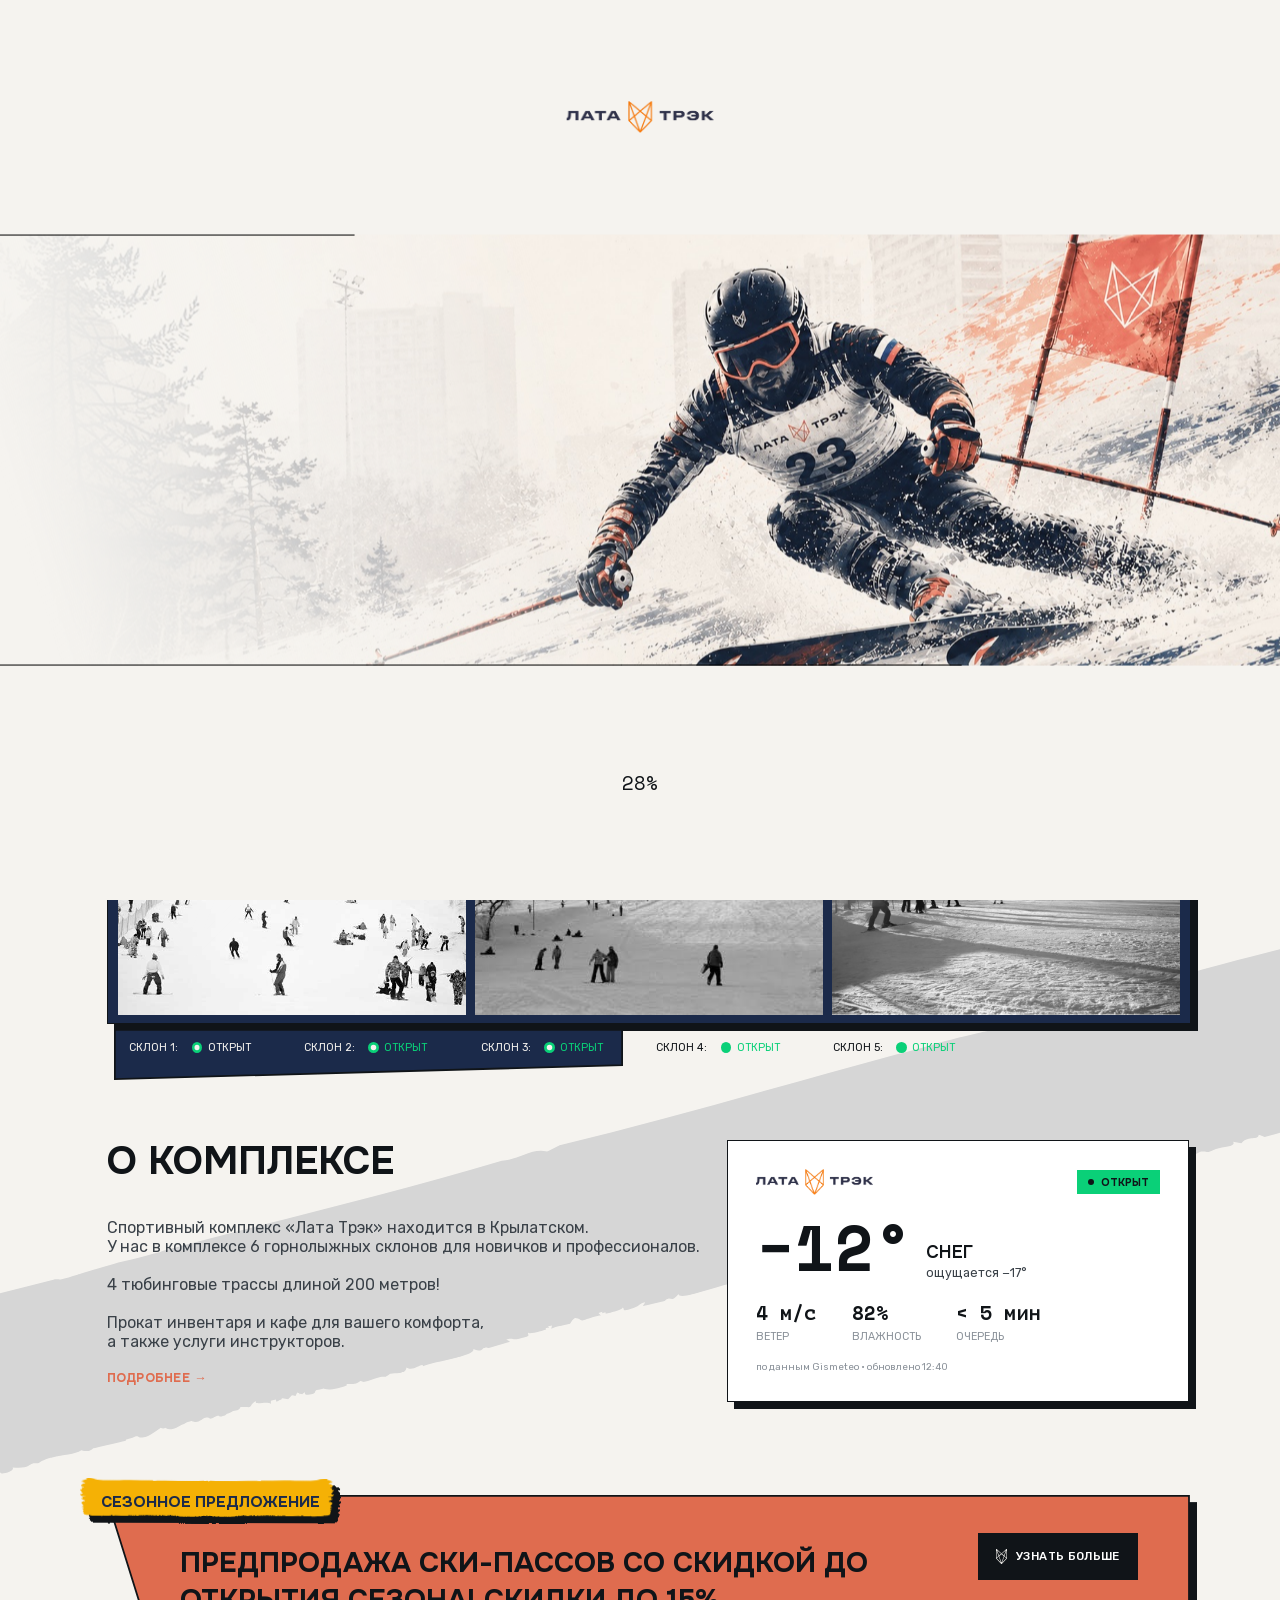
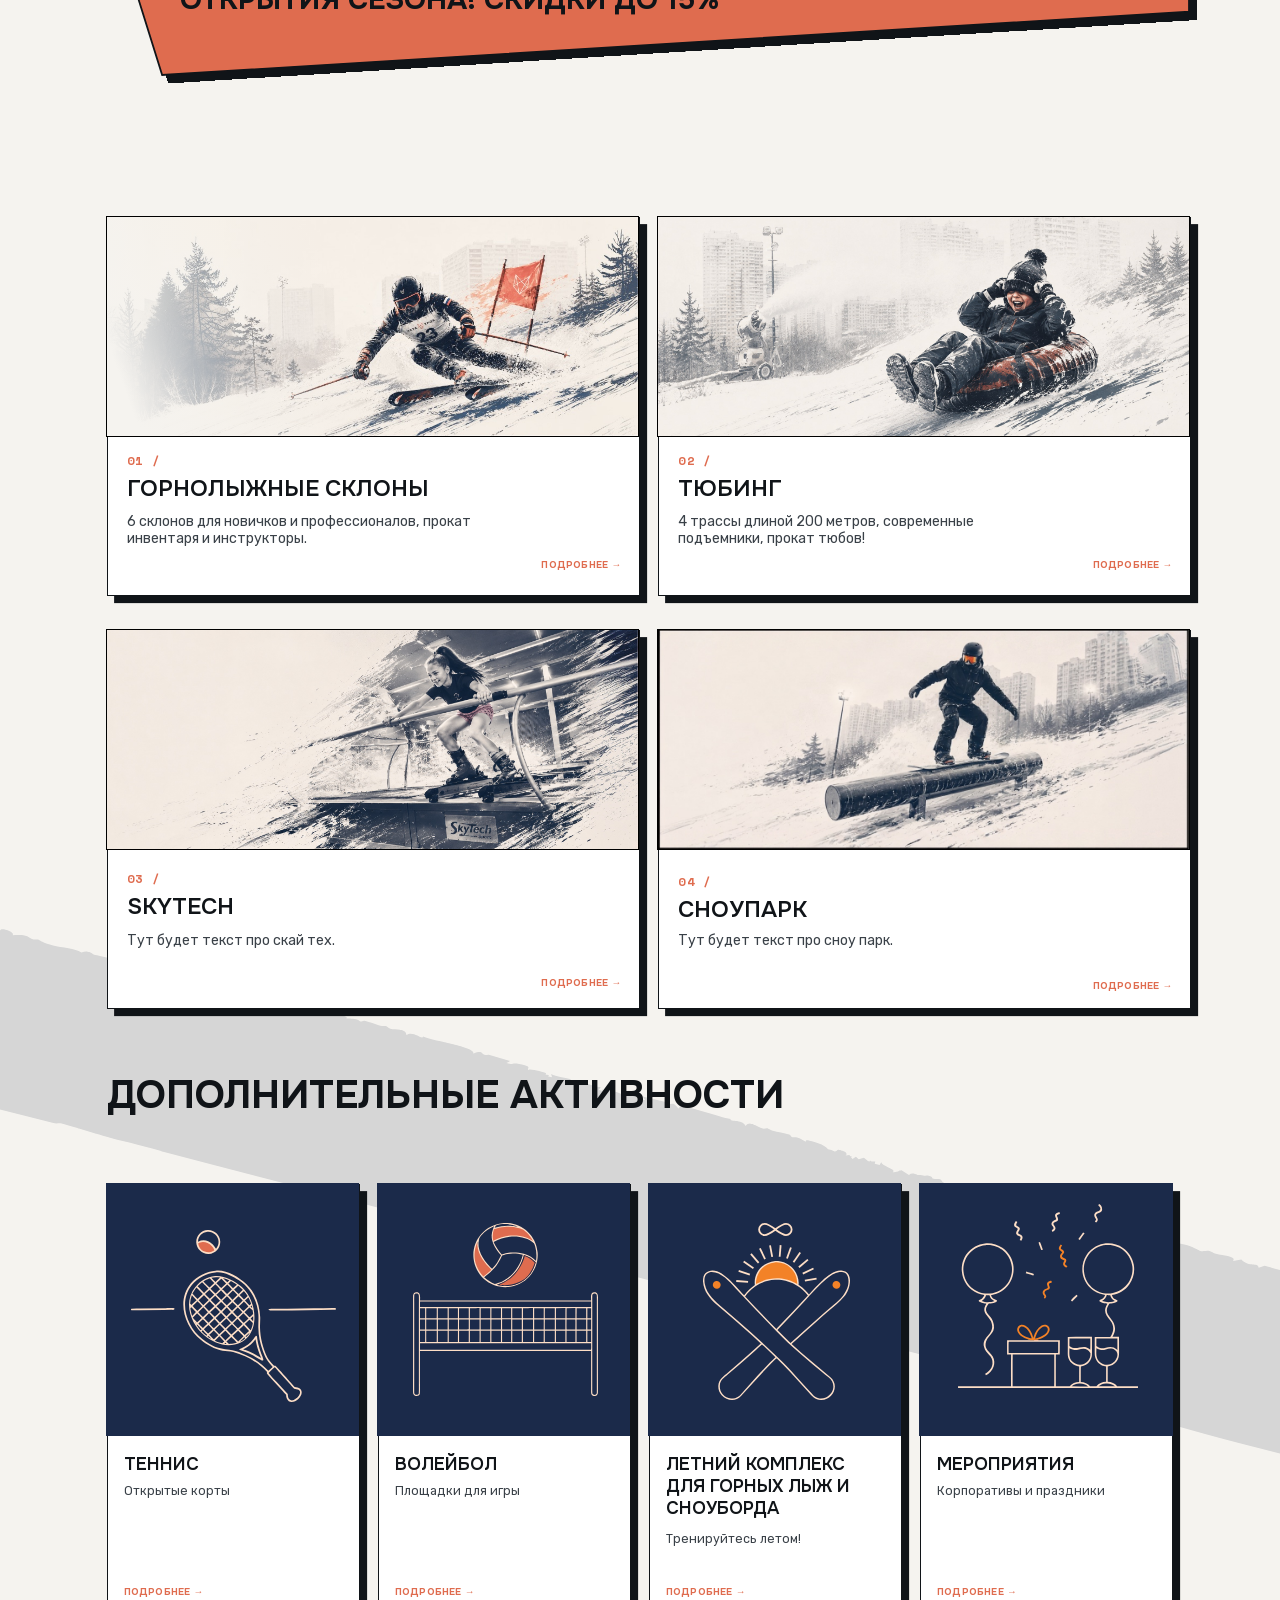
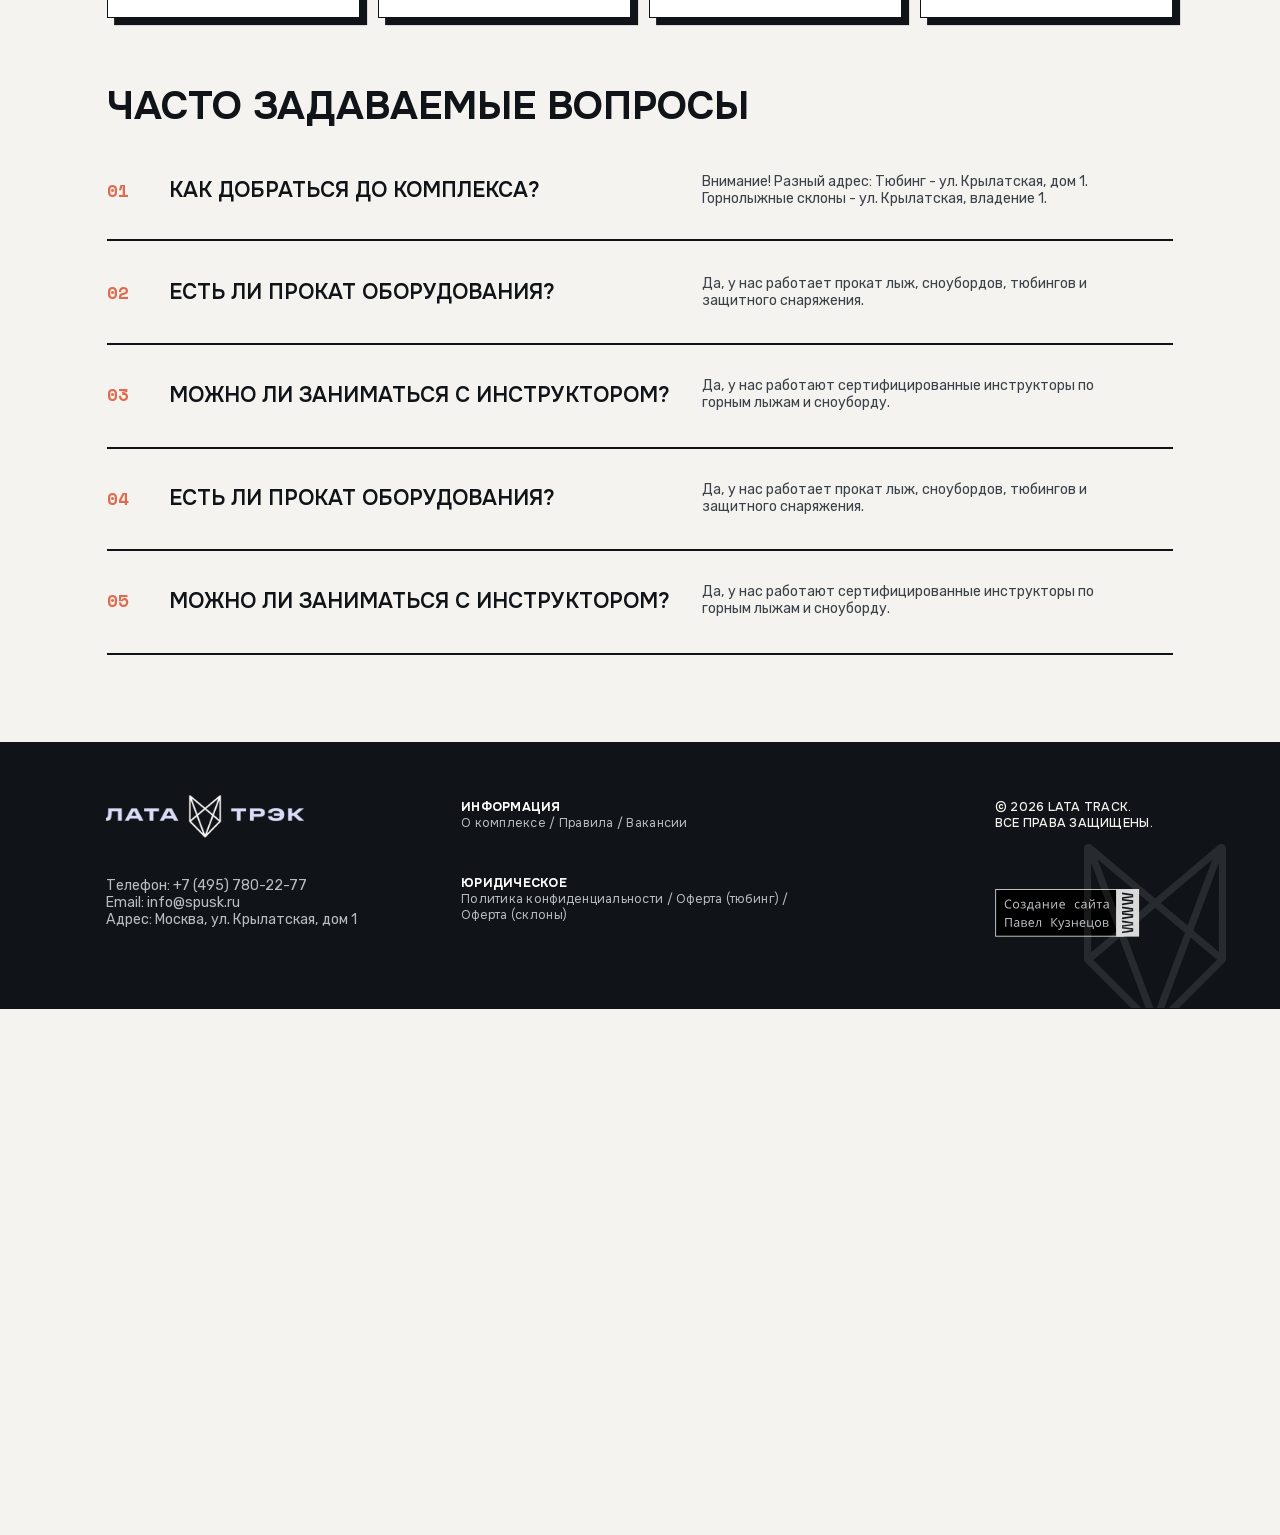
==== index.html @ 52f10d56 "Мобильная полировка по арт-дирекшену + типографика Onest - бургер-меню: лого/телефон/бургер, шторка " ====
<!DOCTYPE html>
<html lang="ru">
<head>
<meta charset="UTF-8">
<meta name="viewport" content="width=device-width, initial-scale=1">
<title>ЛАТА ТРЭК — горнолыжный комплекс в Крылатском</title>
<link rel="stylesheet" href="assets/fonts/fonts.css">
<link rel="stylesheet" href="css/main.css">
<script>
(function () {
  var q = new URLSearchParams(location.search);
  var rm = matchMedia('(prefers-reduced-motion: reduce)').matches;
  var d = document.documentElement;
  if (q.has('static') || rm) { d.classList.add('static'); return; }
  if (sessionStorage.getItem('lata-wipe')) { d.classList.add('from-wipe', 'entering'); }
  else { d.classList.add('preloading'); }
})();
</script>
</head>
<body class="page-home home">

<div class="canvas">

  <!-- диагональные полосы-декор -->
  <div class="stripe home-stripe-1"><img src="assets/img/stripe-a.svg" alt=""></div>
  <div class="stripe home-stripe-2"><img src="assets/img/stripe-b.svg" alt=""></div>

  <!-- HERO -->
  <div class="hero-strip">
    <div class="media"><img src="assets/img/hero-src.jpg" alt="Горнолыжный склон «Лата Трэк»"></div>
    <div class="grad"></div>
  </div>
  <div class="hero-badge">
    <div class="paint-img"><img src="assets/img/paint-badge.svg" alt=""></div>
    <div class="t">ГОРНОЛЫЖНЫЙ КОМПЛЕКС</div>
  </div>
  <div class="paint hero-paint-h1"><img src="assets/img/paint-h1.svg" alt=""></div>
  <h1 class="h1-hero">
    <span class="mask"><span>ГОРОД</span></span>
    <span class="mask"><span>СКЛОН</span></span>
    <span class="mask"><span>СНЕГ</span></span>
  </h1>
  <div class="hero-btns">
    <a class="btn btn-dark" href="#">
      <span class="flame"><img src="assets/img/icon-flame.svg" alt=""></span>
      ПОПОЛНИТЬ СКИ-ПАСС
    </a>
    <a class="btn btn-ghost" href="#">ПОДАРИТЬ СЕРТИФИКАТ</a>
  </div>

  <!-- ВЕБ-КАМЕРЫ -->
  <section class="webcams" data-rv>
    <div class="cap"><img src="assets/img/dot-white.svg" alt=""><span>ВЕБ-КАМЕРЫ</span></div>
    <div class="hours"><span class="nb">РЕЖИМ РАБОТЫ /</span> <span class="nb">БУДНИ: 10:00 - 22:00 /</span> <span class="nb">ВЫХОДНЫЕ: 09:00 - 23:00</span></div>
    <div class="cam c1"><img src="assets/img/cam-1.jpg" alt="Веб-камера 1"></div>
    <div class="cam c2"><img src="assets/img/cam-2.jpg" alt="Веб-камера 2"></div>
    <div class="cam c3"><img src="assets/img/cam-3.jpg" alt="Веб-камера 3"></div>
  </section>
  <div class="fox-webcams"><img src="assets/img/fox-webcams.svg" alt=""></div>

  <!-- статусы склонов -->
  <div class="paint status-paint"><img src="assets/img/paint-status.svg" alt=""></div>
  <div class="status-row">
    <div class="g"><span class="lite">СКЛОН 1:</span><span class="s"><img src="assets/img/dot-green-a.svg" alt=""><span class="lite">ОТКРЫТ</span></span></div>
    <div class="g"><span class="lite">СКЛОН 2:</span><span class="s"><img src="assets/img/dot-green-a.svg" alt=""><span class="ok">ОТКРЫТ</span></span></div>
    <div class="g"><span class="lite">СКЛОН 3:</span><span class="s"><img src="assets/img/dot-green-a.svg" alt=""><span class="ok">ОТКРЫТ</span></span></div>
    <div class="g"><span class="dark">СКЛОН 4:</span><span class="s"><img src="assets/img/dot-green-b.svg" alt=""><span class="ok">ОТКРЫТ</span></span></div>
    <div class="g"><span class="dark">СКЛОН 5:</span><span class="s"><img src="assets/img/dot-green-b.svg" alt=""><span class="ok">ОТКРЫТ</span></span></div>
  </div>

  <!-- О КОМПЛЕКСЕ -->
  <h2 class="h2 about-h2" data-rv>О КОМПЛЕКСЕ</h2>
  <div class="about-txt" data-rv>
    <p>Спортивный комплекс «Лата Трэк» находится в Крылатском.&nbsp;</p>
    <p>У нас в комплексе 6 горнолыжных склонов для новичков и профессионалов.</p>
    <p>​</p>
    <p>4 тюбинговые трассы длиной 200 метров!&nbsp;</p>
    <p>​</p>
    <p>Прокат инвентаря и кафе для вашего комфорта,&nbsp;</p>
    <p>а также услуги инструкторов.</p>
  </div>
  <a class="more about-more" href="#" data-rv>ПОДРОБНЕЕ →</a>

  <!-- погодный виджет -->
  <aside class="weather" data-rv>
    <div class="top">
      <img class="wlogo" src="assets/img/logo-dark.png" alt="ЛАТА ТРЭК">
      <div class="badge"><img src="assets/img/dot-open.svg" alt=""><span>ОТКРЫТ</span></div>
    </div>
    <div class="temp">
      <span class="deg">−12°</span>
      <span class="cond"><b>СНЕГ</b><i>ощущается −17°</i></span>
    </div>
    <div class="metrics">
      <div class="m"><b>4 м/с</b><span>ВЕТЕР</span></div>
      <div class="m"><b>82%</b><span>ВЛАЖНОСТЬ</span></div>
      <div class="m"><b>&lt; 5 мин</b><span>ОЧЕРЕДЬ</span></div>
    </div>
    <div class="src">по данным Gismeteo · обновлено 12:40</div>
  </aside>

  <!-- промо-баннер -->
  <div class="promo-banner" data-rv><div class="wrap"><img src="assets/img/promo-banner.svg" alt=""></div></div>
  <div class="promo-title" data-rv>ПРЕДПРОДАЖА СКИ-ПАССОВ СО СКИДКОЙ ДО ОТКРЫТИЯ СЕЗОНА! СКИДКИ ДО 15%</div>
  <a class="btn btn-dark promo-btn" href="#" data-rv>
    <span class="flame"><img src="assets/img/icon-flame.svg" alt=""></span>
    УЗНАТЬ БОЛЬШЕ
  </a>
  <div class="paint seasonal-paint"><div class="rot"><img src="assets/img/paint-seasonal.svg" alt=""></div></div>
  <div class="seasonal-label">СЕЗОННОЕ ПРЕДЛОЖЕНИЕ</div>

  <!-- ОСНОВНЫЕ РАЗВЛЕЧЕНИЯ -->
  <h2 class="h2 fun-h2" data-rv>ОСНОВНЫЕ РАЗВЛЕЧЕНИЯ</h2>
  <div class="fun-grid" data-rv-group>
    <a class="bcard fun-card p1" href="#" data-rv>
      <div class="pic"><img src="assets/img/card-slopes.jpg" alt="Горнолыжные склоны"><div class="grad"></div></div>
      <div class="num">01 /</div>
      <div class="ttl">ГОРНОЛЫЖНЫЕ СКЛОНЫ</div>
      <div class="dsc">6 склонов для новичков и профессионалов, прокат инвентаря и инструкторы.</div>
      <span class="more">ПОДРОБНЕЕ →</span>
    </a>
    <a class="bcard fun-card p2" href="tubing.html" data-nav data-rv>
      <div class="pic"><img src="assets/img/card-tubing.jpg" alt="Тюбинг"></div>
      <div class="num">02 /</div>
      <div class="ttl">ТЮБИНГ</div>
      <div class="dsc">4 трассы длиной 200 метров, современные подъемники, прокат тюбов!</div>
      <span class="more">ПОДРОБНЕЕ →</span>
    </a>
    <a class="bcard fun-card p3" href="#" data-rv>
      <div class="pic"><img src="assets/img/card-skytech.jpg" alt="Skytech"></div>
      <div class="num">03 /</div>
      <div class="ttl">SKYTECH</div>
      <div class="dsc">Тут будет текст про скай тех.&nbsp;</div>
      <span class="more">ПОДРОБНЕЕ →</span>
    </a>
    <a class="bcard fun-card p4" href="#" data-rv>
      <div class="pic"><img src="assets/img/card-snowpark.jpg" alt="Сноупарк"></div>
      <div class="num">04 /</div>
      <div class="ttl">СНОУПАРК</div>
      <div class="dsc">Тут будет текст про сноу парк.&nbsp;</div>
      <span class="more">ПОДРОБНЕЕ →</span>
    </a>
  </div>

  <!-- ДОПОЛНИТЕЛЬНЫЕ АКТИВНОСТИ -->
  <h2 class="h2 act-h2" data-rv>ДОПОЛНИТЕЛЬНЫЕ АКТИВНОСТИ</h2>
  <div class="act-grid" data-rv-group>
    <a class="bcard act-card a1" href="#" data-rv>
      <div class="navy"></div>
      <div class="icon"><img src="assets/img/icon-tennis.svg" alt=""></div>
      <div class="ttl">ТЕННИС</div>
      <div class="dsc">Открытые корты</div>
      <span class="more">ПОДРОБНЕЕ →</span>
    </a>
    <a class="bcard act-card a2" href="#" data-rv>
      <div class="navy"></div>
      <div class="icon"><img src="assets/img/icon-volleyball.svg" alt=""></div>
      <div class="ttl">ВОЛЕЙБОЛ</div>
      <div class="dsc">Площадки для игры</div>
      <span class="more">ПОДРОБНЕЕ →</span>
    </a>
    <a class="bcard act-card a3" href="#" data-rv>
      <div class="navy"></div>
      <div class="icon"><img src="assets/img/icon-summer.svg" alt=""></div>
      <div class="ttl">ЛЕТНИЙ КОМПЛЕКС ДЛЯ ГОРНЫХ ЛЫЖ И СНОУБОРДА</div>
      <div class="dsc">Тренируйтесь летом!</div>
      <span class="more">ПОДРОБНЕЕ →</span>
    </a>
    <a class="bcard act-card a4" href="#" data-rv>
      <div class="navy"></div>
      <div class="icon"><img src="assets/img/icon-holiday.svg" alt=""></div>
      <div class="ttl">МЕРОПРИЯТИЯ</div>
      <div class="dsc">Корпоративы и праздники</div>
      <span class="more">ПОДРОБНЕЕ →</span>
    </a>
  </div>

  <!-- FAQ -->
  <h2 class="h2 faq-h2" data-rv>ЧАСТО ЗАДАВАЕМЫЕ ВОПРОСЫ</h2>
  <div class="faq-list" data-rv-group>
    <div data-rv>
      <div class="faq-num" style="top:3799px">01</div>
      <div class="faq-q" style="top:3798.5px">КАК ДОБРАТЬСЯ ДО КОМПЛЕКСА?</div>
      <div class="faq-a" style="top:3795px">Внимание! Разный адрес: Тюбинг - ул. Крылатская, дом 1. Горнолыжные склоны - ул. Крылатская, владение 1.</div>
      <div class="faq-rule" style="top:3869.1px"></div>
    </div>
    <div data-rv>
      <div class="faq-num" style="top:3913.65px">02</div>
      <div class="faq-q" style="top:3913.15px">ЕСТЬ ЛИ ПРОКАТ ОБОРУДОВАНИЯ?</div>
      <div class="faq-a" style="top:3909.65px">Да, у нас работает прокат лыж, сноубордов, тюбингов и защитного снаряжения.</div>
      <div class="faq-rule" style="top:3986.21px"></div>
    </div>
    <div data-rv>
      <div class="faq-num" style="top:4028.65px">03</div>
      <div class="faq-q" style="top:4028.15px">МОЖНО ЛИ ЗАНИМАТЬСЯ С ИНСТРУКТОРОМ?</div>
      <div class="faq-a" style="top:4024.65px">Да, у нас работают сертифицированные инструкторы по горным лыжам и сноуборду.</div>
      <div class="faq-rule" style="top:4103.31px"></div>
    </div>
    <div data-rv>
      <div class="faq-num" style="top:4145.41px">04</div>
      <div class="faq-q" style="top:4144.91px">ЕСТЬ ЛИ ПРОКАТ ОБОРУДОВАНИЯ?</div>
      <div class="faq-a" style="top:4141.41px">Да, у нас работает прокат лыж, сноубордов, тюбингов и защитного снаряжения.</div>
      <div class="faq-rule" style="top:4217.96px"></div>
    </div>
    <div data-rv>
      <div class="faq-num" style="top:4260.41px">05</div>
      <div class="faq-q" style="top:4259.91px">МОЖНО ЛИ ЗАНИМАТЬСЯ С ИНСТРУКТОРОМ?</div>
      <div class="faq-a" style="top:4256.41px">Да, у нас работают сертифицированные инструкторы по горным лыжам и сноуборду.</div>
      <div class="faq-rule" style="top:4335.06px"></div>
    </div>
  </div>

  <!-- ФУТЕР -->
  <footer class="site-footer">
    <img class="flogo" src="assets/img/logo-light.png" alt="ЛАТА ТРЭК">
    <div class="contacts">
      <p>Телефон: +7 (495) 780-22-77</p>
      <p>Email: info@spusk.ru</p>
      <p>Адрес: Москва, ул. Крылатская, дом 1</p>
    </div>
    <div class="col info"><b>ИНФОРМАЦИЯ</b>О комплексе / Правила / Вакансии</div>
    <div class="col legal"><b>ЮРИДИЧЕСКОЕ</b>Политика конфиденциальности / Оферта (тюбинг) / Оферта (склоны)</div>
    <div class="copy"><p>© 2026 LATA TRACK.</p><p>ВСЕ ПРАВА ЗАЩИЩЕНЫ.</p></div>
    <img class="mylogo" src="assets/img/my-logo.svg" alt="Создание сайта — Павел Кузнецов">
    <div class="fox"><img src="assets/img/fox-footer.svg" alt=""></div>
  </footer>

  <!-- ХЕДЕР -->
  <header class="site-header">
    <a class="logo" href="index.html"><img src="assets/img/logo-dark.png" alt="ЛАТА ТРЭК"></a>
    <nav>
      <a href="index.html">СКЛОНЫ</a>
      <a href="tubing.html" data-nav>ТЮБИНГ</a>
      <a href="#">ОБУЧЕНИЕ</a>
      <a href="#">МЕРОПРИЯТИЯ</a>
      <a href="#">ВОЛЕЙБОЛ</a>
      <a href="#">ТЕННИС</a>
      <a href="#">КОНТАКТЫ</a>
    </nav>
    <span class="phone">+7 (495) 780-22-77</span>
    <button class="burger" aria-label="Меню" type="button"><span></span><span></span><span></span></button>
  </header>

</div>

<!-- ПРЕЛОАДЕР -->
<div id="preloader" aria-hidden="true">
  <img class="pre-logo" src="assets/img/logo-dark.png" alt="">
  <div class="pre-strip">
    <div class="pre-media">
      <img src="assets/img/hero-src.jpg" alt="">
      <div class="pre-grad"></div>
    </div>
    <span class="line line-t"></span>
    <span class="line line-b"></span>
  </div>
  <div class="pre-pct">0%</div>
</div>

<!-- ПЕРЕХОД -->
<div id="wipe"><span class="edge"></span></div>

<script src="js/app.js"></script>
</body>
</html>
---- assets/fonts/fonts.css ----
@font-face {
  font-family: 'Onest';
  font-style: normal;
  font-weight: 600;
  font-display: swap;
  src: url('Onest-600-cyrillic.woff2') format('woff2');
  unicode-range: U+0301, U+0400-045F, U+0490-0491, U+04B0-04B1, U+2116;
}
@font-face {
  font-family: 'Onest';
  font-style: normal;
  font-weight: 600;
  font-display: swap;
  src: url('Onest-600-latin.woff2') format('woff2');
  unicode-range: U+0000-00FF, U+0131, U+0152-0153, U+02BB-02BC, U+02C6, U+02DA, U+02DC, U+0304, U+0308, U+0329, U+2000-206F, U+20AC, U+2122, U+2191, U+2193, U+2212, U+2215, U+FEFF, U+FFFD;
}
@font-face {
  font-family: 'Onest';
  font-style: normal;
  font-weight: 700;
  font-display: swap;
  src: url('Onest-700-cyrillic.woff2') format('woff2');
  unicode-range: U+0301, U+0400-045F, U+0490-0491, U+04B0-04B1, U+2116;
}
@font-face {
  font-family: 'Onest';
  font-style: normal;
  font-weight: 700;
  font-display: swap;
  src: url('Onest-700-latin.woff2') format('woff2');
  unicode-range: U+0000-00FF, U+0131, U+0152-0153, U+02BB-02BC, U+02C6, U+02DA, U+02DC, U+0304, U+0308, U+0329, U+2000-206F, U+20AC, U+2122, U+2191, U+2193, U+2212, U+2215, U+FEFF, U+FFFD;
}
@font-face {
  font-family: 'Onest';
  font-style: normal;
  font-weight: 800;
  font-display: swap;
  src: url('Onest-800-cyrillic.woff2') format('woff2');
  unicode-range: U+0301, U+0400-045F, U+0490-0491, U+04B0-04B1, U+2116;
}
@font-face {
  font-family: 'Onest';
  font-style: normal;
  font-weight: 800;
  font-display: swap;
  src: url('Onest-800-latin.woff2') format('woff2');
  unicode-range: U+0000-00FF, U+0131, U+0152-0153, U+02BB-02BC, U+02C6, U+02DA, U+02DC, U+0304, U+0308, U+0329, U+2000-206F, U+20AC, U+2122, U+2191, U+2193, U+2212, U+2215, U+FEFF, U+FFFD;
}
@font-face {
  font-family: 'Rubik';
  font-style: normal;
  font-weight: 400;
  font-display: swap;
  src: url('Rubik-400-cyrillic.woff2') format('woff2');
  unicode-range: U+0301, U+0400-045F, U+0490-0491, U+04B0-04B1, U+2116;
}
@font-face {
  font-family: 'Rubik';
  font-style: normal;
  font-weight: 400;
  font-display: swap;
  src: url('Rubik-400-latin.woff2') format('woff2');
  unicode-range: U+0000-00FF, U+0131, U+0152-0153, U+02BB-02BC, U+02C6, U+02DA, U+02DC, U+0304, U+0308, U+0329, U+2000-206F, U+20AC, U+2122, U+2191, U+2193, U+2212, U+2215, U+FEFF, U+FFFD;
}
@font-face {
  font-family: 'Rubik';
  font-style: normal;
  font-weight: 500;
  font-display: swap;
  src: url('Rubik-500-cyrillic.woff2') format('woff2');
  unicode-range: U+0301, U+0400-045F, U+0490-0491, U+04B0-04B1, U+2116;
}
@font-face {
  font-family: 'Rubik';
  font-style: normal;
  font-weight: 500;
  font-display: swap;
  src: url('Rubik-500-latin.woff2') format('woff2');
  unicode-range: U+0000-00FF, U+0131, U+0152-0153, U+02BB-02BC, U+02C6, U+02DA, U+02DC, U+0304, U+0308, U+0329, U+2000-206F, U+20AC, U+2122, U+2191, U+2193, U+2212, U+2215, U+FEFF, U+FFFD;
}
@font-face {
  font-family: 'Space Mono';
  font-style: normal;
  font-weight: 400;
  font-display: swap;
  src: url('SpaceMono-400-latin.woff2') format('woff2');
  unicode-range: U+0000-00FF, U+0131, U+0152-0153, U+02BB-02BC, U+02C6, U+02DA, U+02DC, U+0304, U+0308, U+0329, U+2000-206F, U+20AC, U+2122, U+2191, U+2193, U+2212, U+2215, U+FEFF, U+FFFD;
}
@font-face {
  font-family: 'Space Mono';
  font-style: normal;
  font-weight: 700;
  font-display: swap;
  src: url('SpaceMono-700-latin.woff2') format('woff2');
  unicode-range: U+0000-00FF, U+0131, U+0152-0153, U+02BB-02BC, U+02C6, U+02DA, U+02DC, U+0304, U+0308, U+0329, U+2000-206F, U+20AC, U+2122, U+2191, U+2193, U+2212, U+2215, U+FEFF, U+FFFD;
}
@font-face {
  font-family: 'PT Mono';
  font-style: normal;
  font-weight: 400;
  font-display: swap;
  src: url('PTMono-400-cyrillic.woff2') format('woff2');
  unicode-range: U+0301, U+0400-045F, U+0490-0491, U+04B0-04B1, U+2116;
}
@font-face {
  font-family: 'PT Mono';
  font-style: normal;
  font-weight: 400;
  font-display: swap;
  src: url('PTMono-400-latin.woff2') format('woff2');
  unicode-range: U+0000-00FF, U+0131, U+0152-0153, U+02BB-02BC, U+02C6, U+02DA, U+02DC, U+0304, U+0308, U+0329, U+2000-206F, U+20AC, U+2122, U+2191, U+2193, U+2212, U+2215, U+FEFF, U+FFFD;
}
@font-face {
  font-family: 'Onest';
  font-style: normal;
  font-weight: 400;
  font-display: swap;
  src: url('Onest-400-cyrillic.woff2') format('woff2');
  unicode-range: U+0301, U+0400-045F, U+0490-0491, U+04B0-04B1, U+2116;
}
@font-face {
  font-family: 'Onest';
  font-style: normal;
  font-weight: 400;
  font-display: swap;
  src: url('Onest-400-latin.woff2') format('woff2');
  unicode-range: U+0000-00FF, U+0131, U+0152-0153, U+02BB-02BC, U+02C6, U+02DA, U+02DC, U+0304, U+0308, U+0329, U+2000-206F, U+20AC, U+2122, U+2191, U+2193, U+2212, U+2215, U+FEFF, U+FFFD;
}
@font-face {
  font-family: 'Onest';
  font-style: normal;
  font-weight: 500;
  font-display: swap;
  src: url('Onest-500-cyrillic.woff2') format('woff2');
  unicode-range: U+0301, U+0400-045F, U+0490-0491, U+04B0-04B1, U+2116;
}
@font-face {
  font-family: 'Onest';
  font-style: normal;
  font-weight: 500;
  font-display: swap;
  src: url('Onest-500-latin.woff2') format('woff2');
  unicode-range: U+0000-00FF, U+0131, U+0152-0153, U+02BB-02BC, U+02C6, U+02DA, U+02DC, U+0304, U+0308, U+0329, U+2000-206F, U+20AC, U+2122, U+2191, U+2193, U+2212, U+2215, U+FEFF, U+FFFD;
}
---- css/main.css ----
/* LATA TRACK — demo build. 1:1 c Figma kfRB9pkEoNLR5m53tlv09r (страница «прототип», Brutal). */

:root {
  --ink: #101418;
  --ink2: #3a4148;
  --muted: #8a9199;
  --muted2: #6b7178;
  --navy: #1b2a4a;
  --orange: #df6c4f;
  --beige: #f5f3ef;
  --snow: #f7f8fa;
  --open: #0ad078;
  --closed: #e5484d;
  --warn: #f5b105;
  --fog: #b9bdc1;

  --f-head: 'Onest', 'Helvetica Neue', sans-serif;
  --f-body: 'Rubik', Arial, sans-serif;
  --f-mono: 'Space Mono', 'PT Mono', 'Menlo', monospace;

  /* сильные кривые (animations.dev) */
  --ease-out: cubic-bezier(0.23, 1, 0.32, 1);
  --ease-in-out: cubic-bezier(0.77, 0, 0.175, 1);
  --ease-flip: cubic-bezier(0.72, 0, 0.16, 1);
}

* { margin: 0; padding: 0; box-sizing: border-box; }
html { background: var(--beige); }
body {
  background: var(--beige);
  font-family: var(--f-body);
  color: var(--ink);
  -webkit-font-smoothing: antialiased;
  overflow-x: hidden;
}
img { display: block; }
a { color: inherit; text-decoration: none; }
html.preloading body { overflow: hidden; }

/* ==== канва 1440, всё абсолютом по координатам макета ==== */
.canvas {
  position: relative;
  width: 1440px;
  margin: 0 auto;
  overflow: hidden; /* как фрейм в Figma — клип по границе 1440 */
}
.page-home .canvas { height: 4735px; }
.page-tubing .canvas { height: 4376px; }
.abs { position: absolute; }

/* ================= ХЕДЕР ================= */
.site-header {
  position: absolute;
  left: -6px; top: -1px;
  width: 1454px; height: 72px;
  background: var(--beige);
  border: 1px solid var(--ink);
  box-shadow: 10px 0 0 0 #c1b9ad;
  z-index: 30;
  display: flex;
  align-items: center;
  padding-left: 139px;
  padding-right: 122px;
  gap: 131px;
  transition: transform 560ms var(--ease-out);
}
.site-header .logo { width: 165px; height: 36px; flex: none; }
.site-header .logo img { width: 100%; height: 100%; object-fit: cover; }
.site-header nav {
  display: flex; gap: 20px; flex: none;
  font-family: var(--f-head); font-weight: 500; font-size: 14px; letter-spacing: 0.56px;
  color: var(--ink); white-space: nowrap;
}
.site-header nav a { position: relative; transition: color 140ms var(--ease-out); }
.site-header nav a::after {
  content: ''; position: absolute; left: 0; right: 0; bottom: -4px; height: 2px;
  background: var(--orange); transform: scaleX(0); transform-origin: left;
  transition: transform 200ms var(--ease-out);
}
.site-header nav a:hover { color: var(--orange); }
.site-header nav a:hover::after { transform: scaleX(1); }
.site-header .phone { font-family: var(--f-head); font-weight: 500; font-size: 14px; letter-spacing: 0.3px; white-space: nowrap; margin-left: auto; }

/* ============== ОБЩИЕ ЭЛЕМЕНТЫ ============== */
.h2 { font-family: var(--f-head); font-weight: 700; font-size: 44px; line-height: normal; color: var(--ink); }

.btn { display: flex; align-items: center; justify-content: center; gap: 9px; cursor: pointer;
  transition: transform 160ms var(--ease-out), background-color 160ms var(--ease-out), box-shadow 160ms var(--ease-out); }
.btn:active { transform: scale(0.97); }
.btn-dark { background: var(--ink); border: 2px solid var(--ink); color: #fff; }
.btn-dark:hover { background: #232b33; }
.btn-ghost { background: var(--beige); border: 2px solid var(--ink); color: var(--ink); }
.btn-ghost:hover { background: #fff; }
.btn .flame { width: 12.84px; height: 16.82px; }
.btn .flame img { width: 100%; height: 100%; }

.more {
  font-family: var(--f-head); font-weight: 700; color: var(--orange); white-space: nowrap; cursor: pointer;
  display: inline-block; transition: transform 150ms var(--ease-out);
}
.more:hover { transform: translateX(4px); }

/* брутальная карточка */
.bcard {
  background: #fff; border: 2px solid var(--ink);
  box-shadow: 8px 8px 0 0 var(--ink);
  transition: transform 200ms var(--ease-out), box-shadow 200ms var(--ease-out);
}
.bcard.hoverable:hover { transform: translate(-3px, -3px); box-shadow: 11px 11px 0 0 var(--ink); }

/* диагональные полосы-декор */
.stripe { position: absolute; width: 1851.8px; height: 216.775px; pointer-events: none; }
.stripe img { width: 100%; height: 100%; }

/* краска-мазок с внутренними выносами */
.paint { position: absolute; pointer-events: none; }
.paint img { position: absolute; width: 100%; height: 100%; }

/* ================= HERO (общее) ================= */
.hero-strip {
  position: absolute; left: -8px; top: 64.37px;
  width: 1456px; height: 680px;
  border: 1px solid #000;
  z-index: 2;
}
.page-tubing .hero-strip { border-width: 2px; }
.hero-strip .media { position: absolute; inset: 0; overflow: hidden; }
.hero-strip .media img { width: 100%; height: 100%; object-fit: cover; object-position: bottom; }
.hero-strip .grad { position: absolute; inset: 0;
  background: linear-gradient(72.45deg, rgb(245, 243, 239) 5.6%, rgba(255, 255, 255, 0) 46.7%); }

/* маски строк заголовков */
.mask { display: block; overflow: hidden; }
.mask > span { display: block; will-change: transform; }

.h1-hero {
  position: absolute; font-family: var(--f-head); font-weight: 800; font-size: 95px;
  line-height: 121px; color: var(--ink); z-index: 4; white-space: nowrap;
}

/* ================= ГЛАВНАЯ ================= */
/* декор: scaleX растягивает мазок вдоль, чтобы рваные концы всегда были за краем экрана */
.home-stripe-1 { left: -304.35px; top: 1278.55px; transform: rotate(-15deg) scaleX(1.4); }
.home-stripe-2 { left: -304.35px; top: 3008.36px; transform: rotate(15deg) scaleY(-1) scaleX(1.4); }

/* hero */
.hero-badge { position: absolute; left: 114px; top: 143px; width: 284.59px; height: 44.79px; z-index: 4; }
.hero-badge .paint-img { position: absolute; left: 0; top: 0; width: 284.47px; height: 44px; transform: rotate(0.16deg); }
.hero-badge .paint-img img { position: absolute; left: 0; top: 0; width: 102.81%; height: 118.18%; }
.hero-badge .t {
  position: absolute; left: 16.69px; top: 11.4px;
  font-family: var(--f-head); font-weight: 700; font-size: 17.38px; color: var(--navy); white-space: nowrap;
}
.hero-paint-h1 { left: 102.58px; top: 313px; width: 386.3px; height: 137.77px; z-index: 3; }
.home .h1-hero { left: 120px; top: 207.79px; }
.hero-btns { position: absolute; left: 120px; top: 612.38px; display: flex; gap: 16px; z-index: 4; }
.hero-btns .btn { width: 240px; height: 56px; }
.hero-btns .btn-dark { font-family: var(--f-body); font-weight: 500; font-size: 14px; letter-spacing: 0.7px; }
.hero-btns .btn-ghost { font-family: var(--f-body); font-weight: 500; font-size: 13px; letter-spacing: 0.39px; }

/* веб-камеры */
.webcams {
  position: absolute; left: 120px; top: 812.38px; width: 1220px; height: 340px;
  background: var(--navy); border: 2px solid var(--ink);
  filter: drop-shadow(8px 8px 0 var(--ink));
  z-index: 2;
}
.webcams .cap { position: absolute; left: 23.75px; top: 17.72px; display: flex; gap: 6px; align-items: center; }
.webcams .cap img { width: 12px; height: 12px; }
.webcams .cap span, .webcams .hours {
  font-family: var(--f-head); font-weight: 500; font-size: 14px; letter-spacing: 0.4px; color: var(--beige); white-space: nowrap;
}
.webcams .hours .nb { white-space: nowrap; }
.webcams .hours { position: absolute; left: 634.09px; top: 18.22px; }
.webcams .cam { position: absolute; top: 68.76px; width: 391.26px; height: 260.19px; overflow: hidden; }
.webcams .cam img { width: 100%; height: 100%; object-fit: cover; transition: transform 600ms var(--ease-out); }
.webcams .cam:hover img { transform: scale(1.04); }
.webcams .cam.c1 { left: 12px; } .webcams .cam.c2 { left: 413.5px; } .webcams .cam.c3 { left: 815.01px; }
.fox-webcams { position: absolute; left: 91px; top: 749.61px; width: 249.62px; height: 326.96px; z-index: 3; pointer-events: none; }
.fox-webcams img { width: 100%; height: 100%; }

/* статусы склонов */
.status-paint { left: 128px; top: 1157.78px; width: 573.32px; height: 57.17px; z-index: 2; }
.status-row { position: absolute; left: 145.56px; top: 1171.48px; display: flex; gap: 60px; z-index: 3;
  font-size: 12px; font-family: var(--f-body); }
.status-row .g { display: flex; gap: 15px; align-items: center; white-space: nowrap; }
.status-row .s { display: flex; gap: 6px; align-items: center; }
.status-row .s img { width: 12px; height: 12px; }
.status-row .lite { color: var(--beige); }
.status-row .dark { color: var(--ink); }
.status-row .ok { color: var(--open); }

/* о комплексе */
.about-h2 { position: absolute; left: 120px; top: 1278.32px; width: 620px; }
.about-txt { position: absolute; left: 120px; top: 1369.94px; width: 669.58px;
  font-size: 18px; line-height: normal; color: var(--ink2); }
.about-txt p { min-height: 21px; }
.about-more { position: absolute; left: 120px; top: 1541.43px; font-size: 14px; letter-spacing: 0.28px; }

/* погодный виджет */
.weather {
  position: absolute; left: 817.56px; top: 1282.32px; width: 520px;
  border: 2px solid var(--ink); background: #fff;
  filter: drop-shadow(8px 8px 0 var(--ink));
  display: flex; flex-direction: column; gap: 20px; padding: 32px; z-index: 2;
}
.weather .top { display: flex; align-items: center; justify-content: space-between; }
.weather .top .wlogo { width: 131.99px; height: 28.8px; object-fit: cover; }
.weather .badge { display: flex; gap: 8px; align-items: center; background: var(--open); padding: 6px 12px; }
.weather .badge img { width: 7px; height: 7px; }
.weather .badge span { font-family: var(--f-head); font-weight: 700; font-size: 12px; color: var(--ink); white-space: nowrap; }
.weather .temp { display: flex; gap: 16px; align-items: flex-end; white-space: nowrap; }
.weather .temp .deg { font-family: var(--f-mono); font-weight: 700; font-size: 72px; line-height: 76px; }
.weather .temp .cond { display: flex; flex-direction: column; gap: 2px; }
.weather .temp .cond b { font-family: var(--f-head); font-weight: 600; font-size: 20px; }
.weather .temp .cond i { font-style: normal; font-size: 14px; color: var(--ink2); }
.weather .metrics { display: flex; gap: 40px; }
.weather .metrics .m { display: flex; flex-direction: column; gap: 4px; white-space: nowrap; }
.weather .metrics .m b { font-family: var(--f-mono); font-weight: 700; font-size: 22px; }
.weather .metrics .m span { font-size: 12px; color: var(--muted); }
.weather .src { font-size: 11px; color: var(--muted); white-space: nowrap; }

/* промо-баннер */
.promo-banner { position: absolute; left: 120px; top: 1682.68px; width: 1217.56px; height: 201.64px; z-index: 2; }
.promo-banner .wrap { position: absolute; top: -0.5%; right: -0.74%; bottom: -4.49%; left: -0.11%; }
.promo-banner .wrap img { width: 100%; height: 100%; }
.promo-title { position: absolute; left: 202.03px; top: 1737px; width: 820px;
  font-family: var(--f-head); font-weight: 700; font-size: 32px; color: var(--ink); z-index: 3; }
.promo-btn { position: absolute; left: 1100px; top: 1725px; width: 180px; height: 52px; z-index: 3;
  font-family: var(--f-body); font-weight: 500; font-size: 13px; letter-spacing: 0.39px; gap: 10px; }
.seasonal-paint { width: 286.27px; height: 44.8px; z-index: 2; }
.home .seasonal-paint { left: 89.94px; top: 1663px; }
.seasonal-paint .rot { position: absolute; left: 0; top: 0; width: 286.15px; height: 44px; transform: rotate(0.16deg); }
.seasonal-paint .rot img { position: absolute; left: 0; top: 0; width: 102.8%; height: 118.18%; }
.seasonal-label { position: absolute; font-family: var(--f-head); font-weight: 700; font-size: 17.38px;
  color: var(--navy); white-space: nowrap; z-index: 3; }
.home .seasonal-label { left: 113.14px; top: 1679px; }

/* основные развлечения */
.fun-h2 { position: absolute; left: 120px; top: 1928.59px; width: 900px; }
.fun-card { position: absolute; width: 600px; height: 427px; z-index: 2; cursor: pointer; }
.fun-card .pic { position: absolute; left: -2px; top: -2px; width: 600px; height: 248.51px; border: 2px solid #000; overflow: hidden; }
.fun-card .pic img { width: 100%; height: 100%; object-fit: cover; transition: transform 700ms var(--ease-out); }
.fun-card:hover .pic img { transform: scale(1.035); }
.fun-card .pic .grad { position: absolute; inset: 0;
  background: linear-gradient(70.37deg, rgb(245, 243, 239) 5.6%, rgba(255, 255, 255, 0) 46.7%); }
.fun-card .num { position: absolute; left: 22px; font-family: var(--f-mono); font-weight: 700; font-size: 14px;
  letter-spacing: 0.28px; color: var(--orange); }
.fun-card .ttl { position: absolute; left: 22px; width: 540px; font-family: var(--f-head); font-weight: 600; font-size: 26px; color: var(--ink); }
.fun-card .dsc { position: absolute; left: 22px; font-size: 16px; color: var(--ink2); }
.fun-card .more { position: absolute; left: 488px; font-size: 11px; letter-spacing: 0.22px; }
.fun-card.p1 { left: 120px; top: 2043.59px; } .fun-card.p2 { left: 740px; top: 2043.59px; }
.fun-card.p3 { left: 120px; top: 2508.59px; } .fun-card.p4 { left: 740px; top: 2508.59px; }
.fun-card.p1 .num, .fun-card.p2 .num { top: 262.3px; } .fun-card.p1 .ttl, .fun-card.p2 .ttl { top: 288.3px; }
.fun-card.p1 .dsc { top: 332.3px; width: 389.82px; } .fun-card.p2 .dsc { top: 332.3px; width: 350.62px; }
.fun-card.p1 .more, .fun-card.p2 .more { top: 384.3px; }
.fun-card.p3 .num { top: 267.4px; } .fun-card.p3 .ttl { top: 293.4px; } .fun-card.p3 .dsc { top: 338.9px; width: 540px; }
.fun-card.p3 .more { top: 389.4px; }
.fun-card.p4 .num { top: 270.8px; } .fun-card.p4 .ttl { top: 296.8px; } .fun-card.p4 .dsc { top: 338.9px; width: 540px; }
.fun-card.p4 .more { top: 392.8px; }
.fun-card.p3 .pic img { object-position: 50% 32%; }

/* дополнительные активности */
.act-h2 { position: absolute; left: 120px; top: 3003.51px; width: 900px; }
.act-card { position: absolute; width: 285px; height: 489px; top: 3131.51px; z-index: 2; cursor: pointer; }
.act-card .navy { position: absolute; left: -2px; top: -2px; width: 285px; height: 285px; background: var(--navy); overflow: hidden; }
.act-card .icon { position: absolute; transition: transform 500ms var(--ease-out); }
.act-card:hover .icon { transform: translateY(-6px); }
.act-card .icon img { width: 100%; height: 100%; }
.act-card .ttl { position: absolute; left: 18px; top: 301.58px; width: 245px;
  font-family: var(--f-head); font-weight: 600; font-size: 20px; color: var(--ink); }
.act-card .dsc { position: absolute; left: 18px; top: 335.58px; width: 245px; font-size: 14px; color: var(--ink2); }
.act-card .more { position: absolute; left: 18px; top: 451.36px; font-size: 11px; letter-spacing: 0.22px; }
.act-card.a1 { left: 120px; } .act-card.a2 { left: 425px; } .act-card.a3 { left: 730px; } .act-card.a4 { left: 1035px; }
.act-card.a1 .icon { left: 26.45px; top: 50.85px; width: 230.76px; height: 193.65px; }
.act-card.a2 .icon { left: 38.52px; top: 43.07px; width: 207.97px; height: 195.04px; }
.act-card.a3 .icon { left: 60.27px; top: 43.05px; width: 164.45px; height: 198.89px; }
.act-card.a3 .dsc { top: 389.58px; }
.act-card.a4 .icon { left: 41.35px; top: 22.08px; width: 202.31px; height: 207.11px; }

/* FAQ */
.faq-h2 { position: absolute; left: 120px; top: 3691px; width: 900px; }
.faq-rule { position: absolute; left: 120px; width: 1200px; height: 2px; background: var(--ink); }
.faq-num { position: absolute; left: 120px; font-family: var(--f-mono); font-weight: 700; font-size: 20px; color: var(--orange); white-space: nowrap; }
.faq-q { position: absolute; left: 190px; width: 600px; font-family: var(--f-head); font-weight: 600; font-size: 24px; color: var(--ink); }
.faq-a { position: absolute; left: 790px; width: 480px; font-size: 16px; color: var(--ink2); }

/* ================= ФУТЕР (общий) ================= */
.site-footer { position: absolute; left: 0; width: 1440px; height: 300px;
  background: var(--ink); border: 2px solid var(--ink); z-index: 5; overflow: hidden; }
.page-home .site-footer { top: 4435.27px; }
.page-tubing .site-footer { left: 0.96px; top: 4076px; }
.site-footer .flogo { position: absolute; left: 118px; top: 58px; width: 222.86px; height: 48.62px; object-fit: cover; }
.site-footer .contacts { position: absolute; left: 118px; top: 149.92px; width: 320px;
  font-size: 16px; color: var(--fog); }
.site-footer .col { position: absolute; font-family: var(--f-head); font-size: 14px;
  letter-spacing: 0.3px; color: var(--fog); font-weight: 400; }
.site-footer .col b { display: block; color: #fff; }
.site-footer .col.info { left: 517.6px; top: 62px; width: 320px; }
.site-footer .col.legal { left: 517.6px; top: 148px; width: 420px; }
.site-footer .copy { position: absolute; left: 1118px; top: 62px; width: 260px;
  font-family: var(--f-head); font-weight: 500; font-size: 14px; letter-spacing: 0.3px; color: var(--beige); }
.site-footer .mylogo { position: absolute; left: 1118px; top: 163.4px; width: 163.23px; height: 54.57px; }
.site-footer .fox { position: absolute; left: 1218.53px; top: 113.19px; width: 159.99px; height: 209.56px; }
.site-footer .fox img { width: 100%; height: 100%; }

/* ================= ТЮБИНГ ================= */
.tub-stripe-top { left: -224.44px; top: 1183.94px; transform: rotate(-15deg) scaleX(1.4); }
.tub-stripe-bottom { left: -224.44px; top: 2670.95px; transform: rotate(15deg) scaleY(-1) scaleX(1.4); }

/* точный кроп из макета: h 106.39%, top -5.32%, w 104.16% */
.page-tubing .hero-strip .media img {
  position: absolute; left: 0; top: -5.32%;
  width: 104.16%; height: 106.39%;
  object-fit: fill; object-position: center;
}
.tub-paint-h1 { left: 112.96px; top: 200px; width: 386.3px; height: 137.77px; z-index: 3; }
.page-tubing .h1-hero { left: 120.96px; top: 190px; }
.tub-note { position: absolute; left: 1115.23px; top: 840.21px; width: 236.02px; font-size: 20px; color: var(--ink); z-index: 2; }

.tub-promo { position: absolute; left: 121.61px; top: 821.88px; width: 946px; height: 156.67px; z-index: 2; }
.tub-promo .wrap { position: absolute; top: -0.64%; right: -0.95%; bottom: -5.77%; left: -0.14%; }
.tub-promo .wrap img { width: 100%; height: 100%; }
.tub-promo-title { position: absolute; left: 202.03px; top: 859.21px; white-space: nowrap;
  font-family: var(--f-head); font-weight: 700; font-size: 32px; color: var(--ink); z-index: 3; }
.page-tubing .seasonal-paint { left: 89.94px; top: 785.22px; }
.page-tubing .seasonal-label { left: 113.14px; top: 801.21px; }

/* секции-колонки */
.sec { position: absolute; display: flex; flex-direction: column; gap: 28px; z-index: 2; }
.sec-prices { left: 120.96px; top: 1021.37px; width: 1248px; }
.sec-deposit { left: 121px; top: 2105px; width: 1287px; }
.row { display: flex; gap: 24px; align-items: flex-start; }

.mono-label { font-family: var(--f-head); font-weight: 600; font-size: 14px; letter-spacing: 0.56px; color: var(--muted); }

/* цены */
.price-card { width: 760px; padding: 36px 40px; display: flex; flex-direction: column; }
.price-card .hrow { display: flex; gap: 16px; align-items: center; padding-bottom: 18px; width: 100%; }
.price-card .hrow .grow { flex: 1 0 0; min-width: 1px; }
.price-card .hrow .cell { width: 150px; display: flex; justify-content: flex-end; }
.price-card .hrow .cell.last { width: 170px; }
.price-card .hrow .accent { color: var(--orange); }
.price-card .rule { height: 2px; background: var(--ink); width: 100%; }
.price-card .prow { display: flex; gap: 16px; align-items: center; padding: 20px 8px; width: 100%; }
.price-card .prow.zebra { background: var(--snow); }
.price-card .prow .nm { flex: 1 0 0; font-family: var(--f-head); font-weight: 600; font-size: 18px; color: var(--ink); }
.price-card .prow .cell { width: 150px; display: flex; justify-content: flex-end;
  font-family: var(--f-mono); font-weight: 700; font-size: 22px; color: var(--ink); white-space: nowrap; }
.price-card .prow .cell.last { width: 170px; }
.info-card { width: 435px; padding: 36px; display: flex; flex-direction: column; gap: 22px; }
.bullet { display: flex; gap: 14px; align-items: flex-start; }
.bullet .dot { margin-top: 5px; width: 9px; height: 9px; background: var(--orange); flex: none; }
.bullet p { font-size: 16px; line-height: 24px; color: var(--ink2); flex: 1; }

/* правила */
.tub-rules-h2 { position: absolute; left: 121px; top: 1449px; white-space: nowrap; }
.rules-cols { position: absolute; left: 121px; top: 1538px; width: 1263px; height: 283px; z-index: 2; }
.rule-card { position: absolute; top: 0; height: 270px; padding: 36px; display: flex; flex-direction: column; gap: 20px; }
.rule-card.allow { left: 0; width: 598px; } .rule-card.deny { left: 622px; width: 597px; }
.rule-card .cap { font-family: var(--f-head); font-weight: 700; font-size: 15px; letter-spacing: 0.6px; }
.rule-card.allow .cap { color: var(--open); } .rule-card.deny .cap { color: var(--closed); }
.rule-card .bullet .dot { margin-top: 6px; width: 12px; height: 12px; }
.rule-card.allow .bullet .dot { background: var(--open); } .rule-card.deny .bullet .dot { background: var(--closed); }

.important-card { position: absolute; left: 121px; top: 1845px; width: 1220px; z-index: 2;
  background: var(--ink); box-shadow: 8px 8px 0 0 var(--ink);
  padding: 32px 40px; display: flex; flex-direction: column; gap: 12px; }
.important-card .cap { font-family: var(--f-head); font-weight: 700; font-size: 15px; letter-spacing: 0.6px; color: var(--orange); }
.important-card p { font-size: 17px; line-height: 26px; color: #fff; }
.rules-link { position: absolute; left: 121px; top: 2019px; width: 1220px; display: flex; justify-content: flex-end; z-index: 2; }
.rules-link .more { color: var(--ink); font-size: 13px; letter-spacing: 0.26px; }

/* залог */
.deposit-sum { width: 600px; padding: 44px 48px; display: flex; flex-direction: column; gap: 8px; }
.deposit-sum .cap, .deposit-sum .sub { font-family: var(--f-head); font-weight: 600; font-size: 14px; letter-spacing: 0.56px; color: var(--muted); }
.deposit-sum .big { font-family: var(--f-mono); font-weight: 700; font-size: 96px; line-height: 100px; color: var(--ink); white-space: nowrap; }
.deposit-info { width: 604px; height: 317px; padding: 40px; display: flex; flex-direction: column; gap: 20px; }
.deposit-info .txt { font-size: 16px; line-height: 24px; color: var(--ink2); }
.warn-badge { background: var(--warn); padding: 12px 18px; align-self: flex-start;
  font-family: var(--f-head); font-weight: 700; font-size: 14px; letter-spacing: 0.28px; color: var(--ink); white-space: nowrap; }

/* режим работы */
.tub-hours-h2 { position: absolute; left: 120.96px; top: 2547.37px; width: 1100px; }
.hours-card { position: absolute; width: 600px; height: 120px; z-index: 2;
  background: #fff; border: 2px solid var(--ink); filter: drop-shadow(8px 8px 0 var(--ink)); }
.hours-card .cap { position: absolute; left: 30px; top: 22px; font-family: var(--f-head); font-weight: 600;
  font-size: 14px; letter-spacing: 0.28px; color: var(--muted2); white-space: nowrap; }
.hours-card .time { position: absolute; left: 30px; top: 50px; font-family: var(--f-head); font-weight: 800;
  font-size: 36px; color: var(--ink); white-space: nowrap; }
.hours-card.hc1 { left: 120.96px; top: 2643.37px; } .hours-card.hc2 { left: 740.96px; top: 2643.37px; }
.hours-note { position: absolute; left: 120.96px; top: 2793.37px; width: 760px; font-size: 14px; color: var(--muted2); z-index: 2; }

/* фото и видео */
.tub-photos-h2 { position: absolute; left: 120.96px; top: 2907.37px; width: 1100px; }
.gal { position: absolute; width: 393.09px; height: 264.78px; overflow: hidden; z-index: 2; }
.gal img { width: 100%; height: 100%; object-fit: cover; transition: transform 600ms var(--ease-out); }
.gal:hover img { transform: scale(1.04); }
.gal.flip img { transform: scaleX(-1); }
.gal.flip:hover img { transform: scaleX(-1) scale(1.04); }
.gal.g1 { left: 120.96px; top: 2998.43px; } .gal.g2 { left: 534.41px; top: 2998.43px; } .gal.g3 { left: 947.87px; top: 2998.43px; }
.gal.g4 { left: 120.96px; top: 3282.55px; } .gal.g5 { left: 534.41px; top: 3282.55px; } .gal.g6 { left: 947.87px; top: 3282.55px; }

/* CTA */
.cta { position: absolute; left: 120.96px; top: 3600px; width: 1220px; height: 403px;
  background: var(--navy); box-shadow: 8px 8px 0 0 var(--ink); overflow: hidden; z-index: 2; }
.cta .fox { position: absolute; left: -70.14px; top: -222.47px; width: 437.42px; height: 572.95px; }
.cta .fox img { width: 100%; height: 100%; }
.cta .left { position: absolute; left: 64px; top: 91.5px; width: 596px; display: flex; flex-direction: column; gap: 18px; }
.cta .left .cap { font-family: var(--f-head); font-weight: 700; font-size: 14px; letter-spacing: 0.56px; color: var(--orange); }
.cta .left h3 { font-family: var(--f-head); font-weight: 800; font-size: 40px; line-height: 46px; color: #fff; }
.cta .left .txt { font-size: 18px; line-height: 27px; color: #fff; }
.cta .left .sub { font-size: 15px; color: var(--muted); }
.cta .card { position: absolute; left: 716px; top: 64px; width: 440px; background: #fff;
  padding: 32px; display: flex; flex-direction: column; gap: 14px; }
.cta .card .cap { font-family: var(--f-head); font-weight: 600; font-size: 13px; letter-spacing: 0.52px; color: var(--muted); }
.cta .card .phone { font-family: var(--f-mono); font-weight: 700; font-size: 30px; color: var(--ink); }
.cta .card .btns { display: flex; flex-direction: column; gap: 12px; padding-top: 8px; }
.cta .card .btn { padding: 16px 24px; font-family: var(--f-body); font-weight: 500; font-size: 15px; letter-spacing: 0.5px; }
.cta .card .btn.solid { background: var(--orange); border: none; color: #fff; }
.cta .card .btn.solid:hover { background: #c85f44; }
.cta .card .btn.line { background: #fff; border: 2px solid var(--ink); color: var(--ink); }
.cta .card .btn.line:hover { background: var(--beige); }

/* бургер и шторка меню — только мобила */
.burger { display: none; }
.nav-dim { display: none; }

/* ================= ПРЕЛОАДЕР ================= */
#preloader {
  position: fixed; inset: 0; z-index: 90; background: var(--beige);
  display: none;
}
html.preloading #preloader { display: block; }
#preloader .pre-logo {
  position: absolute; left: 50%; top: max(40px, calc(25% - 121.2px));
  width: 165px; height: 36px; transform: translate(-50%, -50%);
  opacity: 0; filter: blur(6px);
  transition: opacity 640ms var(--ease-out), filter 640ms var(--ease-out), transform 640ms var(--ease-out);
}
#preloader.logo-in .pre-logo { opacity: 1; filter: blur(0); }
#preloader.exit .pre-logo { opacity: 0; filter: blur(4px); transform: translate(-50%, calc(-50% - 10px)); transition-duration: 380ms; }
#preloader .pre-strip {
  position: absolute; left: 50%; top: 50%;
  width: 1482.86px; height: 484.78px; /* маска: полная ширина, скрыто по 15% кадра сверху и снизу */
  transform: translate(-50%, -50%);
  will-change: transform;
}
#preloader .pre-media { position: absolute; inset: 0; overflow: hidden;
  opacity: 0; filter: blur(8px);
  transition: opacity 1900ms var(--ease-out), filter 1900ms var(--ease-out); }
#preloader.media-in .pre-media { opacity: 1; filter: blur(0); }
/* фото в лоадере заметно крупнее (глубже кадр): оседает к 1.12, остаток зума уходит во время FLIP */
#preloader .pre-media img { position: absolute; left: 0; top: -21.43%; width: 100%; height: 142.86%;
  object-fit: cover; object-position: bottom;
  transform: scale(1.24); transition: transform 2400ms var(--ease-out); will-change: transform; }
#preloader.media-in .pre-media img { transform: scale(1.12); }
#preloader .pre-grad { position: absolute; inset: 0;
  background: linear-gradient(72.45deg, rgb(245, 243, 239) 5.6%, rgba(255, 255, 255, 0) 46.7%); }
#preloader .line { position: absolute; left: 0; width: 100%; height: 1px; background: #000;
  transform: scaleX(0); transform-origin: left center; }
#preloader .line-t { top: 0; } #preloader .line-b { bottom: 0; }
#preloader .pre-pct {
  position: absolute; left: 50%; top: calc(75% + 121.2px); transform: translate(-50%, -50%);
  font-family: var(--f-mono); font-size: 22px; line-height: 76px; color: var(--ink); white-space: nowrap;
  opacity: 0; transition: opacity 500ms var(--ease-out), transform 380ms var(--ease-out);
}
#preloader.count .pre-pct { opacity: 1; }
#preloader.exit .pre-pct { opacity: 0; transform: translate(-50%, calc(-50% + 10px)); }

/* ============ ХОРЕОГРАФИЯ ПОЯВЛЕНИЯ ============ */
/* стартовые состояния — пока идёт прелоадер или вход страницы */
html.preloading .site-header, html.entering .site-header { transform: translateY(-74px); }
html.preloading .hero-strip { visibility: hidden; }
html.entering.page-anim-hero .hero-strip .media { clip-path: inset(0 0 100% 0); }
html.preloading .hero-badge, html.entering .hero-badge { clip-path: inset(0 100% 0 0); }
html.preloading .hero-paint-h1, html.entering .hero-paint-h1, html.entering .tub-paint-h1 { opacity: 0; }
html.preloading .h1-hero .mask > span, html.entering .h1-hero .mask > span { transform: translateY(108%); }
html.preloading .hero-btns .btn, html.entering .hero-btns .btn, html.entering .tub-hero-soft { opacity: 0; transform: translateY(18px); }

/* конечные состояния + тайминги */
html.hero-in .site-header { transform: translateY(0); transition: transform 560ms var(--ease-out) 260ms; }
html.hero-in .hero-badge { clip-path: inset(0 -8% 0 0); transition: clip-path 520ms var(--ease-in-out) 60ms; }
html.hero-in .hero-paint-h1, html.hero-in .tub-paint-h1 { opacity: 1; transition: opacity 420ms var(--ease-out) 330ms; }
html.hero-in .h1-hero .mask > span { transform: translateY(0); transition: transform 640ms var(--ease-out); }
html.hero-in .h1-hero .mask:nth-child(1) > span { transition-delay: 120ms; }
html.hero-in .h1-hero .mask:nth-child(2) > span { transition-delay: 200ms; }
html.hero-in .h1-hero .mask:nth-child(3) > span { transition-delay: 280ms; }
html.hero-in .hero-btns .btn { opacity: 1; transform: translateY(0); }
html.hero-in .hero-btns .btn:nth-child(1) { transition: opacity 480ms var(--ease-out) 460ms, transform 480ms var(--ease-out) 460ms, background-color 160ms var(--ease-out); }
html.hero-in .hero-btns .btn:nth-child(2) { transition: opacity 480ms var(--ease-out) 540ms, transform 480ms var(--ease-out) 540ms, background-color 160ms var(--ease-out); }
html.hero-in .hero-strip .media { clip-path: inset(0); transition: clip-path 700ms var(--ease-in-out); }
html.hero-in .tub-hero-soft { opacity: 1; transform: translateY(0); transition: opacity 520ms var(--ease-out) 420ms, transform 520ms var(--ease-out) 420ms; }

/* появление секций по скроллу */
.rv { opacity: 0; transform: translateY(22px);
  transition: opacity 640ms var(--ease-out), transform 640ms var(--ease-out); }
.rv.in { opacity: 1; transform: translateY(0); }
.rv.bcard.hoverable, .rv.fun-card, .rv.act-card { transition: opacity 640ms var(--ease-out), transform 640ms var(--ease-out), box-shadow 200ms var(--ease-out); }

/* ================= ПЕРЕХОД МЕЖДУ СТРАНИЦАМИ ================= */
#wipe { position: fixed; inset: 0; z-index: 200; background: var(--beige);
  clip-path: inset(0 100% 0 0); pointer-events: none; }
#wipe .edge { position: absolute; top: 0; bottom: 0; right: 0; width: 3px; background: var(--ink); }
#wipe.cover { clip-path: inset(0); transition: clip-path 420ms var(--ease-in-out); pointer-events: all; }
html.from-wipe #wipe { clip-path: inset(0); }
html #wipe.exit { clip-path: inset(0 0 0 100%); transition: clip-path 520ms var(--ease-in-out); }
html #wipe.exit .edge { right: auto; left: 0; }

/* ================= СТАТИКА / reduced motion ================= */
html.static #preloader, html.static #wipe { display: none !important; }
html.static .rv { opacity: 1; transform: none; transition: none; }
@media (prefers-reduced-motion: reduce) {
  *, *::before, *::after { animation-duration: 0.01ms !important; transition-duration: 0.01ms !important; }
}

/* ================================================================
   АДАПТИВ < 1024px: настоящая мобильная/планшетная вёрстка (поток)
   ================================================================ */
@media (max-width: 1023px) {
  html { zoom: normal; }
  .canvas, .page-home .canvas, .page-tubing .canvas {
    width: 100%; height: auto; overflow: visible; padding-top: 56px;
  }
  .stripe { display: none; }
  .h2 { font-size: clamp(28px, 7vw, 44px); }

  /* --- хедер: лого / телефон / бургер, меню шторкой справа --- */
  .site-header {
    position: fixed; left: 0; top: 0; width: 100%; height: 56px;
    transform: none !important;
    box-shadow: 0 2px 0 #c1b9ad;
    padding: 0 8px 0 16px;
    display: flex; gap: 10px; align-items: center;
  }
  .site-header .logo { width: 118px; height: 26px; }
  .site-header .phone { margin: 0 auto; font-size: 13px; }
  .site-header nav {
    position: fixed; top: 56px; right: 0; bottom: 0;
    width: min(320px, 84vw); background: var(--beige);
    border-left: 2px solid var(--ink);
    display: flex; flex-direction: column; gap: 0; padding: 24px;
    transform: translateX(105%); transition: transform 360ms var(--ease-in-out);
    overflow-y: auto;
  }
  html.nav-open .site-header nav { transform: translateX(0); }
  .site-header nav a { font-size: 18px; font-weight: 600; padding: 15px 0; border-bottom: 1px solid rgba(16, 20, 24, 0.12); }
  .site-header nav a::after { display: none; }
  .burger {
    display: flex; flex-direction: column; justify-content: center; gap: 5px;
    width: 44px; height: 44px; padding: 10px; flex: none;
    background: none; border: none; cursor: pointer;
  }
  .burger span { display: block; height: 2px; width: 100%; background: var(--ink);
    transition: transform 300ms var(--ease-in-out), opacity 180ms var(--ease-out); }
  html.nav-open .burger span:nth-child(1) { transform: translateY(7px) rotate(45deg); }
  html.nav-open .burger span:nth-child(2) { opacity: 0; }
  html.nav-open .burger span:nth-child(3) { transform: translateY(-7px) rotate(-45deg); }
  .nav-dim { display: block; position: fixed; inset: 0; background: rgba(16, 20, 24, 0.55);
    opacity: 0; pointer-events: none; transition: opacity 300ms var(--ease-out); z-index: 25; }
  html.nav-open .nav-dim { opacity: 1; pointer-events: auto; }

  /* --- hero: первый экран, заголовок — часть картинки --- */
  .hero-strip { position: relative; left: 0; top: 0; width: 100%; border-left: none; border-right: none; }
  .page-home .hero-strip { height: calc(100svh - 56px); }
  .page-tubing .hero-strip { height: 58vw; max-height: 420px; }
  .page-home .hero-strip .media img { object-position: 62% 50%; }
  .hero-paint-h1, .tub-paint-h1 { display: none; }
  .hero-badge { position: absolute; left: 16px; top: 74px; margin: 0; z-index: 4; transform: scale(0.82); transform-origin: left top; }
  .h1-hero, .home .h1-hero { position: absolute; left: 16px; top: 126px; margin: 0; font-size: clamp(36px, 10.5vw, 46px); line-height: 1.24; }
  .home .h1-hero .mask:nth-child(2) > span {
    display: inline-block; padding: 2px 16px 6px 10px; margin-left: -10px;
    background: url('../assets/img/paint-h1.svg') 50% 50% / 100% 100% no-repeat;
  }
  .page-tubing .h1-hero { position: relative; left: 0; top: 0; margin: 10px 16px 6px; font-size: clamp(40px, 11vw, 56px); line-height: 1.15; }
  .page-tubing .h1-hero .mask > span {
    display: inline-block; padding: 2px 18px 8px 10px; margin-left: -10px;
    background: url('../assets/img/tub-paint-h1.svg') 50% 50% / 100% 100% no-repeat;
  }
  .hero-btns { position: absolute; left: 16px; right: 16px; top: calc(100svh - 148px); margin: 0; flex-direction: column; z-index: 4; }
  .hero-btns .btn { width: 100%; max-width: none; }

  /* --- веб-камеры --- */
  .webcams { position: relative; left: 0; top: 0; width: auto; height: auto; margin: 0 16px 14px; padding: 14px 12px 4px; }
  .webcams .cap { position: static; margin-bottom: 4px; }
  .webcams .hours { position: static; display: block; font-size: 11.5px; white-space: normal; margin-bottom: 12px; }
  .webcams .cam { position: static; width: 100%; height: auto; aspect-ratio: 391 / 260; margin-bottom: 10px; }
  .fox-webcams, .status-paint { display: none; }
  .status-row { position: static; margin: 0 16px 26px; flex-wrap: wrap; gap: 8px 18px; }
  .status-row .lite { color: var(--ink); }
  .status-row .s img { display: none; }
  .status-row .s::before { content: ''; width: 10px; height: 10px; border-radius: 50%; background: var(--open); flex: none; }
  .status-row .s span { color: var(--open); }

  /* --- о комплексе + погода --- */
  .about-h2 { position: static; width: auto; margin: 64px 16px 16px; }
  .about-txt { position: static; width: auto; margin: 0 16px 12px; font-size: 16px; }
  .about-more { position: static; margin: 0 16px; display: inline-block; }
  .weather { position: static; width: auto; max-width: 520px; margin: 28px 16px 0; padding: 24px 20px; }
  .weather .temp .deg { font-size: clamp(52px, 15vw, 72px); line-height: 1.05; }
  .weather .metrics { gap: 24px; flex-wrap: wrap; }

  /* --- промо (бейдж рисуем псевдоэлементом, чтобы был над плашкой) --- */
  .promo-banner, .tub-promo, .seasonal-paint, .seasonal-label { display: none; }
  .promo-title, .tub-promo-title {
    position: static; width: auto; margin: 64px 16px 14px;
    background: var(--orange); padding: 20px 18px; box-shadow: 8px 8px 0 var(--ink);
    font-size: clamp(19px, 4.8vw, 32px); white-space: normal;
  }
  .promo-title::before, .tub-promo-title::before {
    content: 'СЕЗОННОЕ ПРЕДЛОЖЕНИЕ';
    display: block; width: max-content; max-width: 100%; background: var(--warn); color: var(--navy);
    font-size: 13px; letter-spacing: 0.3px; padding: 7px 12px; margin: -34px 0 12px;
    box-shadow: 4px 4px 0 var(--ink); transform: rotate(-1deg);
  }
  .promo-title::before { margin-top: -36px; }
  .promo-btn { position: static; margin: 0 16px; width: calc(100% - 32px); max-width: none; }

  /* --- карточки развлечений --- */
  .fun-h2 { position: static; width: auto; margin: 64px 16px 20px; }
  .fun-grid { display: grid; grid-template-columns: 1fr; gap: 24px; margin: 0 16px; }
  .fun-card { position: static; width: auto; height: auto; padding-bottom: 16px; }
  .fun-card .pic { position: relative; left: 0; top: 0; width: calc(100% + 4px); margin: -2px -2px 0; height: 46vw; max-height: 280px; }
  .fun-card .num { position: static; margin: 14px 18px 2px; }
  .fun-card .ttl { position: static; width: auto; margin: 0 18px; font-size: clamp(19px, 5vw, 26px); }
  .fun-card .dsc { position: static; width: auto !important; margin: 6px 18px 10px; }
  .fun-card .more { position: static; margin: 0 18px; display: inline-block; }

  /* --- дополнительные активности --- */
  .act-h2 { position: static; width: auto; margin: 64px 16px 20px; }
  .act-grid { display: grid; grid-template-columns: repeat(2, 1fr); gap: 18px; margin: 0 16px; }
  .act-card { position: relative; left: 0 !important; top: 0; width: auto; height: auto; padding-bottom: 14px; display: flex; flex-direction: column; }
  .act-card .navy { position: relative; left: 0; top: 0; width: calc(100% + 4px); margin: -2px -2px 0; height: auto; aspect-ratio: 1; }
  .act-card.a1 .icon, .act-card.a2 .icon, .act-card.a3 .icon, .act-card.a4 .icon {
    left: 50%; top: 4%; transform: translateX(-50%); width: 68%; height: auto;
  }
  .act-card.a3 .icon { width: 54%; }
  .act-card:hover .icon { transform: translateX(-50%) translateY(-6px); }
  .act-card .icon img { width: 100%; height: auto; }
  .act-card .ttl { position: static; width: auto; margin: 12px 14px 4px; font-size: 15px; }
  .act-card .dsc { position: static; width: auto; margin: 0 14px 10px; font-size: 12.5px; }
  .act-card .more { position: static; margin: auto 14px 0; align-self: flex-start; padding-top: 8px; }

  /* --- FAQ --- */
  .faq-h2 { position: static; width: auto; margin: 64px 16px 8px; }
  .faq-list { margin: 0 16px 64px; }
  .faq-list > div { border-bottom: 2px solid var(--ink); padding: 16px 0; }
  .faq-num { position: static; font-size: 15px; }
  .faq-q { position: static; width: auto; margin: 4px 0 8px; font-size: clamp(17px, 4.6vw, 24px); }
  .faq-a { position: static; width: auto; font-size: 15px; }
  .faq-rule { display: none; }

  /* --- футер --- */
  .site-footer, .page-home .site-footer, .page-tubing .site-footer {
    position: relative; left: 0; top: 0; width: 100%; height: auto;
    padding: 36px 16px 72px; border-left: none; border-right: none;
    display: flex; flex-direction: column; align-items: center; text-align: center;
  }
  .site-footer .flogo { position: static; width: 178px; height: auto; margin-bottom: 36px; }
  .site-footer .contacts { position: static; width: auto; margin-bottom: 36px; }
  .site-footer .col.info, .site-footer .col.legal { position: static; width: auto; margin-bottom: 36px; }
  .site-footer .copy { position: static; width: auto; margin-bottom: 36px; }
  .site-footer .copy p { display: inline; }
  .site-footer .copy p + p::before { content: ' '; }
  .site-footer .mylogo { position: static; width: 164px; height: auto; margin: 0; }
  .site-footer .fox { left: auto; right: -28px; top: auto; bottom: -44px; opacity: 0.9; }

  /* --- тюбинг --- */
  .tub-note { position: static; width: auto; margin: 0 16px 8px; font-size: 16px; }
  .sec-prices, .sec-deposit { position: static; width: auto; margin: 56px 16px 0; gap: 18px; }
  .row { flex-direction: column; align-items: stretch; gap: 18px; }
  .price-card, .info-card, .deposit-sum, .deposit-info { width: auto; height: auto; padding: 22px 18px; }
  .price-card .hrow, .price-card .prow { gap: 18px; }
  .price-card .hrow .cell, .price-card .prow .cell { width: auto; min-width: 96px; }
  .price-card .hrow .cell.last, .price-card .prow .cell.last { width: auto; min-width: 104px; }
  .price-card .prow { padding: 18px 6px; }
  .price-card .prow .cell { font-size: clamp(16px, 4.4vw, 20px); }
  .price-card .prow .nm { font-size: 15px; }
  .deposit-sum .big { font-size: clamp(50px, 15vw, 96px); line-height: 1.1; }
  .warn-badge { white-space: normal; }
  .tub-rules-h2 { position: static; margin: 64px 16px 20px; white-space: normal; }
  .rules-cols { position: static; width: auto; height: auto; margin: 0 16px; }
  .rule-card { position: static; left: 0; width: auto; height: auto; margin-bottom: 18px; padding: 22px 18px; }
  .important-card { position: static; width: auto; margin: 0 16px 14px; padding: 22px 18px; }
  .rules-link { position: static; width: auto; margin: 0 16px; }
  .tub-hours-h2 { position: static; width: auto; margin: 64px 16px 20px; }
  .hours-grid { display: grid; grid-template-columns: 1fr; gap: 16px; margin: 0 16px; }
  .hours-card { position: static; left: 0 !important; width: auto; height: auto; padding: 18px 18px 22px; }
  .hours-card .cap { position: static; font-size: 12px; white-space: normal; }
  .hours-card .time { position: static; display: block; margin-top: 6px; font-size: clamp(26px, 8vw, 36px); }
  .hours-note { position: static; width: auto; margin: 14px 16px 8px; }
  .tub-photos-h2 { position: static; width: auto; margin: 64px 16px 20px; }
  .gal-grid { display: flex; overflow-x: auto; gap: 10px; margin: 0; padding: 0 16px 8px;
    scroll-snap-type: x mandatory; scrollbar-width: none; }
  .gal-grid::-webkit-scrollbar { display: none; }
  .gal { position: static; left: 0 !important; top: 0; width: auto; height: auto; aspect-ratio: 393 / 265; flex: 0 0 76%; scroll-snap-align: center; }
  .cta { position: relative; left: 0; top: 0; width: auto; height: auto; margin: 64px 16px 64px; padding: 26px 20px; }
  .cta .left { position: static; width: auto; margin-bottom: 20px; }
  .cta .left h3 { font-size: clamp(26px, 7vw, 40px); line-height: 1.15; }
  .cta .card { position: static; width: auto; padding: 24px 20px; }
  .cta .card .phone { font-size: clamp(20px, 5.6vw, 30px); }

  /* --- прелоадер на узких экранах --- */
  #preloader .pre-strip { width: 103vw; height: 60svh; }
  #preloader .pre-media img { object-position: 62% 50%; }
  #preloader .pre-logo { top: 10svh; }
  #preloader .pre-pct { top: 90svh; line-height: 1; }
}

/* --- планшет: сетки пошире --- */
@media (min-width: 641px) and (max-width: 1023px) {
  .fun-grid { grid-template-columns: 1fr 1fr; }
  .fun-card .pic { height: 24vw; }
  .act-grid { grid-template-columns: repeat(4, 1fr); }
  .act-card .ttl { font-size: 13px; }
  .hours-grid { grid-template-columns: 1fr 1fr; }
  .gal-grid { grid-template-columns: repeat(3, 1fr); }
  .hero-btns { flex-direction: row; }
  .cta .left { margin-bottom: 24px; }
  .webcams .cams-row { display: flex; gap: 10px; }
}
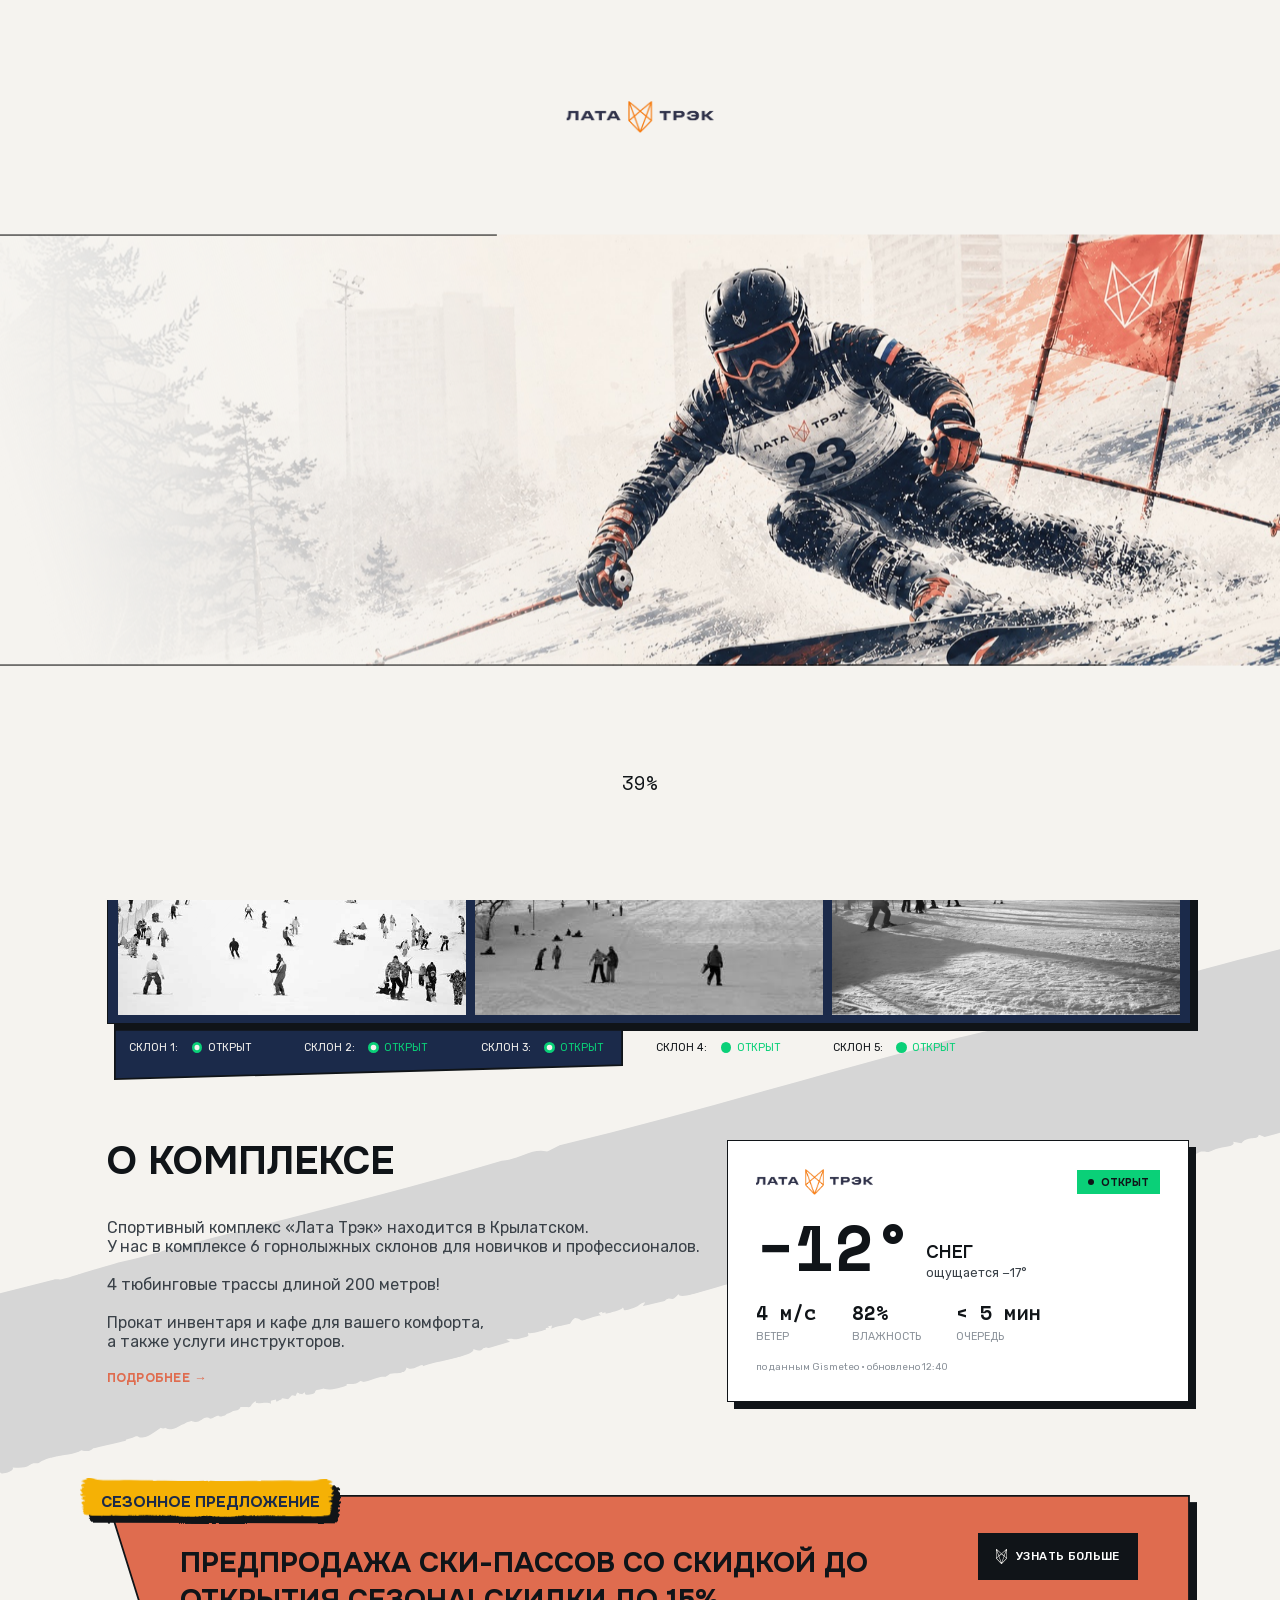
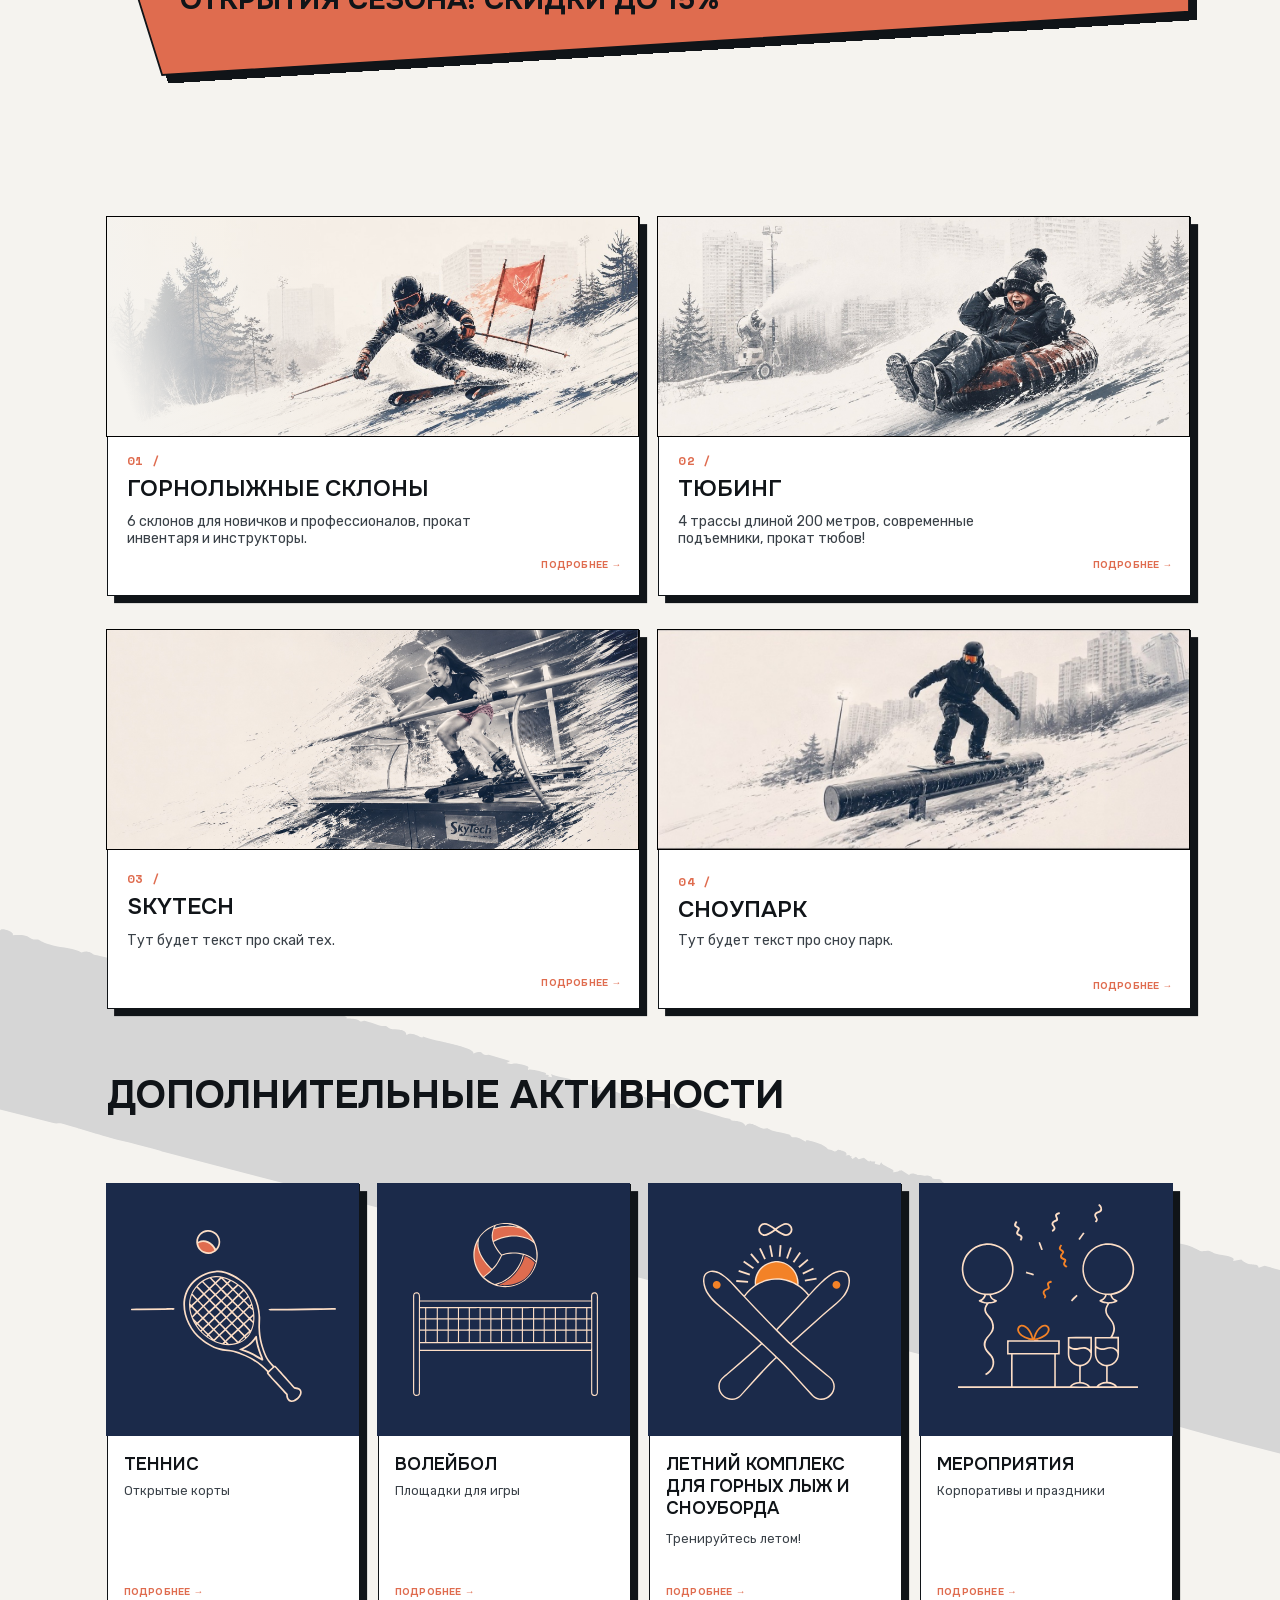
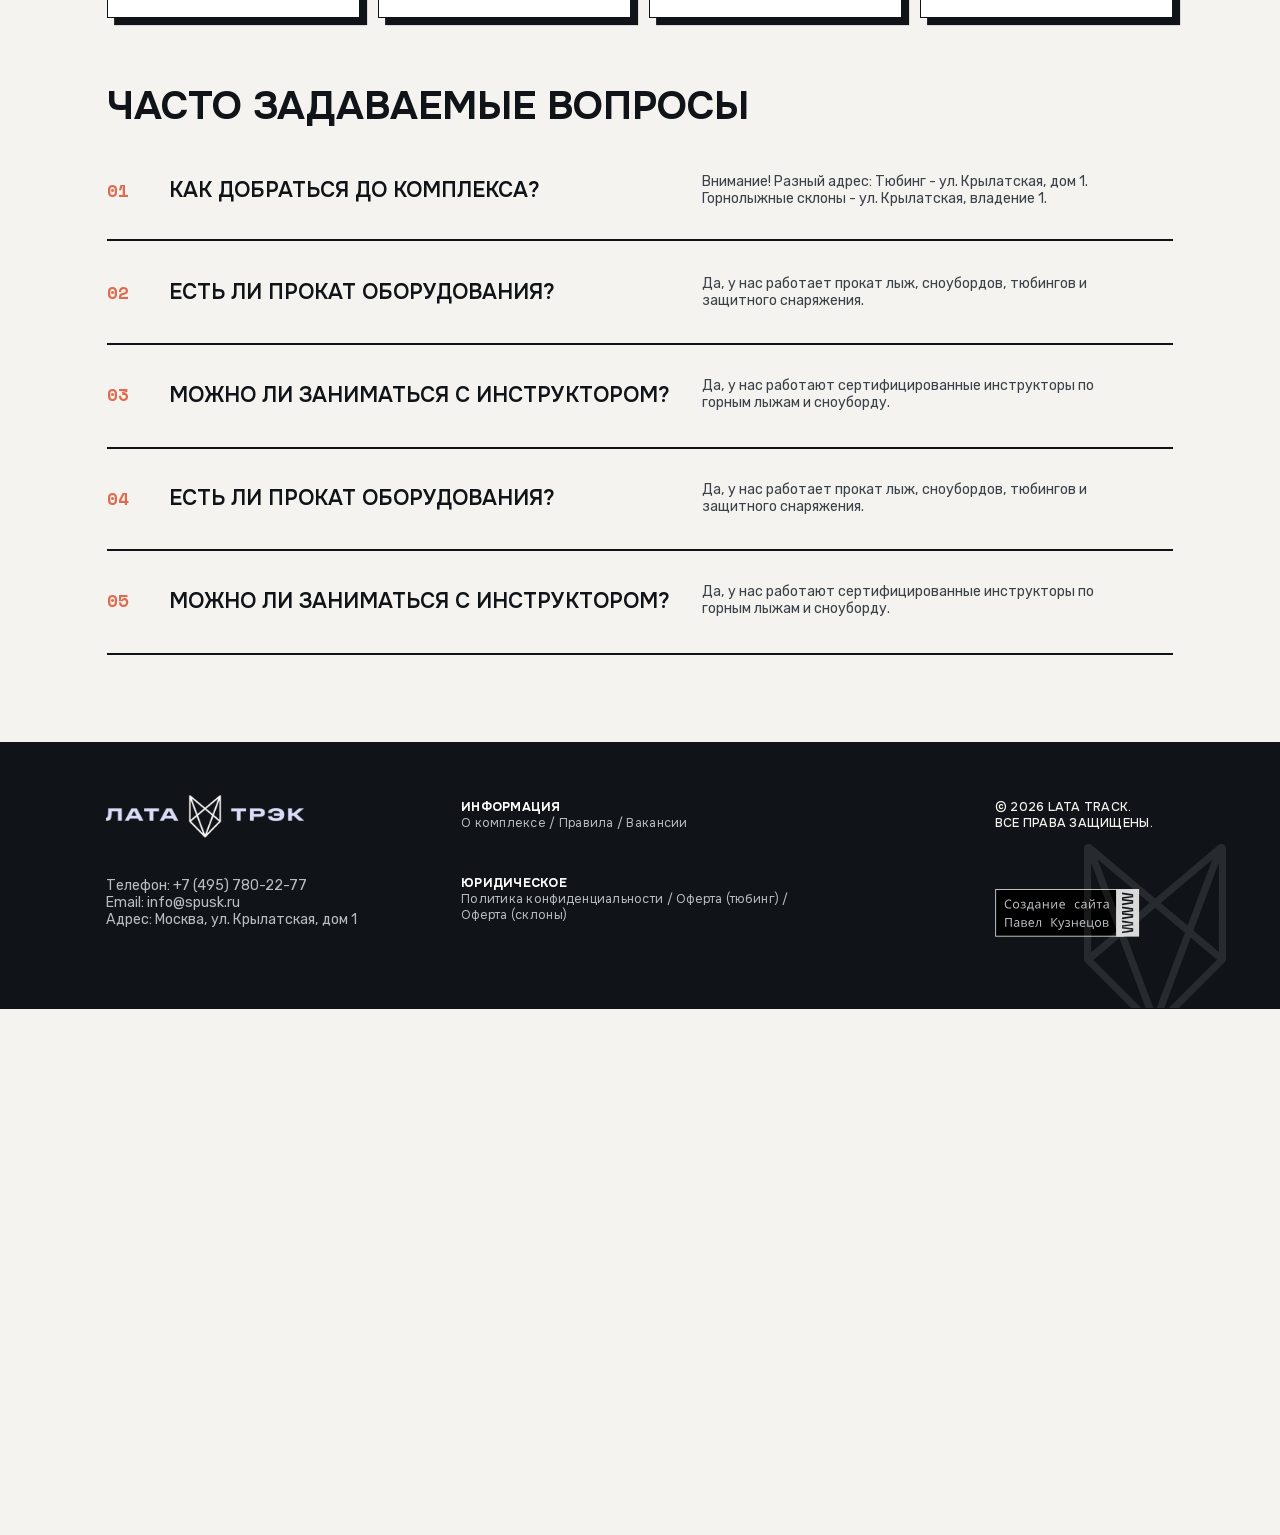
==== commit f12b40c5: "Живой бейдж «ОТКРЫТО» в hero: статус по московскому времени из режима работы Зелёный чип с пульсирую" ====
--- a/index.html
+++ b/index.html
@@ -34,6 +34,10 @@
     <div class="paint-img"><img src="assets/img/paint-badge.svg" alt=""></div>
     <div class="t">ГОРНОЛЫЖНЫЙ КОМПЛЕКС</div>
   </div>
+  <div class="open-chip" id="openChip" aria-live="polite">
+    <span class="dot"></span>
+    <span class="txt">ОТКРЫТО</span>
+  </div>
   <div class="paint hero-paint-h1"><img src="assets/img/paint-h1.svg" alt=""></div>
   <h1 class="h1-hero">
     <span class="mask"><span>ГОРОД</span></span>
--- a/css/main.css
+++ b/css/main.css
@@ -150,6 +150,21 @@
 .hero-badge .t {
   position: absolute; left: 16.69px; top: 11.4px;
   font-family: var(--f-head); font-weight: 700; font-size: 17.38px; color: var(--navy); white-space: nowrap;
+}
+.open-chip {
+  position: absolute; left: 412px; top: 149px; z-index: 4;
+  display: inline-flex; align-items: center; gap: 9px;
+  background: var(--open); color: var(--ink);
+  padding: 8px 14px; box-shadow: 4px 4px 0 var(--ink);
+  font-family: var(--f-head); font-weight: 700; font-size: 13px; letter-spacing: 0.4px;
+  white-space: nowrap;
+}
+.open-chip .dot { width: 9px; height: 9px; border-radius: 50%; background: var(--ink);
+  animation: chip-pulse 2s var(--ease-in-out) infinite; }
+.open-chip.closed { background: var(--warn); }
+@keyframes chip-pulse {
+  0%, 100% { transform: scale(1); opacity: 1; }
+  50% { transform: scale(0.55); opacity: 0.5; }
 }
 .hero-paint-h1 { left: 102.58px; top: 313px; width: 386.3px; height: 137.77px; z-index: 3; }
 .home .h1-hero { left: 120px; top: 207.79px; }
@@ -308,12 +323,7 @@
 .tub-stripe-top { left: -224.44px; top: 1183.94px; transform: rotate(-15deg) scaleX(1.4); }
 .tub-stripe-bottom { left: -224.44px; top: 2670.95px; transform: rotate(15deg) scaleY(-1) scaleX(1.4); }
 
-/* точный кроп из макета: h 106.39%, top -5.32%, w 104.16% */
-.page-tubing .hero-strip .media img {
-  position: absolute; left: 0; top: -5.32%;
-  width: 104.16%; height: 106.39%;
-  object-fit: fill; object-position: center;
-}
+.page-tubing .hero-strip .media img { object-position: center; }
 .tub-paint-h1 { left: 112.96px; top: 200px; width: 386.3px; height: 137.77px; z-index: 3; }
 .page-tubing .h1-hero { left: 120.96px; top: 190px; }
 .tub-note { position: absolute; left: 1115.23px; top: 840.21px; width: 236.02px; font-size: 20px; color: var(--ink); z-index: 2; }
@@ -474,6 +484,7 @@
 html.preloading .hero-strip { visibility: hidden; }
 html.entering.page-anim-hero .hero-strip .media { clip-path: inset(0 0 100% 0); }
 html.preloading .hero-badge, html.entering .hero-badge { clip-path: inset(0 100% 0 0); }
+html.preloading .open-chip, html.entering .open-chip { opacity: 0; transform: translateY(8px); }
 html.preloading .hero-paint-h1, html.entering .hero-paint-h1, html.entering .tub-paint-h1 { opacity: 0; }
 html.preloading .h1-hero .mask > span, html.entering .h1-hero .mask > span { transform: translateY(108%); }
 html.preloading .hero-btns .btn, html.entering .hero-btns .btn, html.entering .tub-hero-soft { opacity: 0; transform: translateY(18px); }
@@ -482,6 +493,7 @@
 html.hero-in .site-header { transform: translateY(0); transition: transform 560ms var(--ease-out) 260ms; }
 html.hero-in .hero-badge { clip-path: inset(0 -8% 0 0); transition: clip-path 520ms var(--ease-in-out) 60ms; }
 html.hero-in .hero-paint-h1, html.hero-in .tub-paint-h1 { opacity: 1; transition: opacity 420ms var(--ease-out) 330ms; }
+html.hero-in .open-chip { opacity: 1; transform: translateY(0); transition: opacity 420ms var(--ease-out) 380ms, transform 420ms var(--ease-out) 380ms; }
 html.hero-in .h1-hero .mask > span { transform: translateY(0); transition: transform 640ms var(--ease-out); }
 html.hero-in .h1-hero .mask:nth-child(1) > span { transition-delay: 120ms; }
 html.hero-in .h1-hero .mask:nth-child(2) > span { transition-delay: 200ms; }
@@ -567,6 +579,7 @@
   .page-home .hero-strip .media img { object-position: 62% 50%; }
   .hero-paint-h1, .tub-paint-h1 { display: none; }
   .hero-badge { position: absolute; left: 16px; top: 74px; margin: 0; z-index: 4; transform: scale(0.82); transform-origin: left top; }
+  .open-chip { left: auto; right: 14px; top: 78px; padding: 7px 11px; font-size: 12px; }
   .h1-hero, .home .h1-hero { position: absolute; left: 16px; top: 126px; margin: 0; font-size: clamp(36px, 10.5vw, 46px); line-height: 1.24; }
   .home .h1-hero .mask:nth-child(2) > span {
     display: inline-block; padding: 2px 16px 6px 10px; margin-left: -10px;
@@ -680,7 +693,8 @@
   .warn-badge { white-space: normal; }
   .tub-rules-h2 { position: static; margin: 64px 16px 20px; white-space: normal; }
   .rules-cols { position: static; width: auto; height: auto; margin: 0 16px; }
-  .rule-card { position: static; left: 0; width: auto; height: auto; margin-bottom: 18px; padding: 22px 18px; }
+  .rule-card, .rule-card.allow, .rule-card.deny { position: static; left: 0; width: auto; height: auto; margin-bottom: 18px; padding: 22px 18px; }
+  .bcard { max-width: 100%; } /* страховка от десктопных ширин */
   .important-card { position: static; width: auto; margin: 0 16px 14px; padding: 22px 18px; }
   .rules-link { position: static; width: auto; margin: 0 16px; }
   .tub-hours-h2 { position: static; width: auto; margin: 64px 16px 20px; }
@@ -719,3 +733,13 @@
   .cta .left { margin-bottom: 24px; }
   .webcams .cams-row { display: flex; gap: 10px; }
 }
+
+/* ================= КАСТОМНЫЙ КУРСОР ================= */
+@media (hover: hover) and (pointer: fine) {
+  html, body, a, button,
+  .btn, .more, .fun-card, .act-card, .cam, .gal, .burger {
+    cursor: url('../assets/img/pointer-32.png') 4 2, auto;
+    cursor: -webkit-image-set(url('../assets/img/pointer-32.png') 1x, url('../assets/img/pointer-64.png') 2x) 4 2, auto;
+    cursor: image-set(url('../assets/img/pointer-32.png') 1x, url('../assets/img/pointer-64.png') 2x) 4 2, auto;
+  }
+}
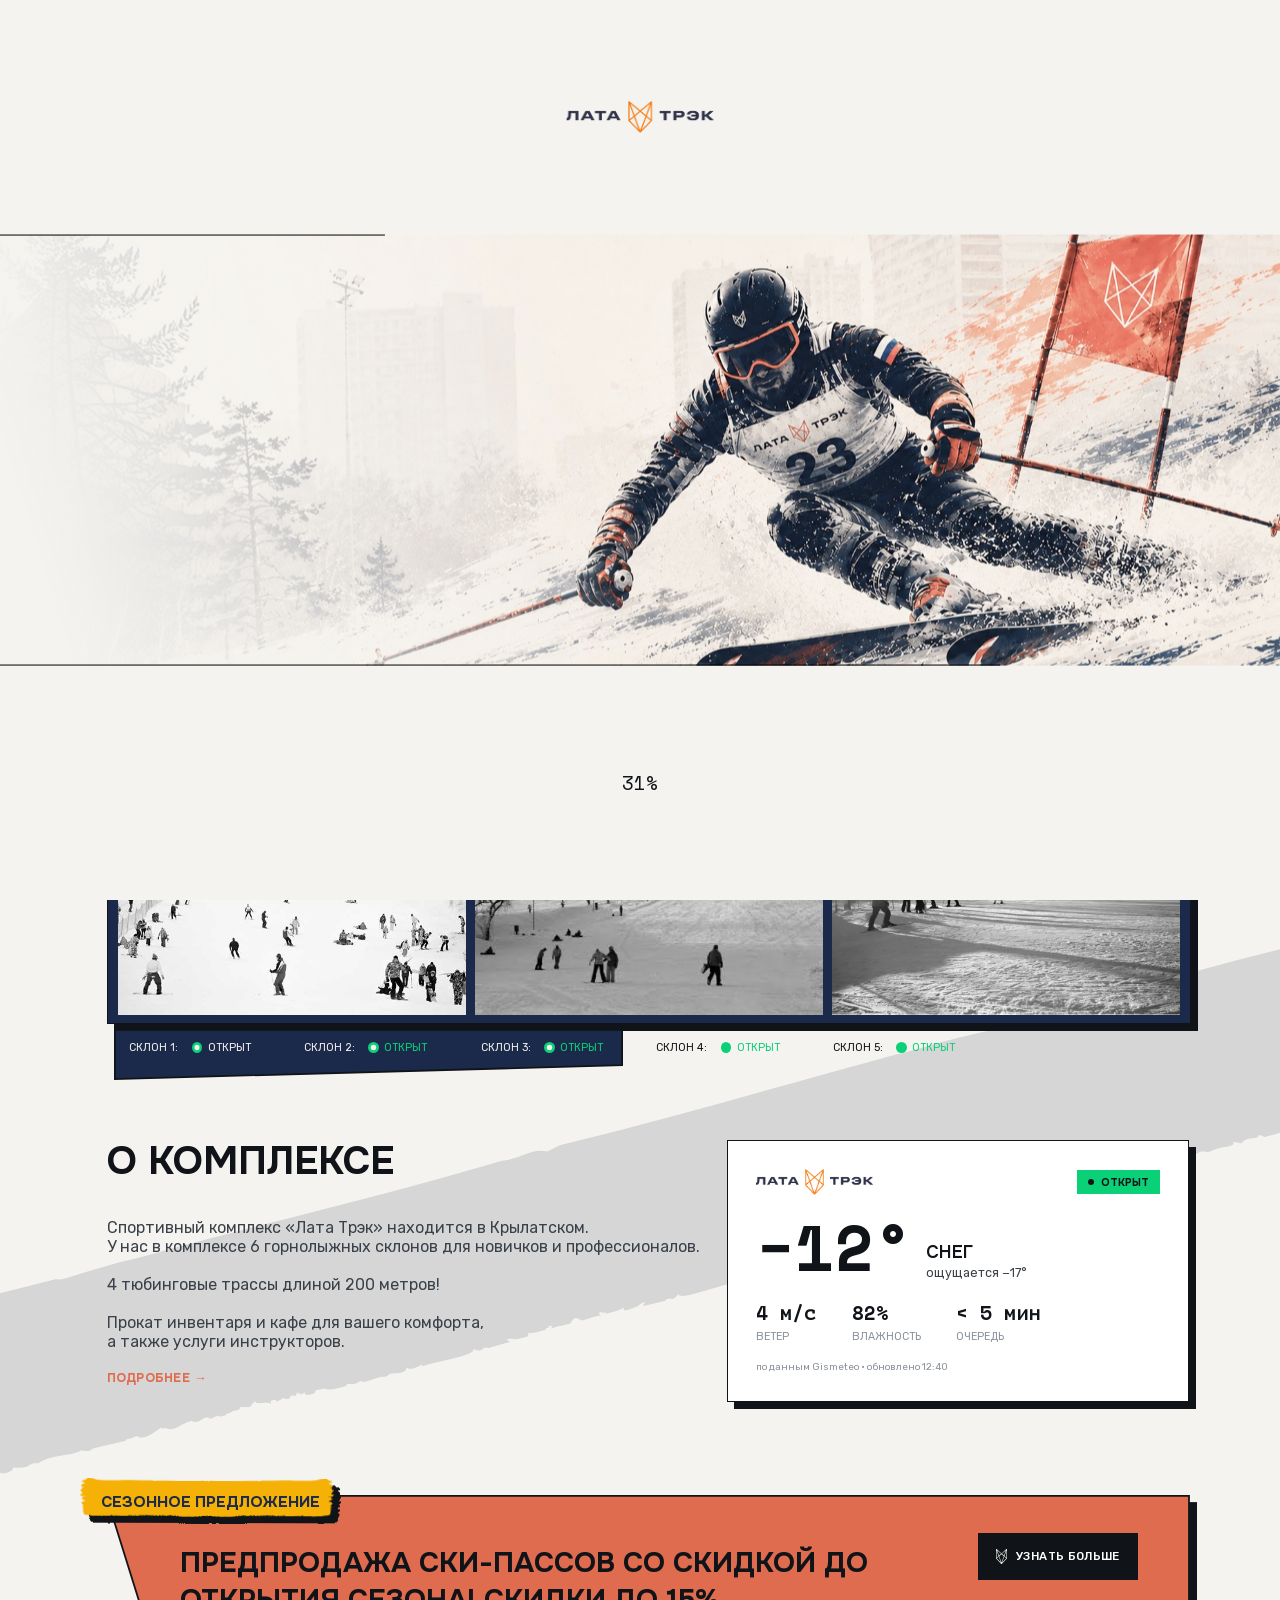
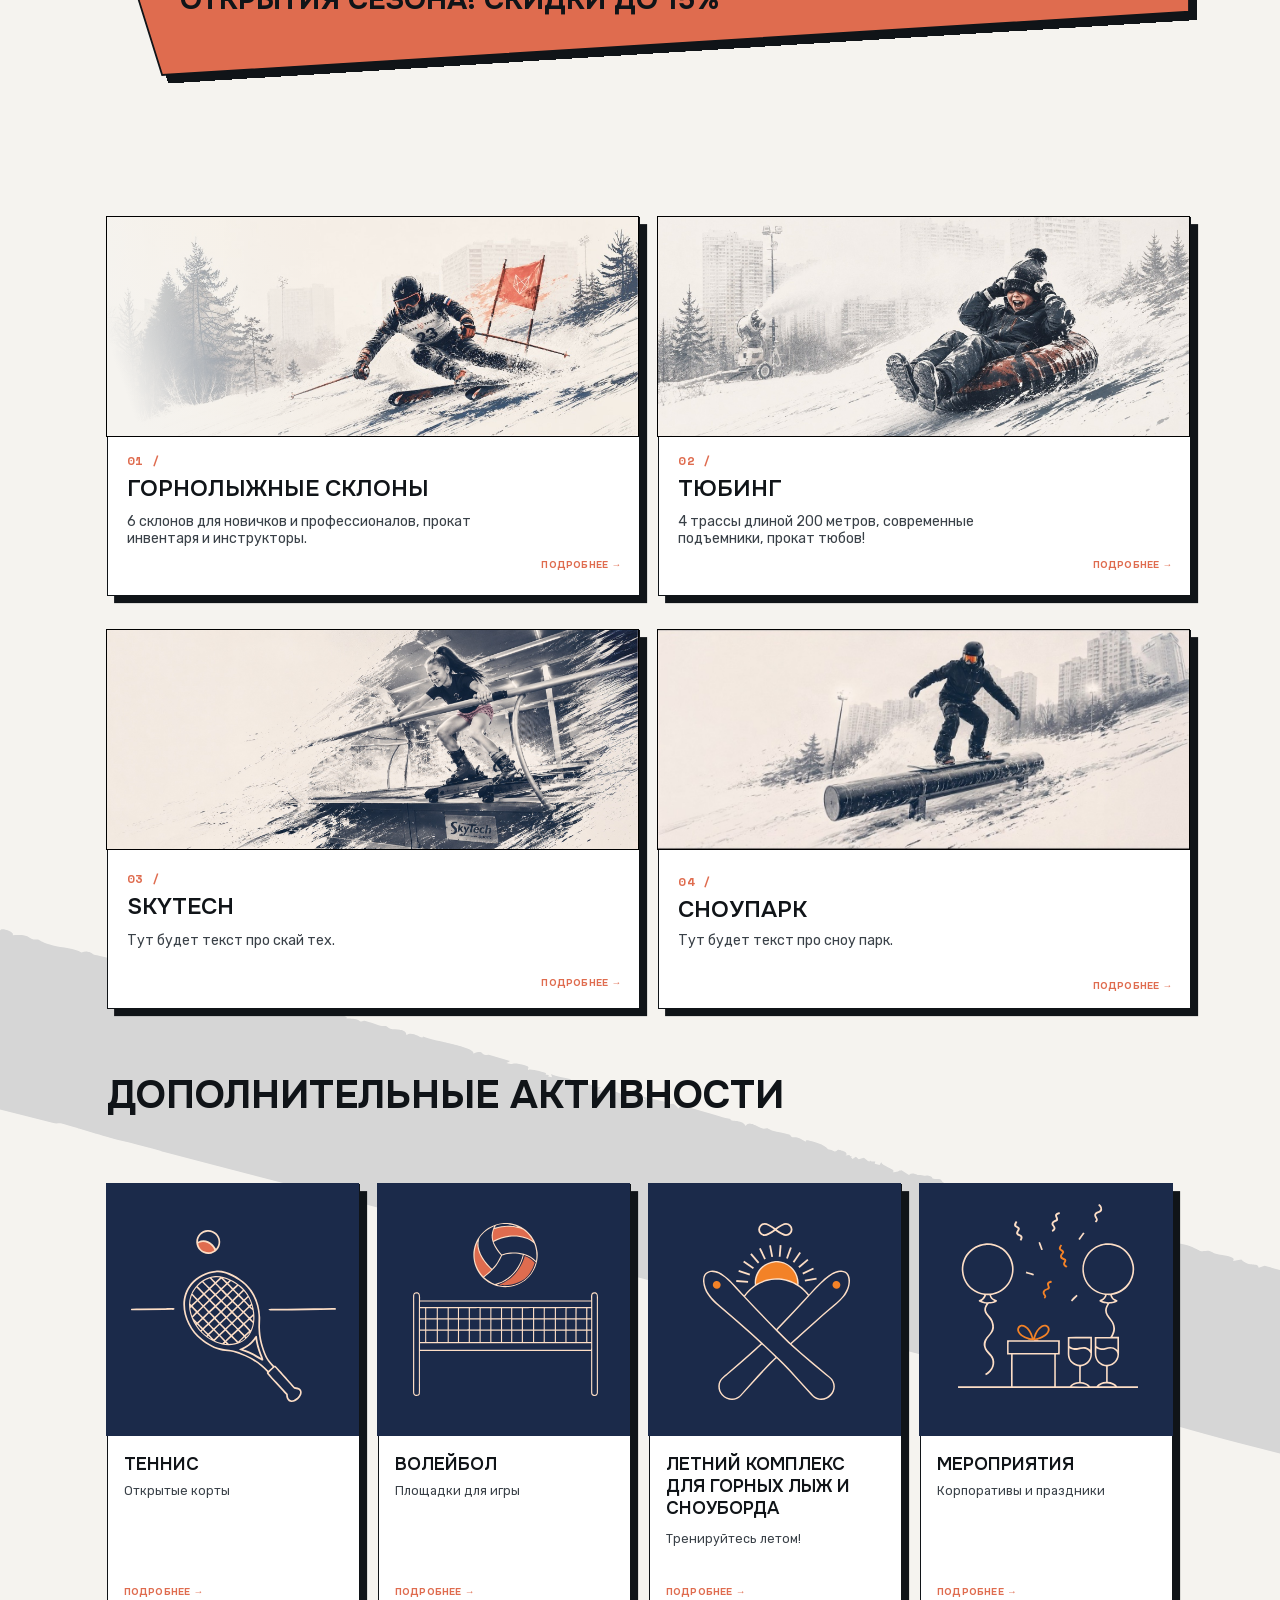
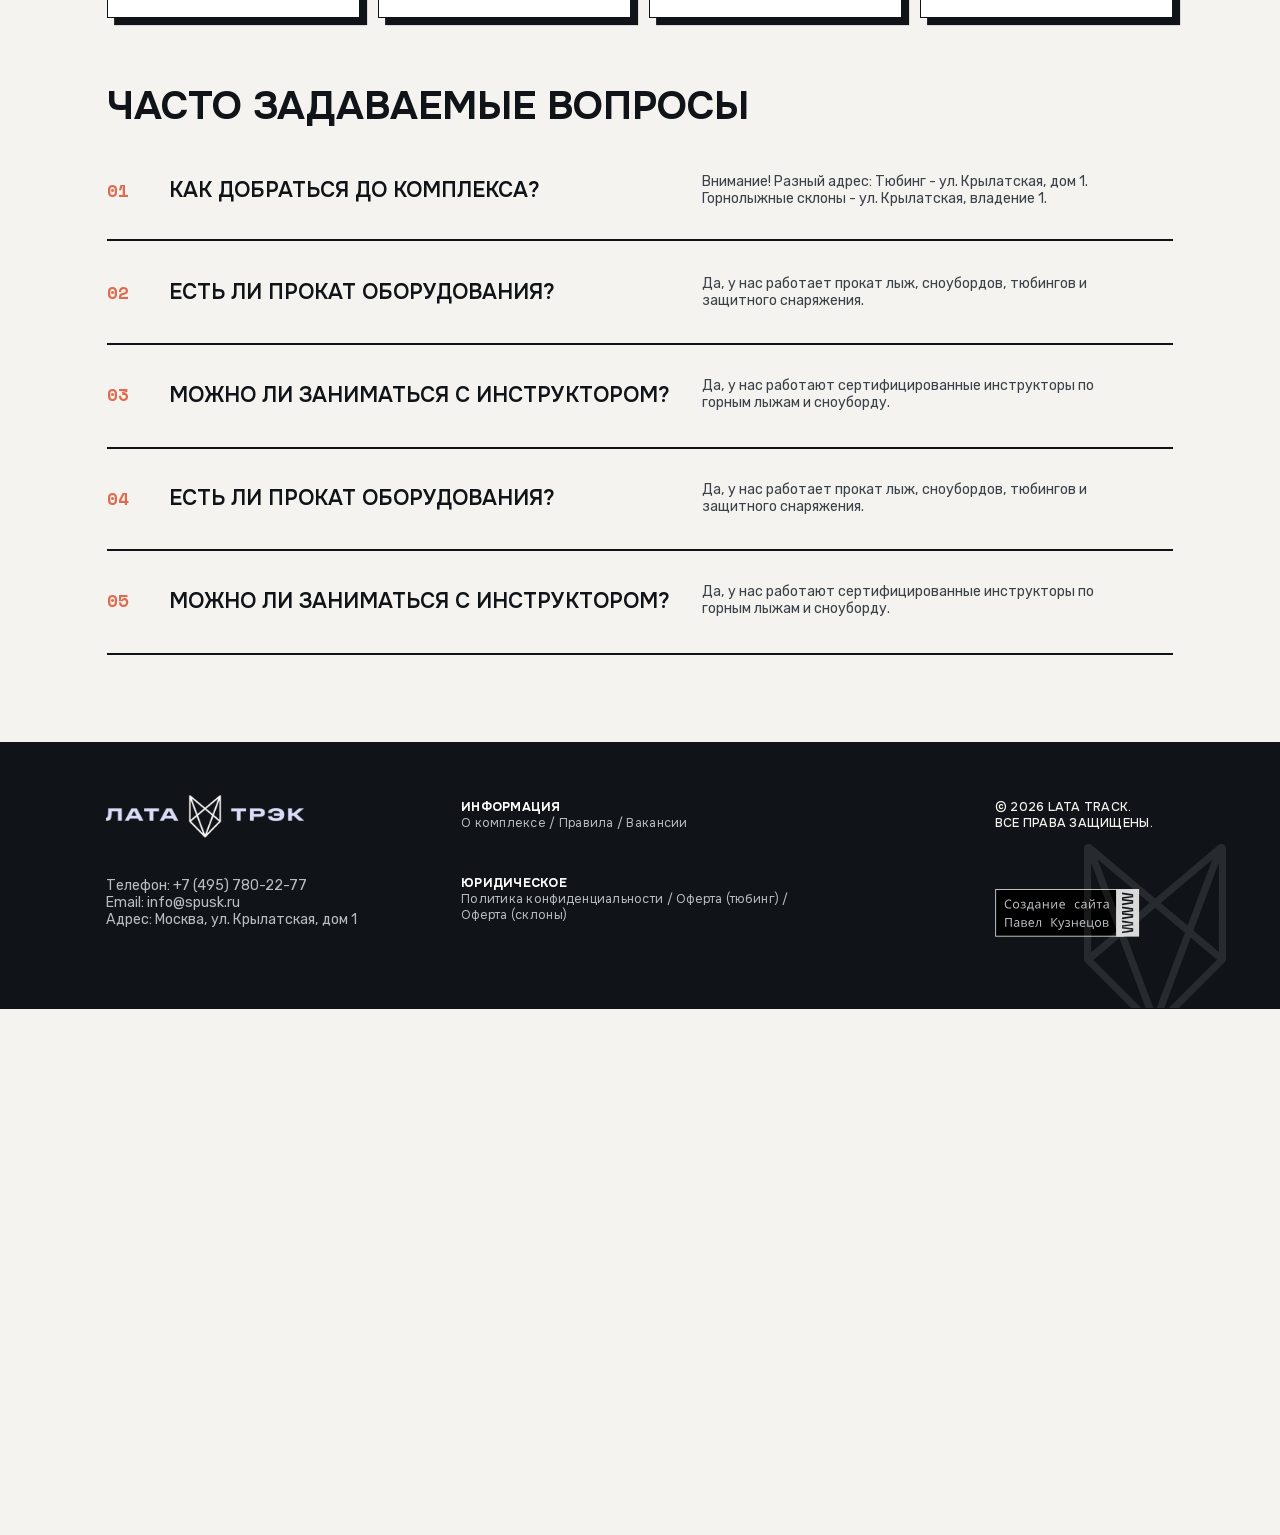
==== commit c53e6483: "Hero пересобран по референсу: чип ОТКРЫТО сверху слева, подпись без мазка, H1 крупнее в обрез, кнопк" ====
--- a/index.html
+++ b/index.html
@@ -30,10 +30,7 @@
     <div class="media"><img src="assets/img/hero-src.jpg" alt="Горнолыжный склон «Лата Трэк»"></div>
     <div class="grad"></div>
   </div>
-  <div class="hero-badge">
-    <div class="paint-img"><img src="assets/img/paint-badge.svg" alt=""></div>
-    <div class="t">ГОРНОЛЫЖНЫЙ КОМПЛЕКС</div>
-  </div>
+  <div class="hero-kicker">ГОРНОЛЫЖНЫЙ КОМПЛЕКС ЛАТА ТРЭК</div>
   <div class="open-chip" id="openChip" aria-live="polite">
     <span class="dot"></span>
     <span class="txt">ОТКРЫТО</span>
--- a/css/main.css
+++ b/css/main.css
@@ -144,15 +144,13 @@
 .home-stripe-2 { left: -304.35px; top: 3008.36px; transform: rotate(15deg) scaleY(-1) scaleX(1.4); }
 
 /* hero */
-.hero-badge { position: absolute; left: 114px; top: 143px; width: 284.59px; height: 44.79px; z-index: 4; }
-.hero-badge .paint-img { position: absolute; left: 0; top: 0; width: 284.47px; height: 44px; transform: rotate(0.16deg); }
-.hero-badge .paint-img img { position: absolute; left: 0; top: 0; width: 102.81%; height: 118.18%; }
-.hero-badge .t {
-  position: absolute; left: 16.69px; top: 11.4px;
-  font-family: var(--f-head); font-weight: 700; font-size: 17.38px; color: var(--navy); white-space: nowrap;
+.hero-kicker {
+  position: absolute; left: 26px; top: 158px; z-index: 4;
+  font-family: var(--f-head); font-weight: 700; font-size: 22px; letter-spacing: 0.5px;
+  color: var(--navy); white-space: nowrap;
 }
 .open-chip {
-  position: absolute; left: 412px; top: 149px; z-index: 4;
+  position: absolute; left: 32px; top: 94px; z-index: 4;
   display: inline-flex; align-items: center; gap: 9px;
   background: var(--open); color: var(--ink);
   padding: 8px 14px; box-shadow: 4px 4px 0 var(--ink);
@@ -166,12 +164,12 @@
   0%, 100% { transform: scale(1); opacity: 1; }
   50% { transform: scale(0.55); opacity: 0.5; }
 }
-.hero-paint-h1 { left: 102.58px; top: 313px; width: 386.3px; height: 137.77px; z-index: 3; }
-.home .h1-hero { left: 120px; top: 207.79px; }
-.hero-btns { position: absolute; left: 120px; top: 612.38px; display: flex; gap: 16px; z-index: 4; }
-.hero-btns .btn { width: 240px; height: 56px; }
-.hero-btns .btn-dark { font-family: var(--f-body); font-weight: 500; font-size: 14px; letter-spacing: 0.7px; }
-.hero-btns .btn-ghost { font-family: var(--f-body); font-weight: 500; font-size: 13px; letter-spacing: 0.39px; }
+.hero-paint-h1 { left: -50px; top: 322px; width: 700px; height: 168px; z-index: 3; }
+.home .h1-hero { left: 22px; top: 196px; font-size: 118px; line-height: 133px; }
+.hero-btns { position: absolute; left: 0; top: 616px; display: flex; gap: 26px; z-index: 4; }
+.hero-btns .btn { width: 420px; height: 64px; }
+.hero-btns .btn-ghost { background: #fff; }
+.hero-btns .btn-dark, .hero-btns .btn-ghost { font-family: var(--f-head); font-weight: 600; font-size: 17px; letter-spacing: 0.6px; }
 
 /* веб-камеры */
 .webcams {
@@ -483,7 +481,7 @@
 html.preloading .site-header, html.entering .site-header { transform: translateY(-74px); }
 html.preloading .hero-strip { visibility: hidden; }
 html.entering.page-anim-hero .hero-strip .media { clip-path: inset(0 0 100% 0); }
-html.preloading .hero-badge, html.entering .hero-badge { clip-path: inset(0 100% 0 0); }
+html.preloading .hero-kicker, html.entering .hero-kicker { opacity: 0; transform: translateY(10px); }
 html.preloading .open-chip, html.entering .open-chip { opacity: 0; transform: translateY(8px); }
 html.preloading .hero-paint-h1, html.entering .hero-paint-h1, html.entering .tub-paint-h1 { opacity: 0; }
 html.preloading .h1-hero .mask > span, html.entering .h1-hero .mask > span { transform: translateY(108%); }
@@ -491,7 +489,7 @@
 
 /* конечные состояния + тайминги */
 html.hero-in .site-header { transform: translateY(0); transition: transform 560ms var(--ease-out) 260ms; }
-html.hero-in .hero-badge { clip-path: inset(0 -8% 0 0); transition: clip-path 520ms var(--ease-in-out) 60ms; }
+html.hero-in .hero-kicker { opacity: 1; transform: translateY(0); transition: opacity 460ms var(--ease-out) 80ms, transform 460ms var(--ease-out) 80ms; }
 html.hero-in .hero-paint-h1, html.hero-in .tub-paint-h1 { opacity: 1; transition: opacity 420ms var(--ease-out) 330ms; }
 html.hero-in .open-chip { opacity: 1; transform: translateY(0); transition: opacity 420ms var(--ease-out) 380ms, transform 420ms var(--ease-out) 380ms; }
 html.hero-in .h1-hero .mask > span { transform: translateY(0); transition: transform 640ms var(--ease-out); }
@@ -578,9 +576,9 @@
   .page-tubing .hero-strip { height: 58vw; max-height: 420px; }
   .page-home .hero-strip .media img { object-position: 62% 50%; }
   .hero-paint-h1, .tub-paint-h1 { display: none; }
-  .hero-badge { position: absolute; left: 16px; top: 74px; margin: 0; z-index: 4; transform: scale(0.82); transform-origin: left top; }
-  .open-chip { left: auto; right: 14px; top: 78px; padding: 7px 11px; font-size: 12px; }
-  .h1-hero, .home .h1-hero { position: absolute; left: 16px; top: 126px; margin: 0; font-size: clamp(36px, 10.5vw, 46px); line-height: 1.24; }
+  .open-chip { left: 16px; top: 72px; padding: 7px 12px; font-size: 12px; }
+  .hero-kicker { position: absolute; left: 16px; top: 122px; font-size: 14px; letter-spacing: 0.4px; white-space: normal; }
+  .h1-hero, .home .h1-hero { position: absolute; left: 16px; top: 152px; margin: 0; font-size: clamp(38px, 11vw, 48px); line-height: 1.22; }
   .home .h1-hero .mask:nth-child(2) > span {
     display: inline-block; padding: 2px 16px 6px 10px; margin-left: -10px;
     background: url('../assets/img/paint-h1.svg') 50% 50% / 100% 100% no-repeat;
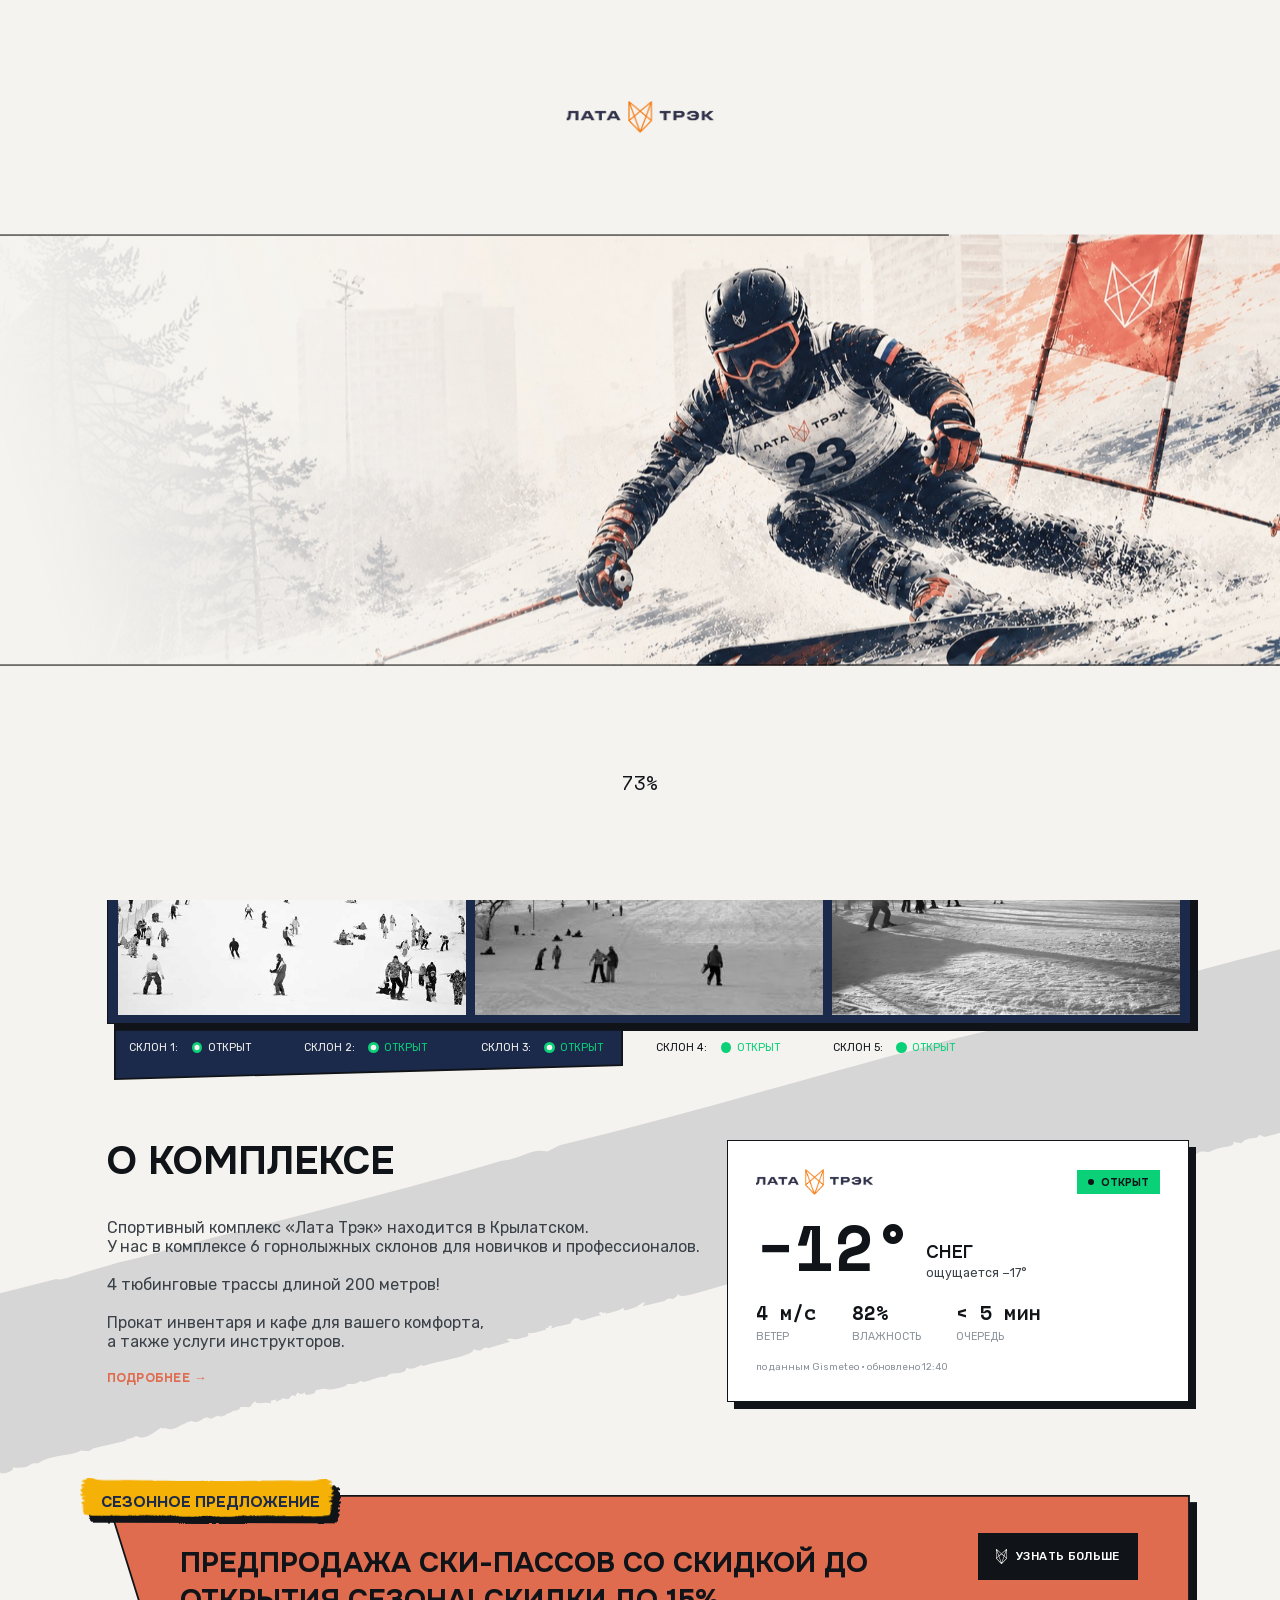
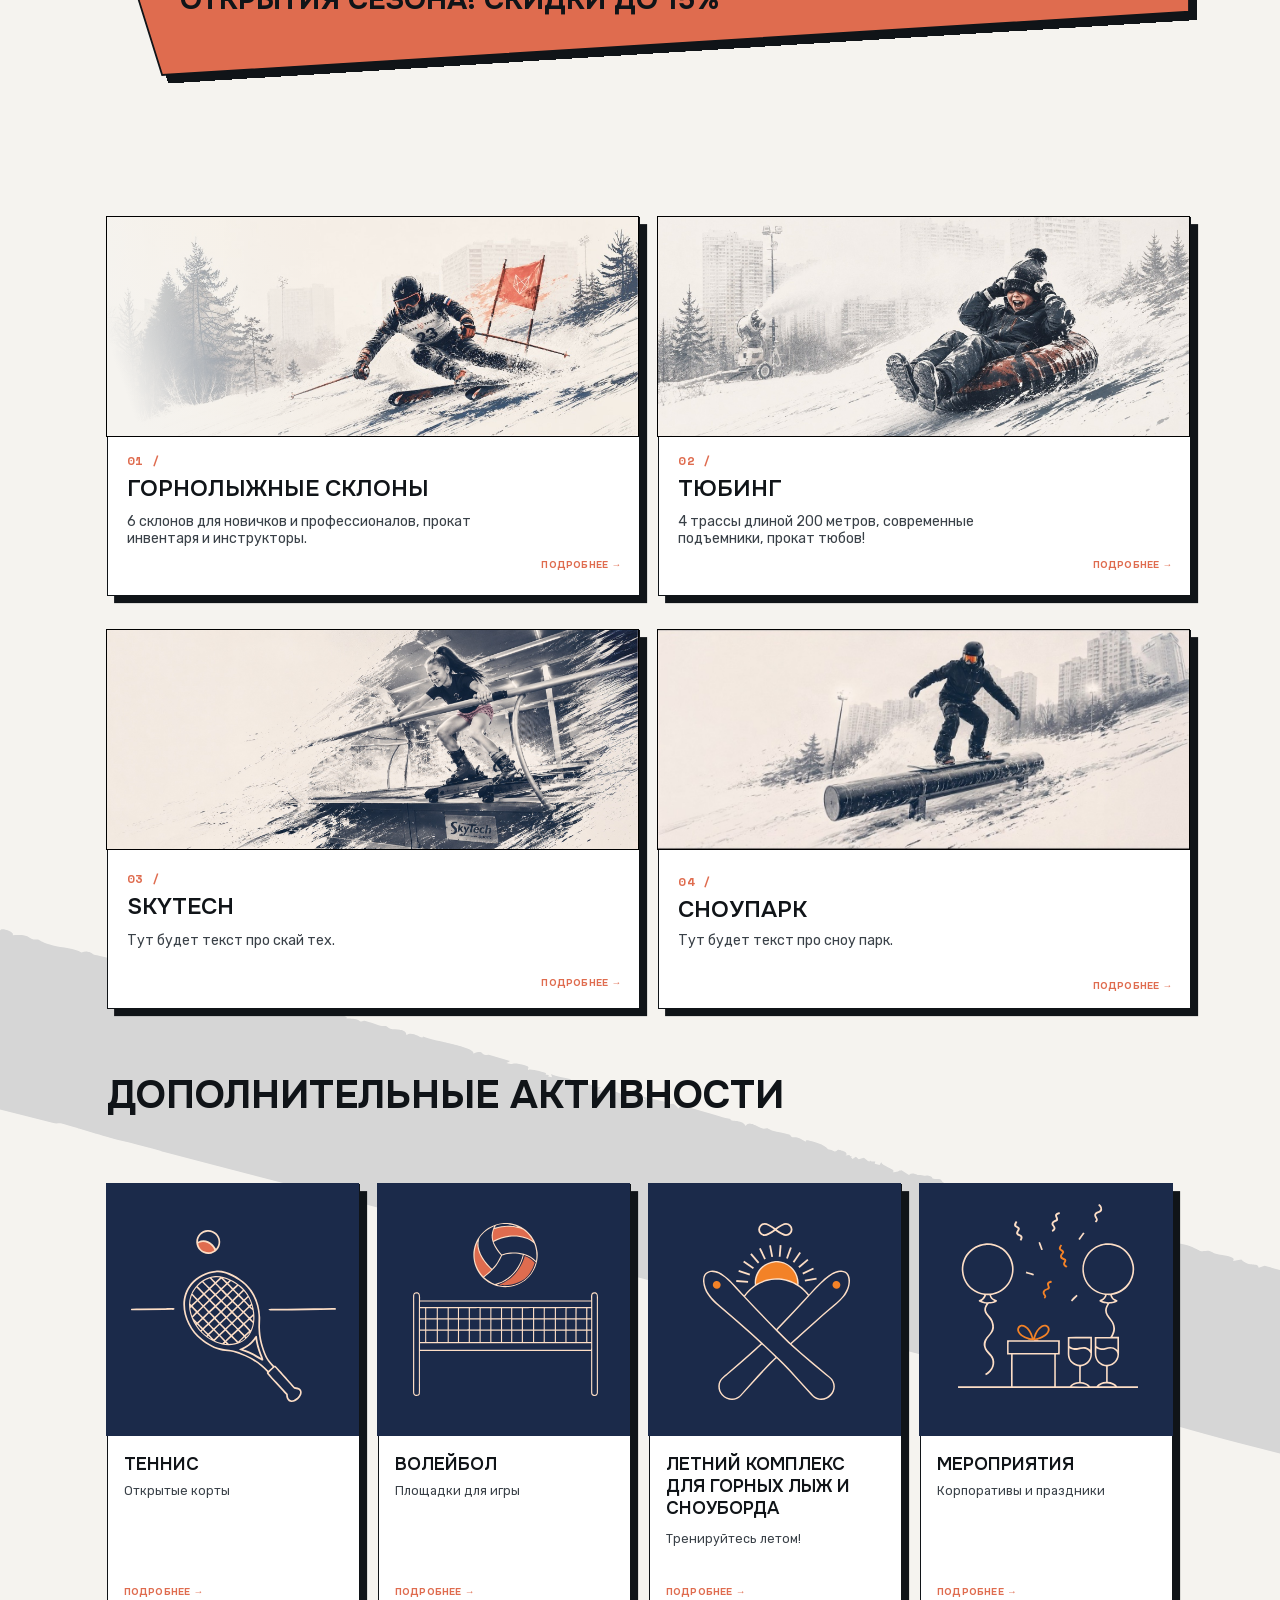
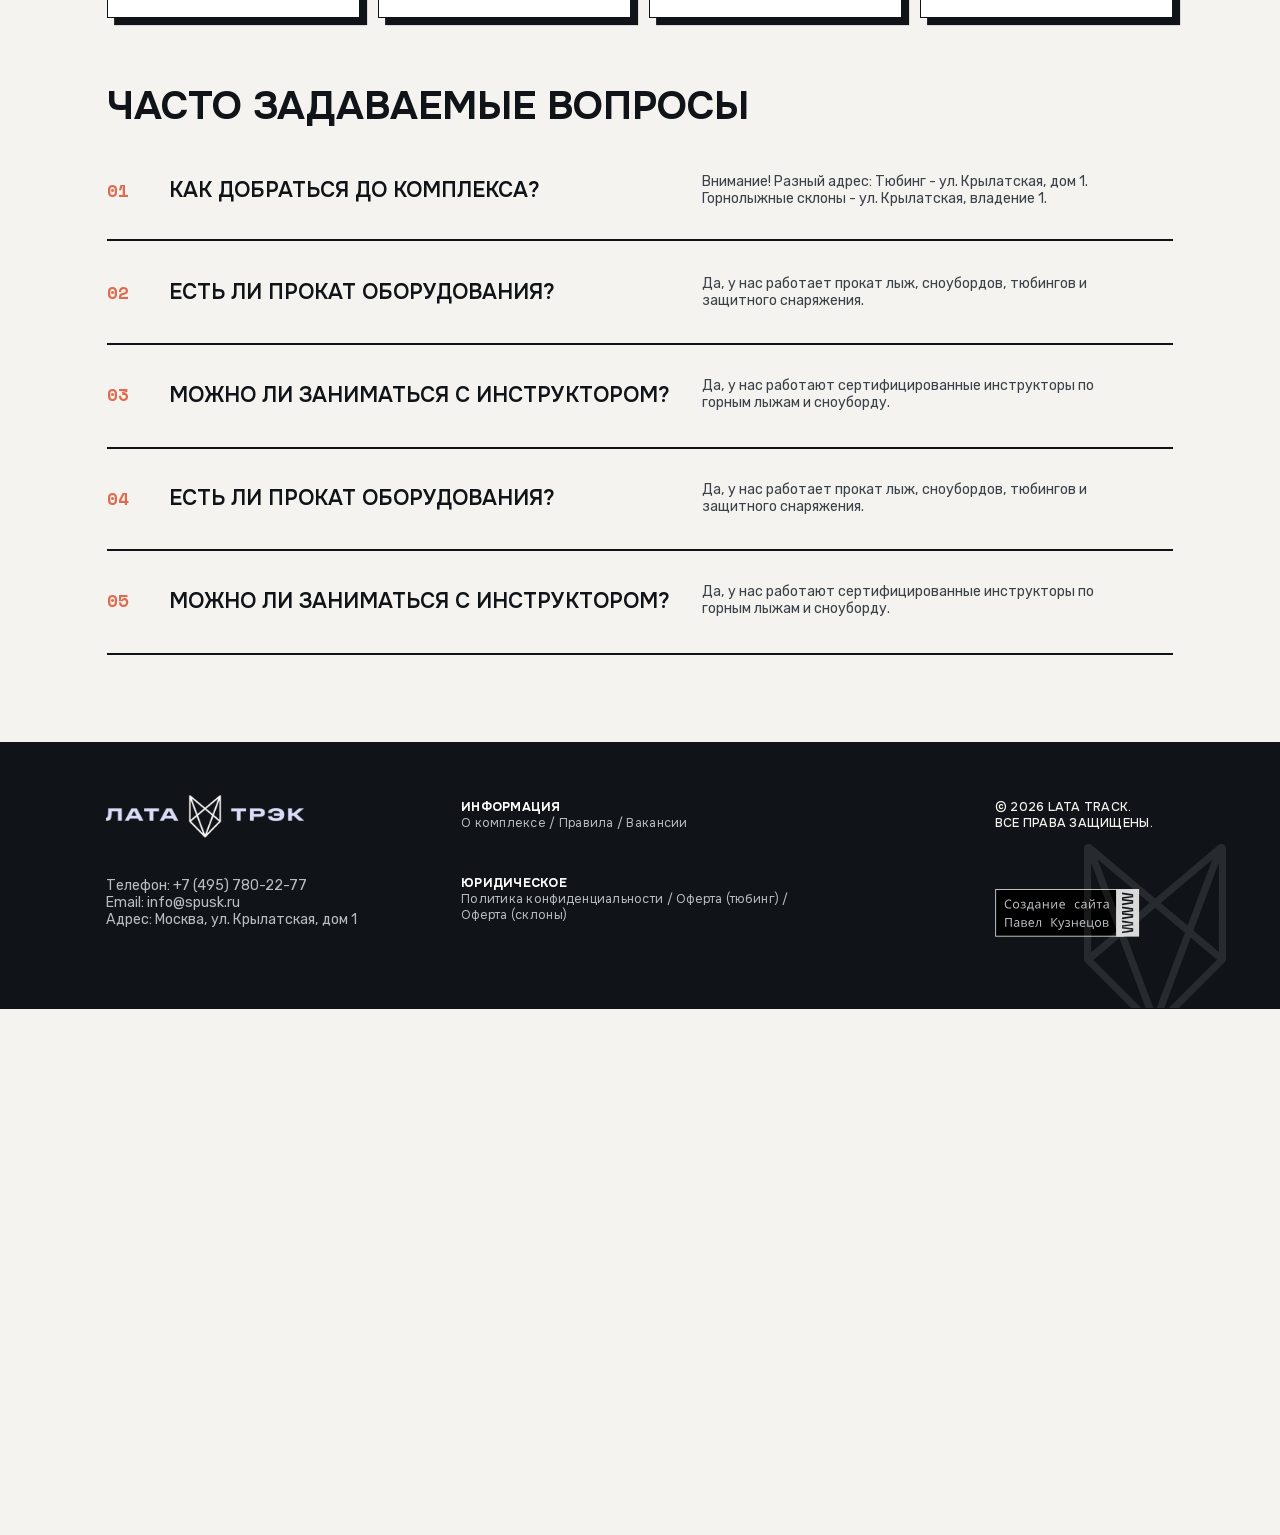
==== commit 922346bf: "Revert "Hero пересобран по референсу: чип ОТКРЫТО сверху слева, подпись без мазка, H1 крупнее в обре" ====
--- a/index.html
+++ b/index.html
@@ -30,7 +30,10 @@
     <div class="media"><img src="assets/img/hero-src.jpg" alt="Горнолыжный склон «Лата Трэк»"></div>
     <div class="grad"></div>
   </div>
-  <div class="hero-kicker">ГОРНОЛЫЖНЫЙ КОМПЛЕКС ЛАТА ТРЭК</div>
+  <div class="hero-badge">
+    <div class="paint-img"><img src="assets/img/paint-badge.svg" alt=""></div>
+    <div class="t">ГОРНОЛЫЖНЫЙ КОМПЛЕКС</div>
+  </div>
   <div class="open-chip" id="openChip" aria-live="polite">
     <span class="dot"></span>
     <span class="txt">ОТКРЫТО</span>
--- a/css/main.css
+++ b/css/main.css
@@ -144,13 +144,15 @@
 .home-stripe-2 { left: -304.35px; top: 3008.36px; transform: rotate(15deg) scaleY(-1) scaleX(1.4); }
 
 /* hero */
-.hero-kicker {
-  position: absolute; left: 26px; top: 158px; z-index: 4;
-  font-family: var(--f-head); font-weight: 700; font-size: 22px; letter-spacing: 0.5px;
-  color: var(--navy); white-space: nowrap;
+.hero-badge { position: absolute; left: 114px; top: 143px; width: 284.59px; height: 44.79px; z-index: 4; }
+.hero-badge .paint-img { position: absolute; left: 0; top: 0; width: 284.47px; height: 44px; transform: rotate(0.16deg); }
+.hero-badge .paint-img img { position: absolute; left: 0; top: 0; width: 102.81%; height: 118.18%; }
+.hero-badge .t {
+  position: absolute; left: 16.69px; top: 11.4px;
+  font-family: var(--f-head); font-weight: 700; font-size: 17.38px; color: var(--navy); white-space: nowrap;
 }
 .open-chip {
-  position: absolute; left: 32px; top: 94px; z-index: 4;
+  position: absolute; left: 412px; top: 149px; z-index: 4;
   display: inline-flex; align-items: center; gap: 9px;
   background: var(--open); color: var(--ink);
   padding: 8px 14px; box-shadow: 4px 4px 0 var(--ink);
@@ -164,12 +166,12 @@
   0%, 100% { transform: scale(1); opacity: 1; }
   50% { transform: scale(0.55); opacity: 0.5; }
 }
-.hero-paint-h1 { left: -50px; top: 322px; width: 700px; height: 168px; z-index: 3; }
-.home .h1-hero { left: 22px; top: 196px; font-size: 118px; line-height: 133px; }
-.hero-btns { position: absolute; left: 0; top: 616px; display: flex; gap: 26px; z-index: 4; }
-.hero-btns .btn { width: 420px; height: 64px; }
-.hero-btns .btn-ghost { background: #fff; }
-.hero-btns .btn-dark, .hero-btns .btn-ghost { font-family: var(--f-head); font-weight: 600; font-size: 17px; letter-spacing: 0.6px; }
+.hero-paint-h1 { left: 102.58px; top: 313px; width: 386.3px; height: 137.77px; z-index: 3; }
+.home .h1-hero { left: 120px; top: 207.79px; }
+.hero-btns { position: absolute; left: 120px; top: 612.38px; display: flex; gap: 16px; z-index: 4; }
+.hero-btns .btn { width: 240px; height: 56px; }
+.hero-btns .btn-dark { font-family: var(--f-body); font-weight: 500; font-size: 14px; letter-spacing: 0.7px; }
+.hero-btns .btn-ghost { font-family: var(--f-body); font-weight: 500; font-size: 13px; letter-spacing: 0.39px; }
 
 /* веб-камеры */
 .webcams {
@@ -481,7 +483,7 @@
 html.preloading .site-header, html.entering .site-header { transform: translateY(-74px); }
 html.preloading .hero-strip { visibility: hidden; }
 html.entering.page-anim-hero .hero-strip .media { clip-path: inset(0 0 100% 0); }
-html.preloading .hero-kicker, html.entering .hero-kicker { opacity: 0; transform: translateY(10px); }
+html.preloading .hero-badge, html.entering .hero-badge { clip-path: inset(0 100% 0 0); }
 html.preloading .open-chip, html.entering .open-chip { opacity: 0; transform: translateY(8px); }
 html.preloading .hero-paint-h1, html.entering .hero-paint-h1, html.entering .tub-paint-h1 { opacity: 0; }
 html.preloading .h1-hero .mask > span, html.entering .h1-hero .mask > span { transform: translateY(108%); }
@@ -489,7 +491,7 @@
 
 /* конечные состояния + тайминги */
 html.hero-in .site-header { transform: translateY(0); transition: transform 560ms var(--ease-out) 260ms; }
-html.hero-in .hero-kicker { opacity: 1; transform: translateY(0); transition: opacity 460ms var(--ease-out) 80ms, transform 460ms var(--ease-out) 80ms; }
+html.hero-in .hero-badge { clip-path: inset(0 -8% 0 0); transition: clip-path 520ms var(--ease-in-out) 60ms; }
 html.hero-in .hero-paint-h1, html.hero-in .tub-paint-h1 { opacity: 1; transition: opacity 420ms var(--ease-out) 330ms; }
 html.hero-in .open-chip { opacity: 1; transform: translateY(0); transition: opacity 420ms var(--ease-out) 380ms, transform 420ms var(--ease-out) 380ms; }
 html.hero-in .h1-hero .mask > span { transform: translateY(0); transition: transform 640ms var(--ease-out); }
@@ -576,9 +578,9 @@
   .page-tubing .hero-strip { height: 58vw; max-height: 420px; }
   .page-home .hero-strip .media img { object-position: 62% 50%; }
   .hero-paint-h1, .tub-paint-h1 { display: none; }
-  .open-chip { left: 16px; top: 72px; padding: 7px 12px; font-size: 12px; }
-  .hero-kicker { position: absolute; left: 16px; top: 122px; font-size: 14px; letter-spacing: 0.4px; white-space: normal; }
-  .h1-hero, .home .h1-hero { position: absolute; left: 16px; top: 152px; margin: 0; font-size: clamp(38px, 11vw, 48px); line-height: 1.22; }
+  .hero-badge { position: absolute; left: 16px; top: 74px; margin: 0; z-index: 4; transform: scale(0.82); transform-origin: left top; }
+  .open-chip { left: auto; right: 14px; top: 78px; padding: 7px 11px; font-size: 12px; }
+  .h1-hero, .home .h1-hero { position: absolute; left: 16px; top: 126px; margin: 0; font-size: clamp(36px, 10.5vw, 46px); line-height: 1.24; }
   .home .h1-hero .mask:nth-child(2) > span {
     display: inline-block; padding: 2px 16px 6px 10px; margin-left: -10px;
     background: url('../assets/img/paint-h1.svg') 50% 50% / 100% 100% no-repeat;
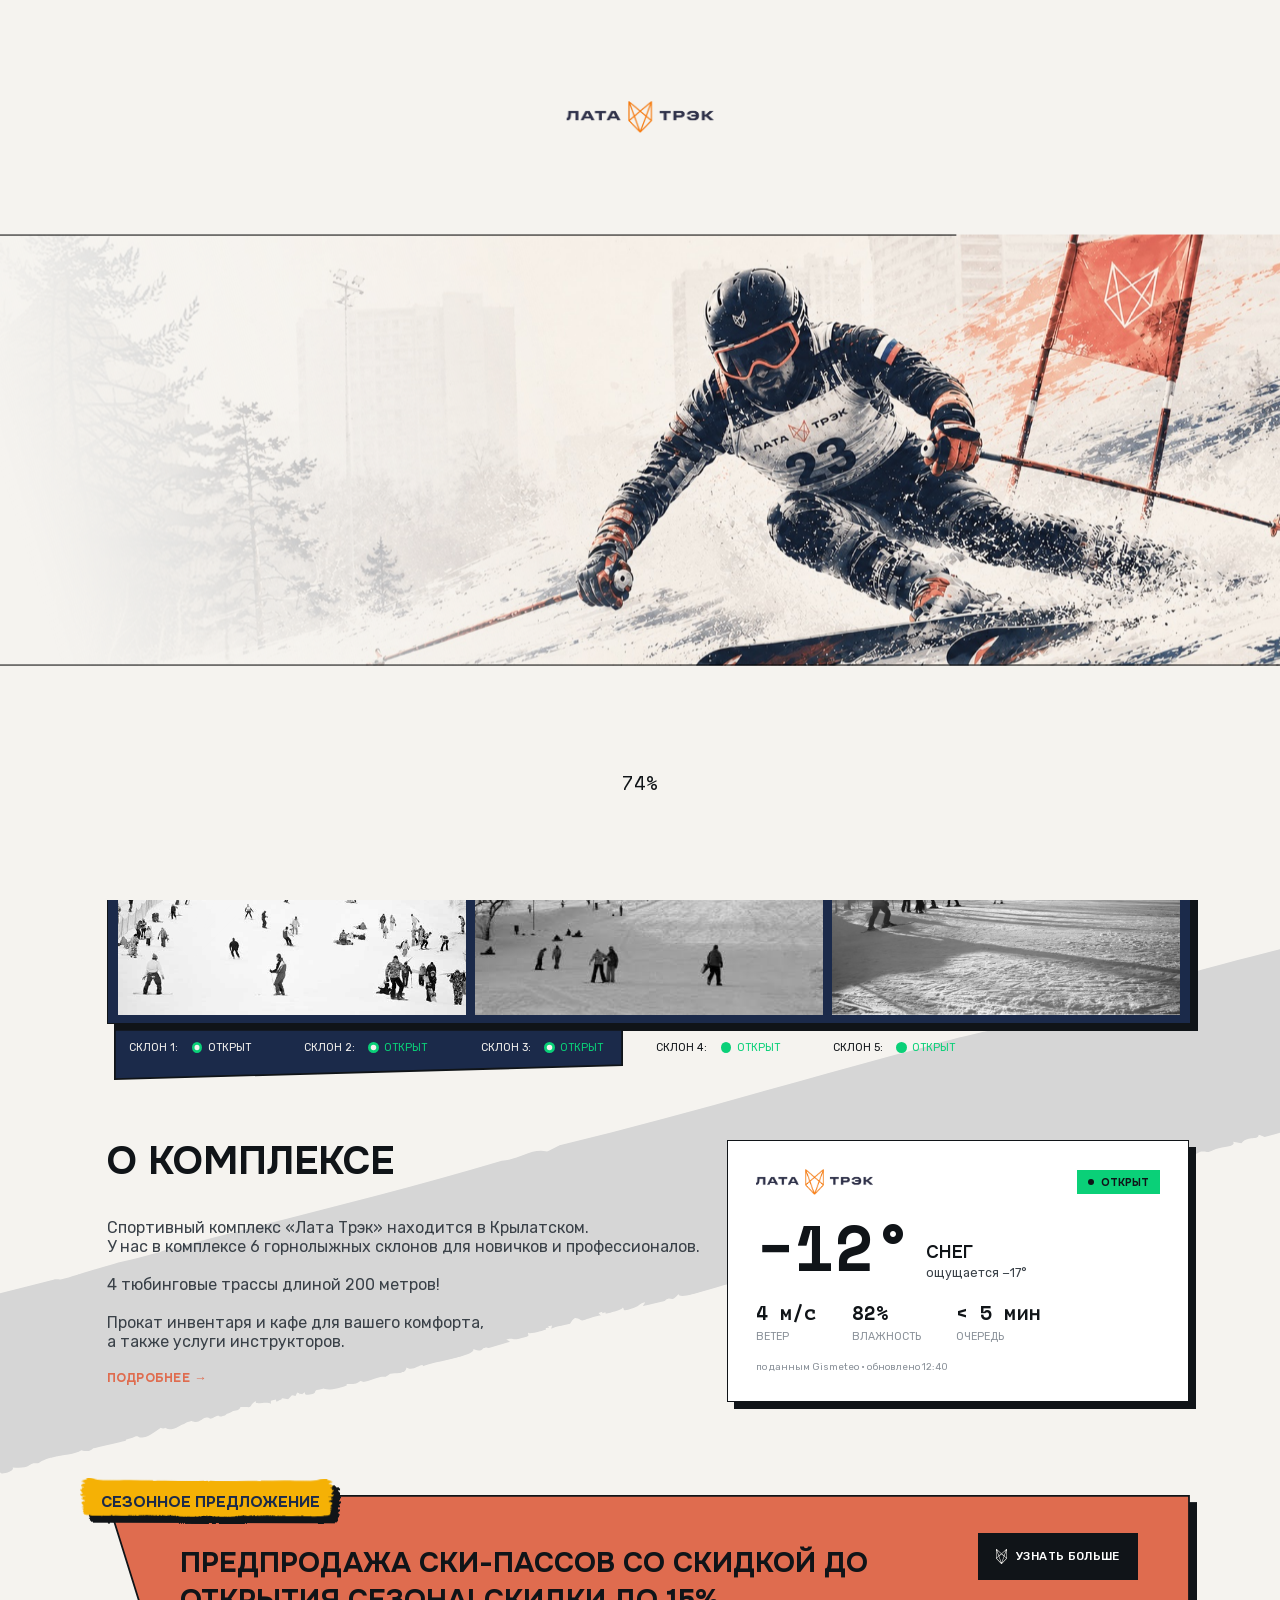
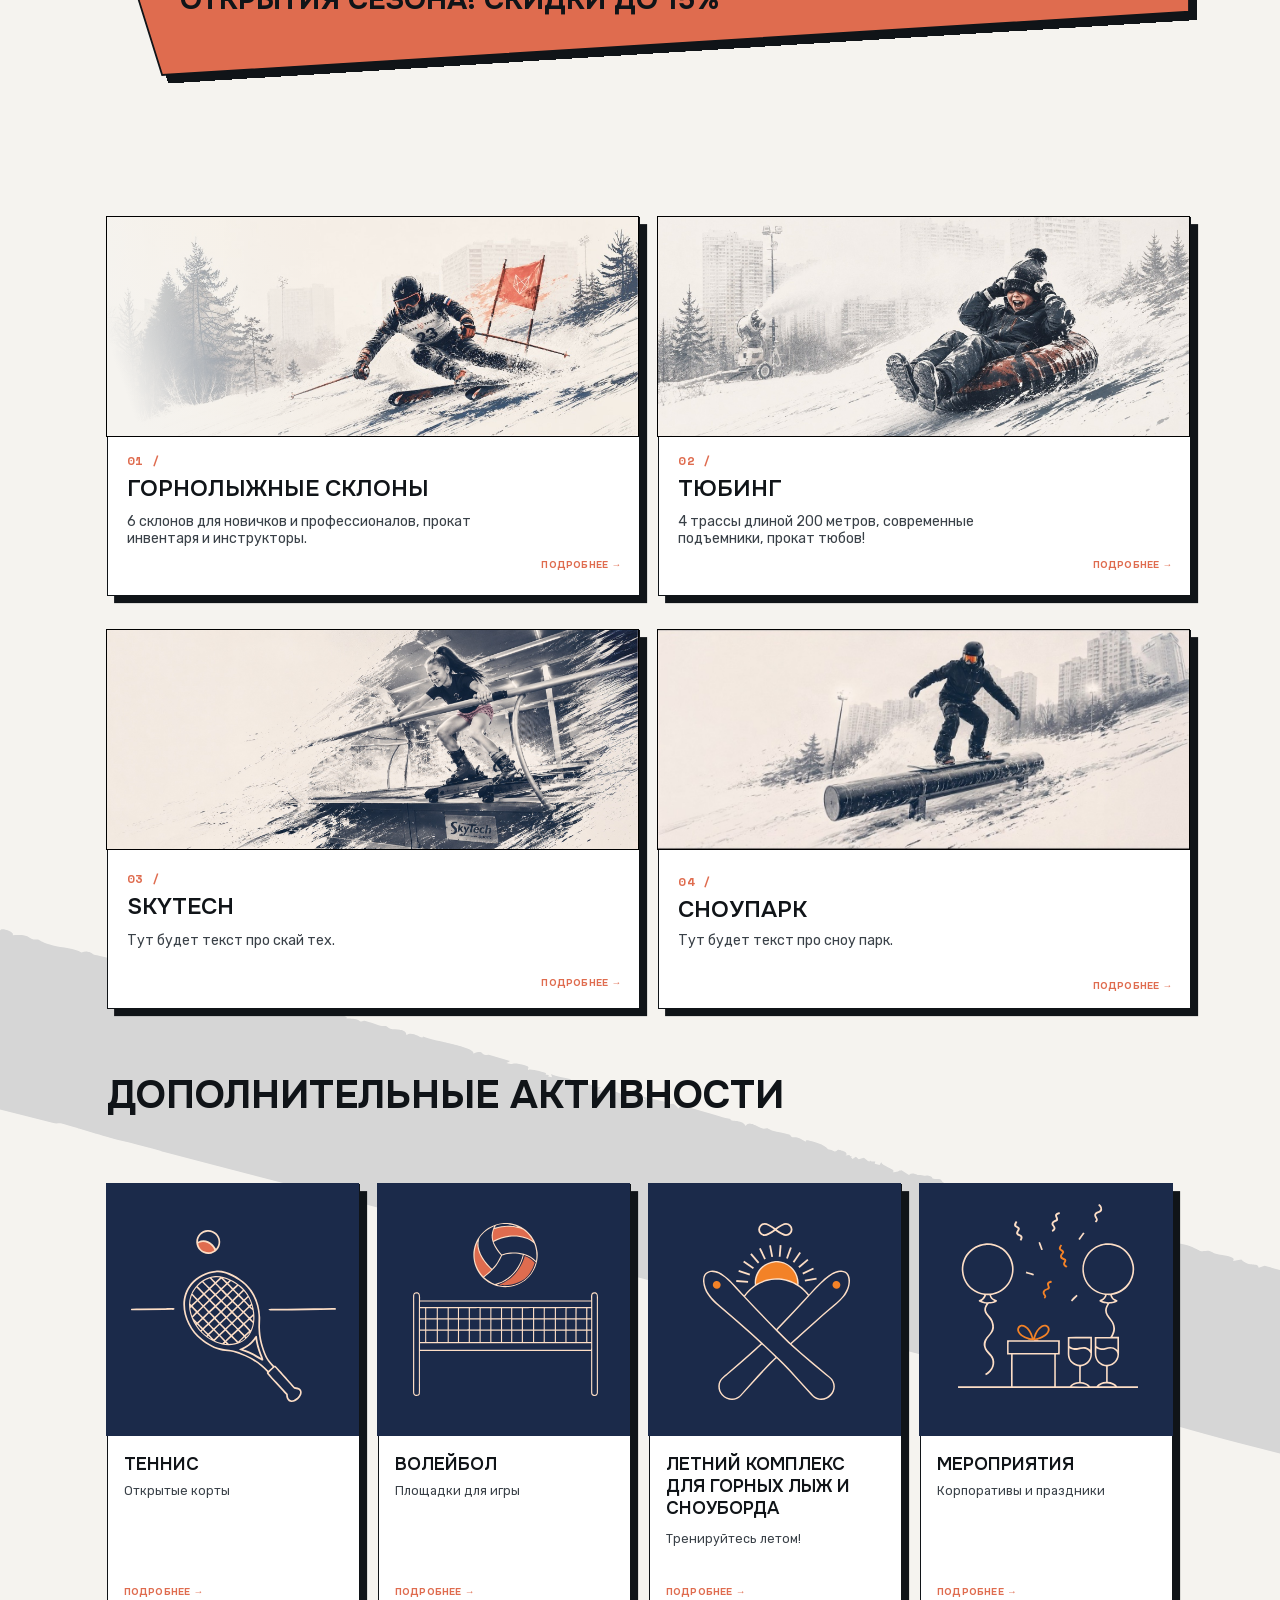
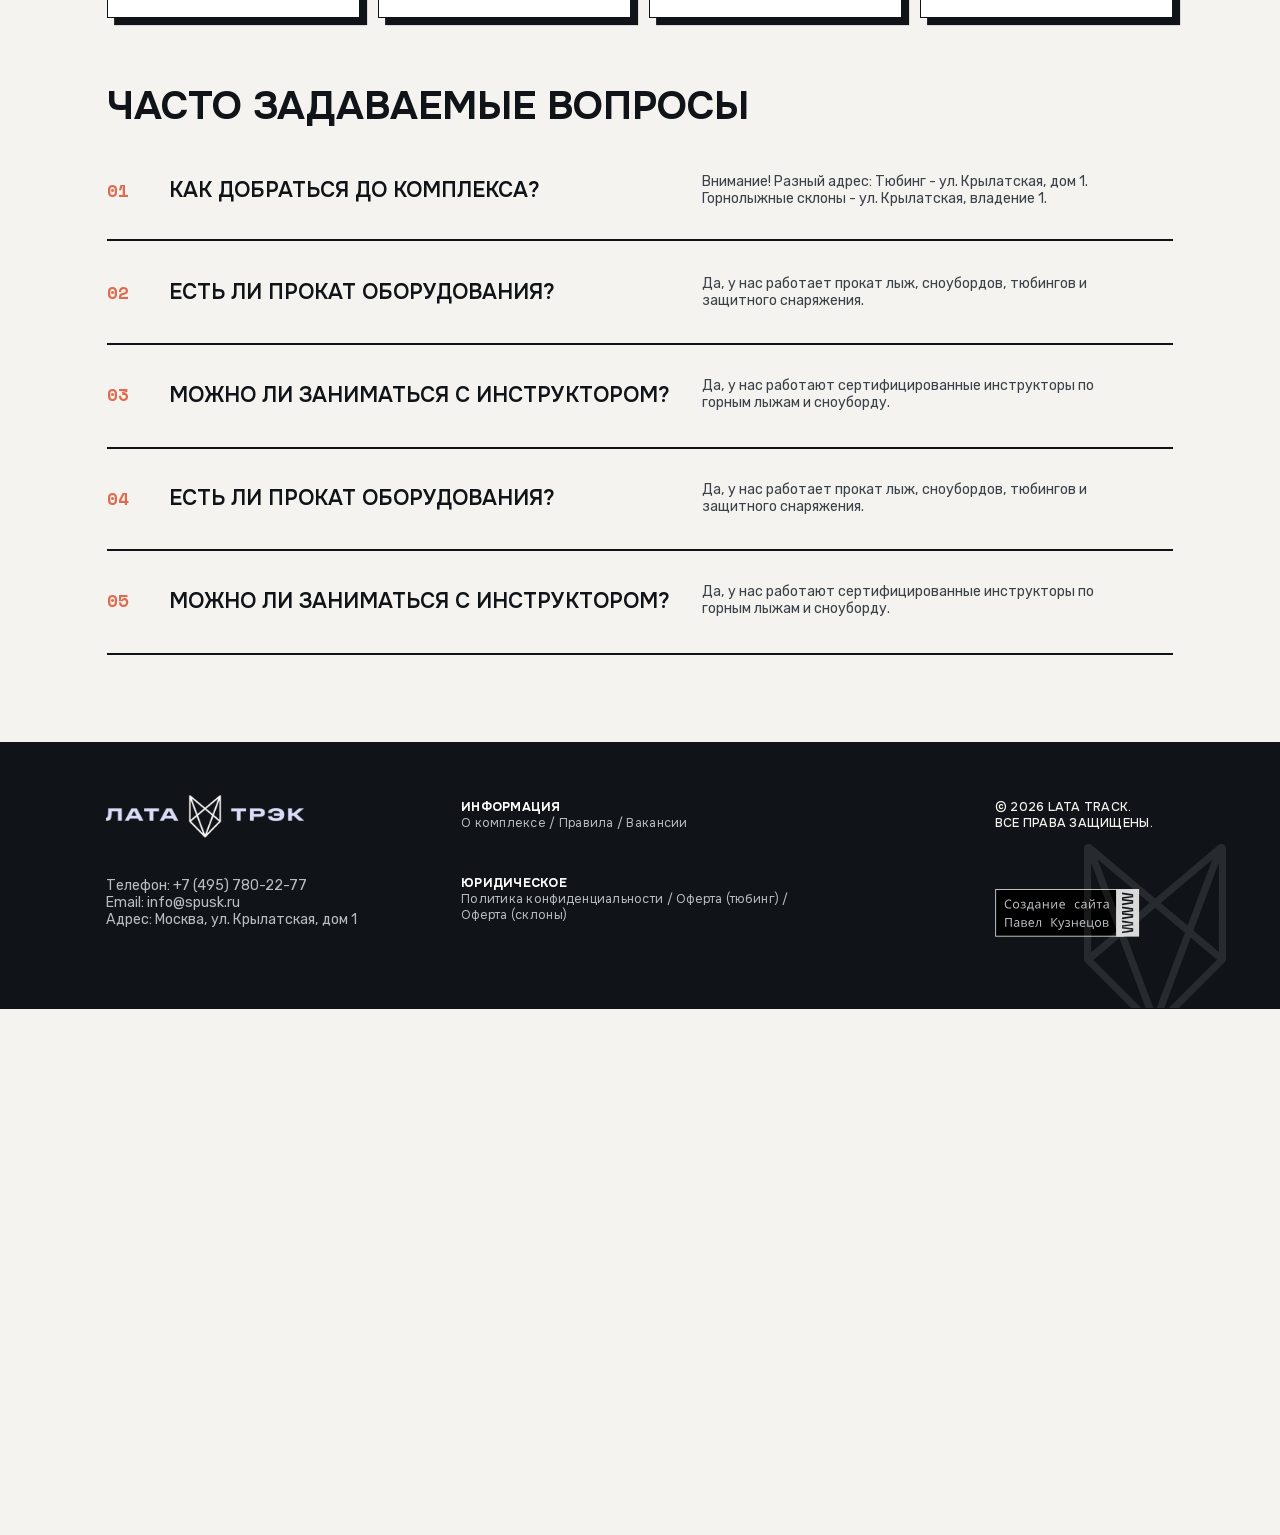
==== commit e19b3b39: "Типографика hero: чип и подпись по левой базисной линии макета, подпись — плашка с тенью - чип «ОТКР" ====
--- a/index.html
+++ b/index.html
@@ -30,10 +30,7 @@
     <div class="media"><img src="assets/img/hero-src.jpg" alt="Горнолыжный склон «Лата Трэк»"></div>
     <div class="grad"></div>
   </div>
-  <div class="hero-badge">
-    <div class="paint-img"><img src="assets/img/paint-badge.svg" alt=""></div>
-    <div class="t">ГОРНОЛЫЖНЫЙ КОМПЛЕКС</div>
-  </div>
+  <div class="hero-badge">ГОРНОЛЫЖНЫЙ КОМПЛЕКС ЛАТА ТРЭК</div>
   <div class="open-chip" id="openChip" aria-live="polite">
     <span class="dot"></span>
     <span class="txt">ОТКРЫТО</span>
--- a/css/main.css
+++ b/css/main.css
@@ -144,15 +144,15 @@
 .home-stripe-2 { left: -304.35px; top: 3008.36px; transform: rotate(15deg) scaleY(-1) scaleX(1.4); }
 
 /* hero */
-.hero-badge { position: absolute; left: 114px; top: 143px; width: 284.59px; height: 44.79px; z-index: 4; }
-.hero-badge .paint-img { position: absolute; left: 0; top: 0; width: 284.47px; height: 44px; transform: rotate(0.16deg); }
-.hero-badge .paint-img img { position: absolute; left: 0; top: 0; width: 102.81%; height: 118.18%; }
-.hero-badge .t {
-  position: absolute; left: 16.69px; top: 11.4px;
-  font-family: var(--f-head); font-weight: 700; font-size: 17.38px; color: var(--navy); white-space: nowrap;
+.hero-badge {
+  position: absolute; left: 120px; top: 137px; z-index: 4;
+  display: inline-block; background: #fff; color: var(--navy);
+  padding: 9px 12px; box-shadow: 4px 4px 0 var(--ink);
+  font-family: var(--f-head); font-weight: 700; font-size: 15px; line-height: 1.2;
+  white-space: nowrap;
 }
 .open-chip {
-  position: absolute; left: 412px; top: 149px; z-index: 4;
+  position: absolute; left: 120px; top: 94px; z-index: 4;
   display: inline-flex; align-items: center; gap: 9px;
   background: var(--open); color: var(--ink);
   padding: 8px 14px; box-shadow: 4px 4px 0 var(--ink);
@@ -491,7 +491,7 @@
 
 /* конечные состояния + тайминги */
 html.hero-in .site-header { transform: translateY(0); transition: transform 560ms var(--ease-out) 260ms; }
-html.hero-in .hero-badge { clip-path: inset(0 -8% 0 0); transition: clip-path 520ms var(--ease-in-out) 60ms; }
+html.hero-in .hero-badge { clip-path: inset(0 -10px -10px 0); transition: clip-path 520ms var(--ease-in-out) 60ms; }
 html.hero-in .hero-paint-h1, html.hero-in .tub-paint-h1 { opacity: 1; transition: opacity 420ms var(--ease-out) 330ms; }
 html.hero-in .open-chip { opacity: 1; transform: translateY(0); transition: opacity 420ms var(--ease-out) 380ms, transform 420ms var(--ease-out) 380ms; }
 html.hero-in .h1-hero .mask > span { transform: translateY(0); transition: transform 640ms var(--ease-out); }
@@ -578,9 +578,10 @@
   .page-tubing .hero-strip { height: 58vw; max-height: 420px; }
   .page-home .hero-strip .media img { object-position: 62% 50%; }
   .hero-paint-h1, .tub-paint-h1 { display: none; }
-  .hero-badge { position: absolute; left: 16px; top: 74px; margin: 0; z-index: 4; transform: scale(0.82); transform-origin: left top; }
-  .open-chip { left: auto; right: 14px; top: 78px; padding: 7px 11px; font-size: 12px; }
-  .h1-hero, .home .h1-hero { position: absolute; left: 16px; top: 126px; margin: 0; font-size: clamp(36px, 10.5vw, 46px); line-height: 1.24; }
+  .open-chip { left: 16px; top: 70px; padding: 7px 12px; font-size: 12px; }
+  .hero-badge { position: absolute; left: 16px; top: 110px; margin: 0; z-index: 4;
+    transform: none; font-size: 11px; padding: 7px 10px; box-shadow: 3px 3px 0 var(--ink); }
+  .h1-hero, .home .h1-hero { position: absolute; left: 16px; top: 158px; margin: 0; font-size: clamp(36px, 10.5vw, 46px); line-height: 1.24; }
   .home .h1-hero .mask:nth-child(2) > span {
     display: inline-block; padding: 2px 16px 6px 10px; margin-left: -10px;
     background: url('../assets/img/paint-h1.svg') 50% 50% / 100% 100% no-repeat;
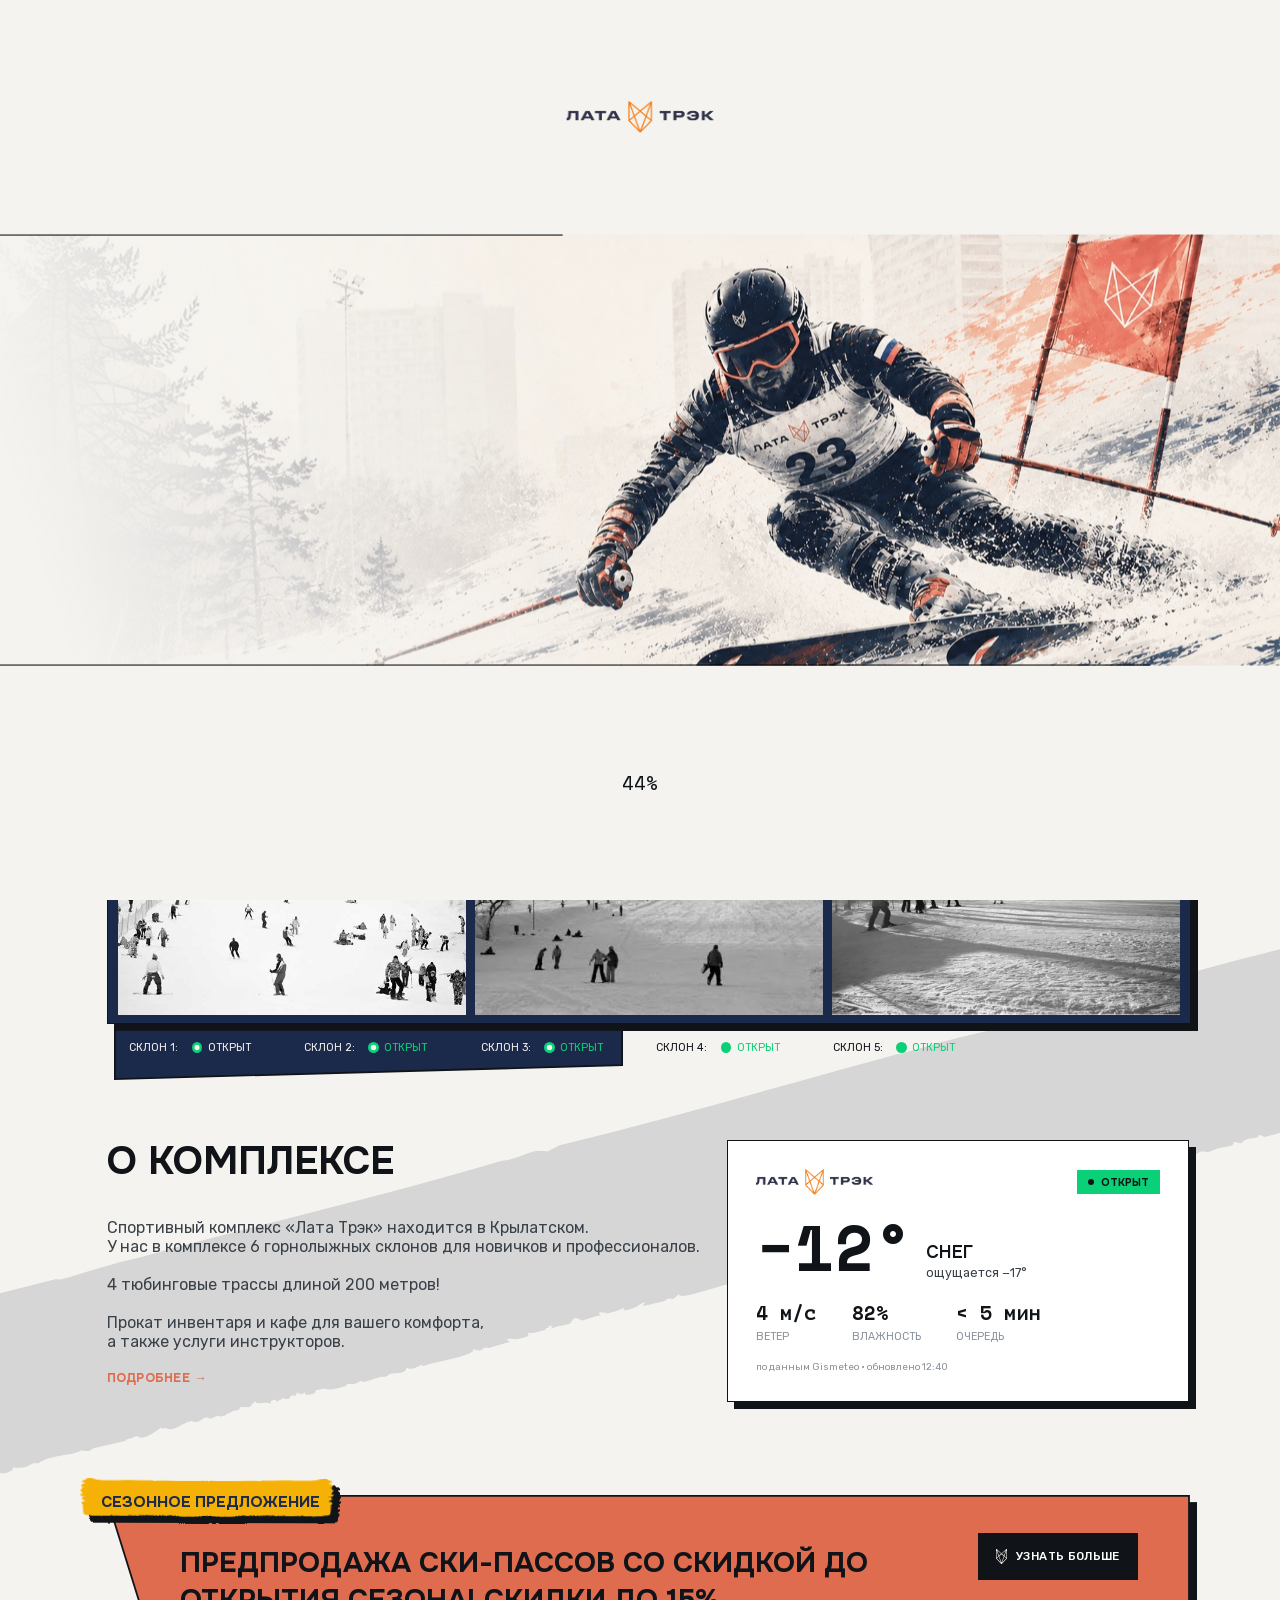
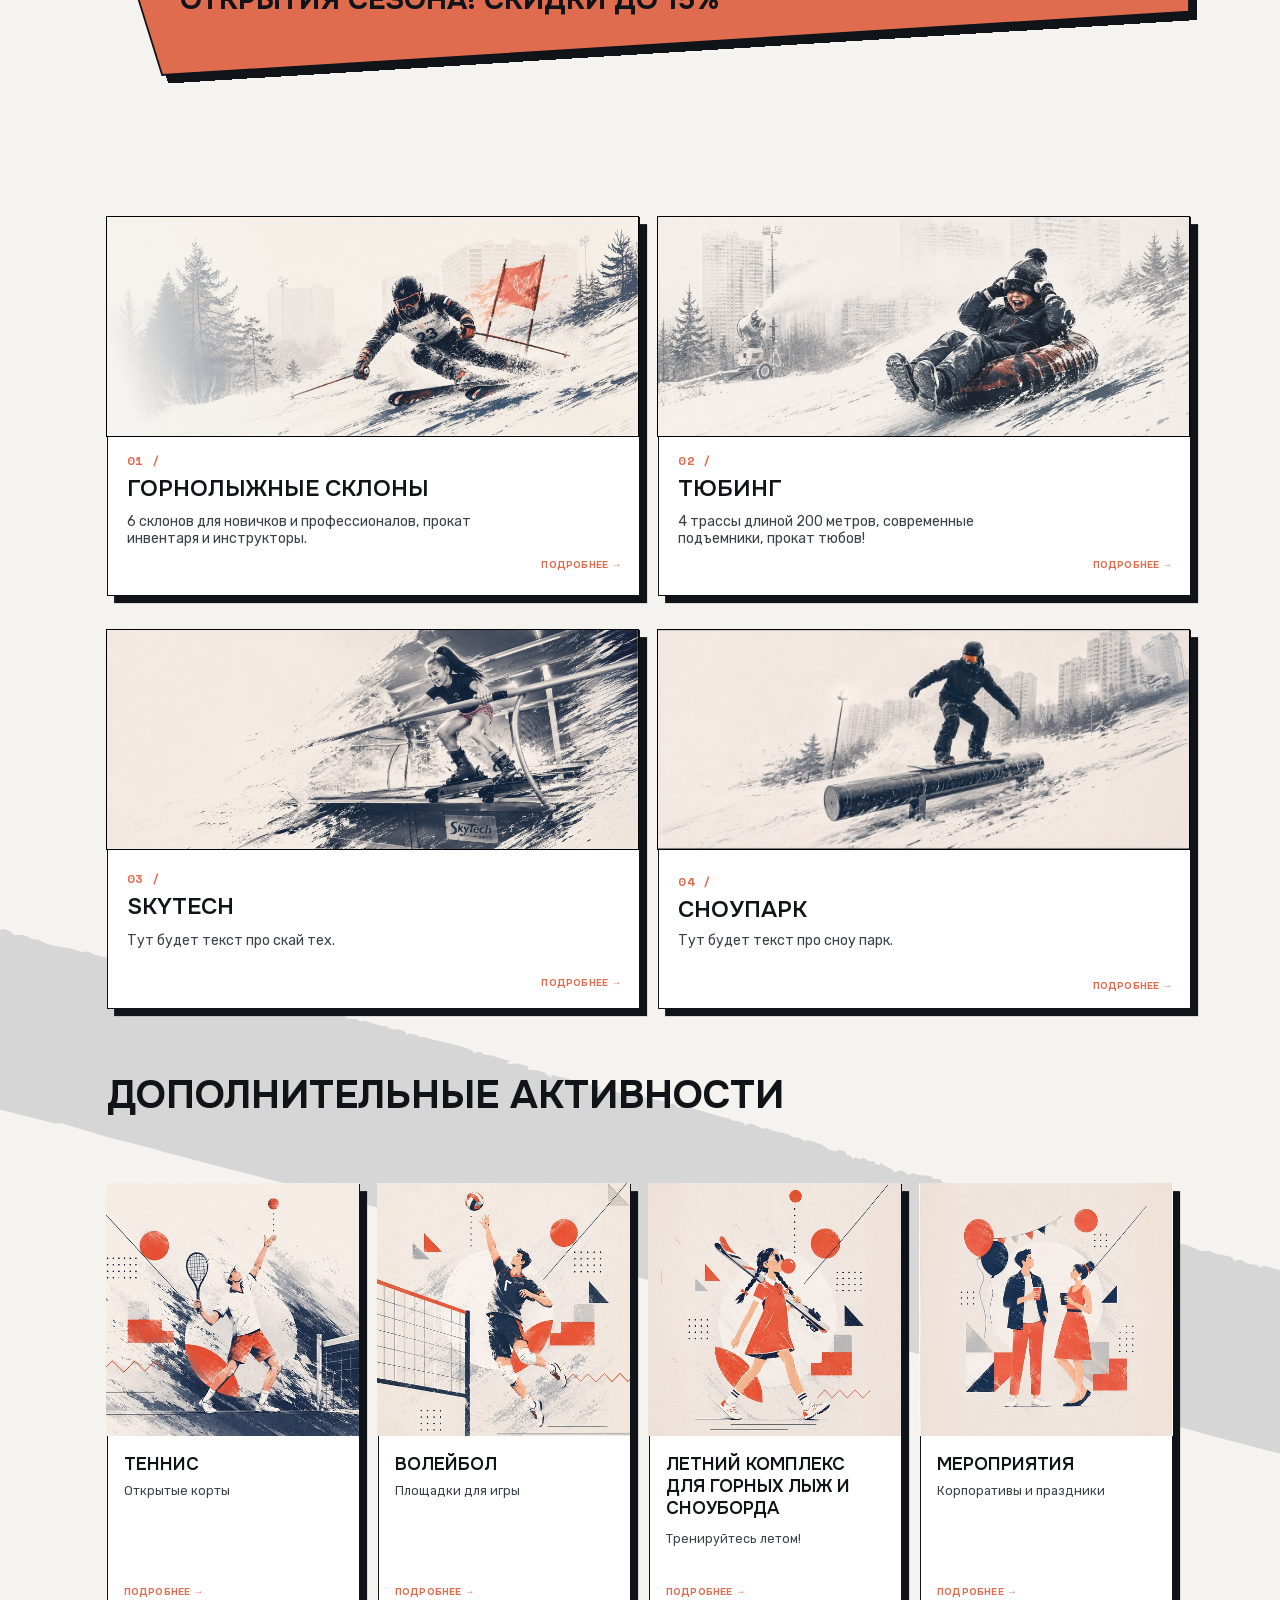
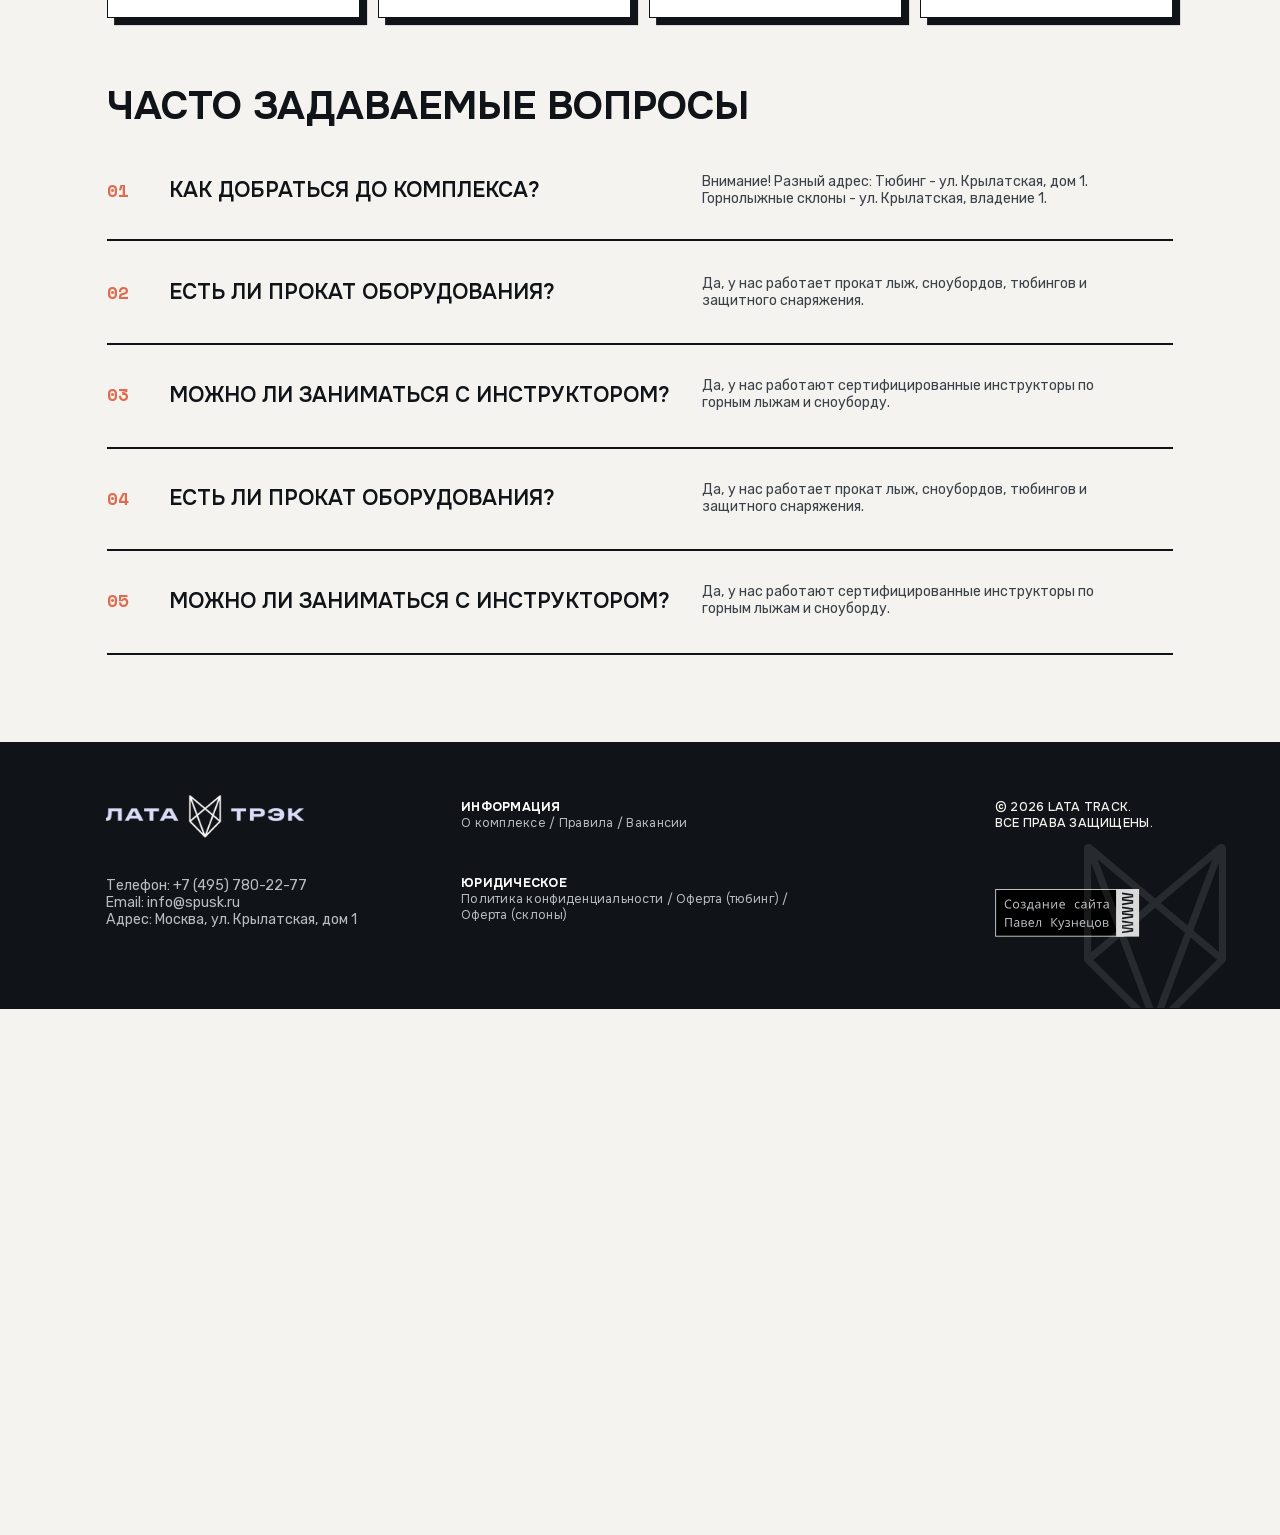
==== commit 31ebd806: "Дополнительные активности: авторские иллюстрации вместо SVG-иконок Теннис / волейбол / летний компле" ====
--- a/index.html
+++ b/index.html
@@ -147,29 +147,25 @@
   <h2 class="h2 act-h2" data-rv>ДОПОЛНИТЕЛЬНЫЕ АКТИВНОСТИ</h2>
   <div class="act-grid" data-rv-group>
     <a class="bcard act-card a1" href="#" data-rv>
-      <div class="navy"></div>
-      <div class="icon"><img src="assets/img/icon-tennis.svg" alt=""></div>
+      <div class="pic"><img src="assets/img/act-tennis.jpg" alt="Теннис"></div>
       <div class="ttl">ТЕННИС</div>
       <div class="dsc">Открытые корты</div>
       <span class="more">ПОДРОБНЕЕ →</span>
     </a>
     <a class="bcard act-card a2" href="#" data-rv>
-      <div class="navy"></div>
-      <div class="icon"><img src="assets/img/icon-volleyball.svg" alt=""></div>
+      <div class="pic"><img src="assets/img/act-volleyball.jpg" alt="Волейбол"></div>
       <div class="ttl">ВОЛЕЙБОЛ</div>
       <div class="dsc">Площадки для игры</div>
       <span class="more">ПОДРОБНЕЕ →</span>
     </a>
     <a class="bcard act-card a3" href="#" data-rv>
-      <div class="navy"></div>
-      <div class="icon"><img src="assets/img/icon-summer.svg" alt=""></div>
+      <div class="pic"><img src="assets/img/act-summer.jpg" alt="Летний комплекс"></div>
       <div class="ttl">ЛЕТНИЙ КОМПЛЕКС ДЛЯ ГОРНЫХ ЛЫЖ И СНОУБОРДА</div>
       <div class="dsc">Тренируйтесь летом!</div>
       <span class="more">ПОДРОБНЕЕ →</span>
     </a>
     <a class="bcard act-card a4" href="#" data-rv>
-      <div class="navy"></div>
-      <div class="icon"><img src="assets/img/icon-holiday.svg" alt=""></div>
+      <div class="pic"><img src="assets/img/act-events.jpg" alt="Мероприятия"></div>
       <div class="ttl">МЕРОПРИЯТИЯ</div>
       <div class="dsc">Корпоративы и праздники</div>
       <span class="more">ПОДРОБНЕЕ →</span>
--- a/css/main.css
+++ b/css/main.css
@@ -278,20 +278,16 @@
 /* дополнительные активности */
 .act-h2 { position: absolute; left: 120px; top: 3003.51px; width: 900px; }
 .act-card { position: absolute; width: 285px; height: 489px; top: 3131.51px; z-index: 2; cursor: pointer; }
-.act-card .navy { position: absolute; left: -2px; top: -2px; width: 285px; height: 285px; background: var(--navy); overflow: hidden; }
-.act-card .icon { position: absolute; transition: transform 500ms var(--ease-out); }
-.act-card:hover .icon { transform: translateY(-6px); }
-.act-card .icon img { width: 100%; height: 100%; }
+.act-card .pic { position: absolute; left: -2px; top: -2px; width: 285px; height: 285px; overflow: hidden; }
+.act-card .pic img { width: 100%; height: 100%; object-fit: cover;
+  transition: transform 620ms var(--ease-out); }
+.act-card:hover .pic img { transform: scale(1.09); }
 .act-card .ttl { position: absolute; left: 18px; top: 301.58px; width: 245px;
   font-family: var(--f-head); font-weight: 600; font-size: 20px; color: var(--ink); }
 .act-card .dsc { position: absolute; left: 18px; top: 335.58px; width: 245px; font-size: 14px; color: var(--ink2); }
 .act-card .more { position: absolute; left: 18px; top: 451.36px; font-size: 11px; letter-spacing: 0.22px; }
 .act-card.a1 { left: 120px; } .act-card.a2 { left: 425px; } .act-card.a3 { left: 730px; } .act-card.a4 { left: 1035px; }
-.act-card.a1 .icon { left: 26.45px; top: 50.85px; width: 230.76px; height: 193.65px; }
-.act-card.a2 .icon { left: 38.52px; top: 43.07px; width: 207.97px; height: 195.04px; }
-.act-card.a3 .icon { left: 60.27px; top: 43.05px; width: 164.45px; height: 198.89px; }
 .act-card.a3 .dsc { top: 389.58px; }
-.act-card.a4 .icon { left: 41.35px; top: 22.08px; width: 202.31px; height: 207.11px; }
 
 /* FAQ */
 .faq-h2 { position: absolute; left: 120px; top: 3691px; width: 900px; }
@@ -644,13 +640,8 @@
   .act-h2 { position: static; width: auto; margin: 64px 16px 20px; }
   .act-grid { display: grid; grid-template-columns: repeat(2, 1fr); gap: 18px; margin: 0 16px; }
   .act-card { position: relative; left: 0 !important; top: 0; width: auto; height: auto; padding-bottom: 14px; display: flex; flex-direction: column; }
-  .act-card .navy { position: relative; left: 0; top: 0; width: calc(100% + 4px); margin: -2px -2px 0; height: auto; aspect-ratio: 1; }
-  .act-card.a1 .icon, .act-card.a2 .icon, .act-card.a3 .icon, .act-card.a4 .icon {
-    left: 50%; top: 4%; transform: translateX(-50%); width: 68%; height: auto;
-  }
-  .act-card.a3 .icon { width: 54%; }
-  .act-card:hover .icon { transform: translateX(-50%) translateY(-6px); }
-  .act-card .icon img { width: 100%; height: auto; }
+  .act-card .pic { position: relative; left: 0; top: 0; width: calc(100% + 4px); margin: -2px -2px 0; height: auto; aspect-ratio: 1; }
+
   .act-card .ttl { position: static; width: auto; margin: 12px 14px 4px; font-size: 15px; }
   .act-card .dsc { position: static; width: auto; margin: 0 14px 10px; font-size: 12.5px; }
   .act-card .more { position: static; margin: auto 14px 0; align-self: flex-start; padding-top: 8px; }
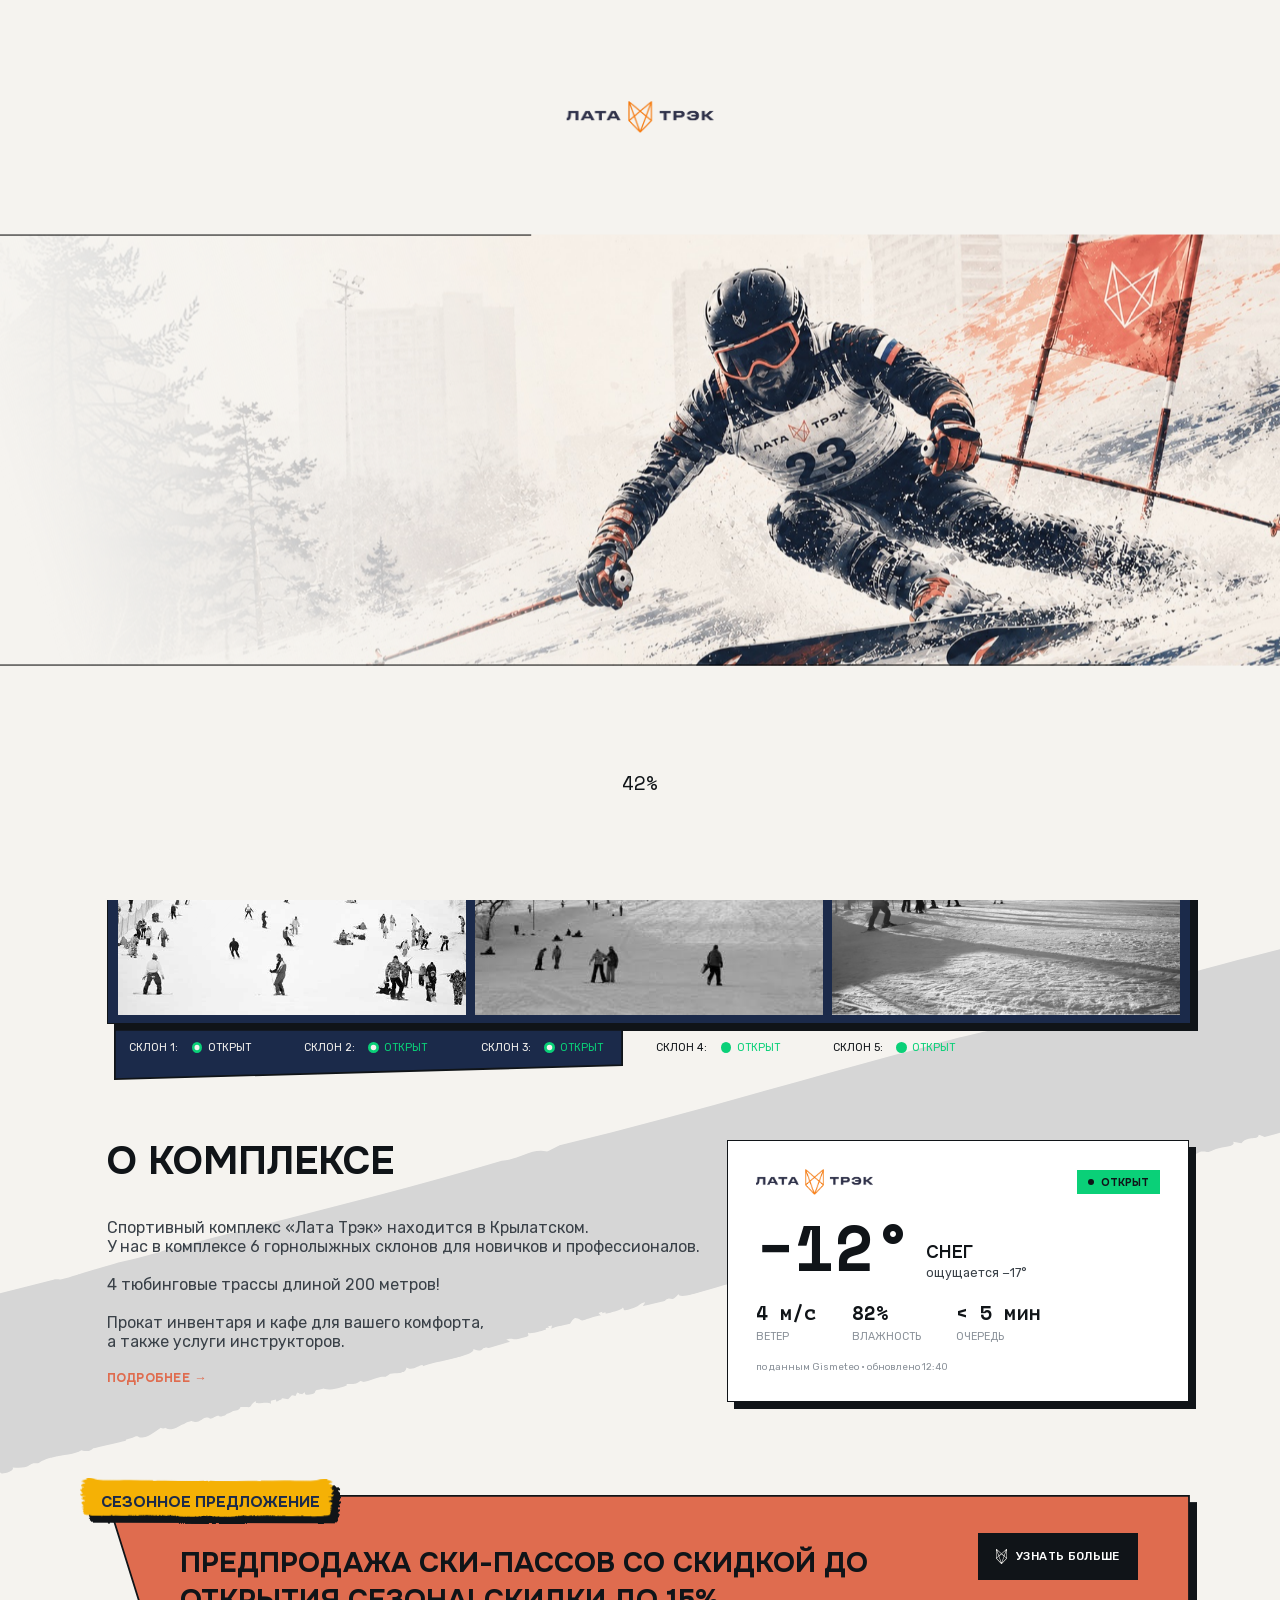
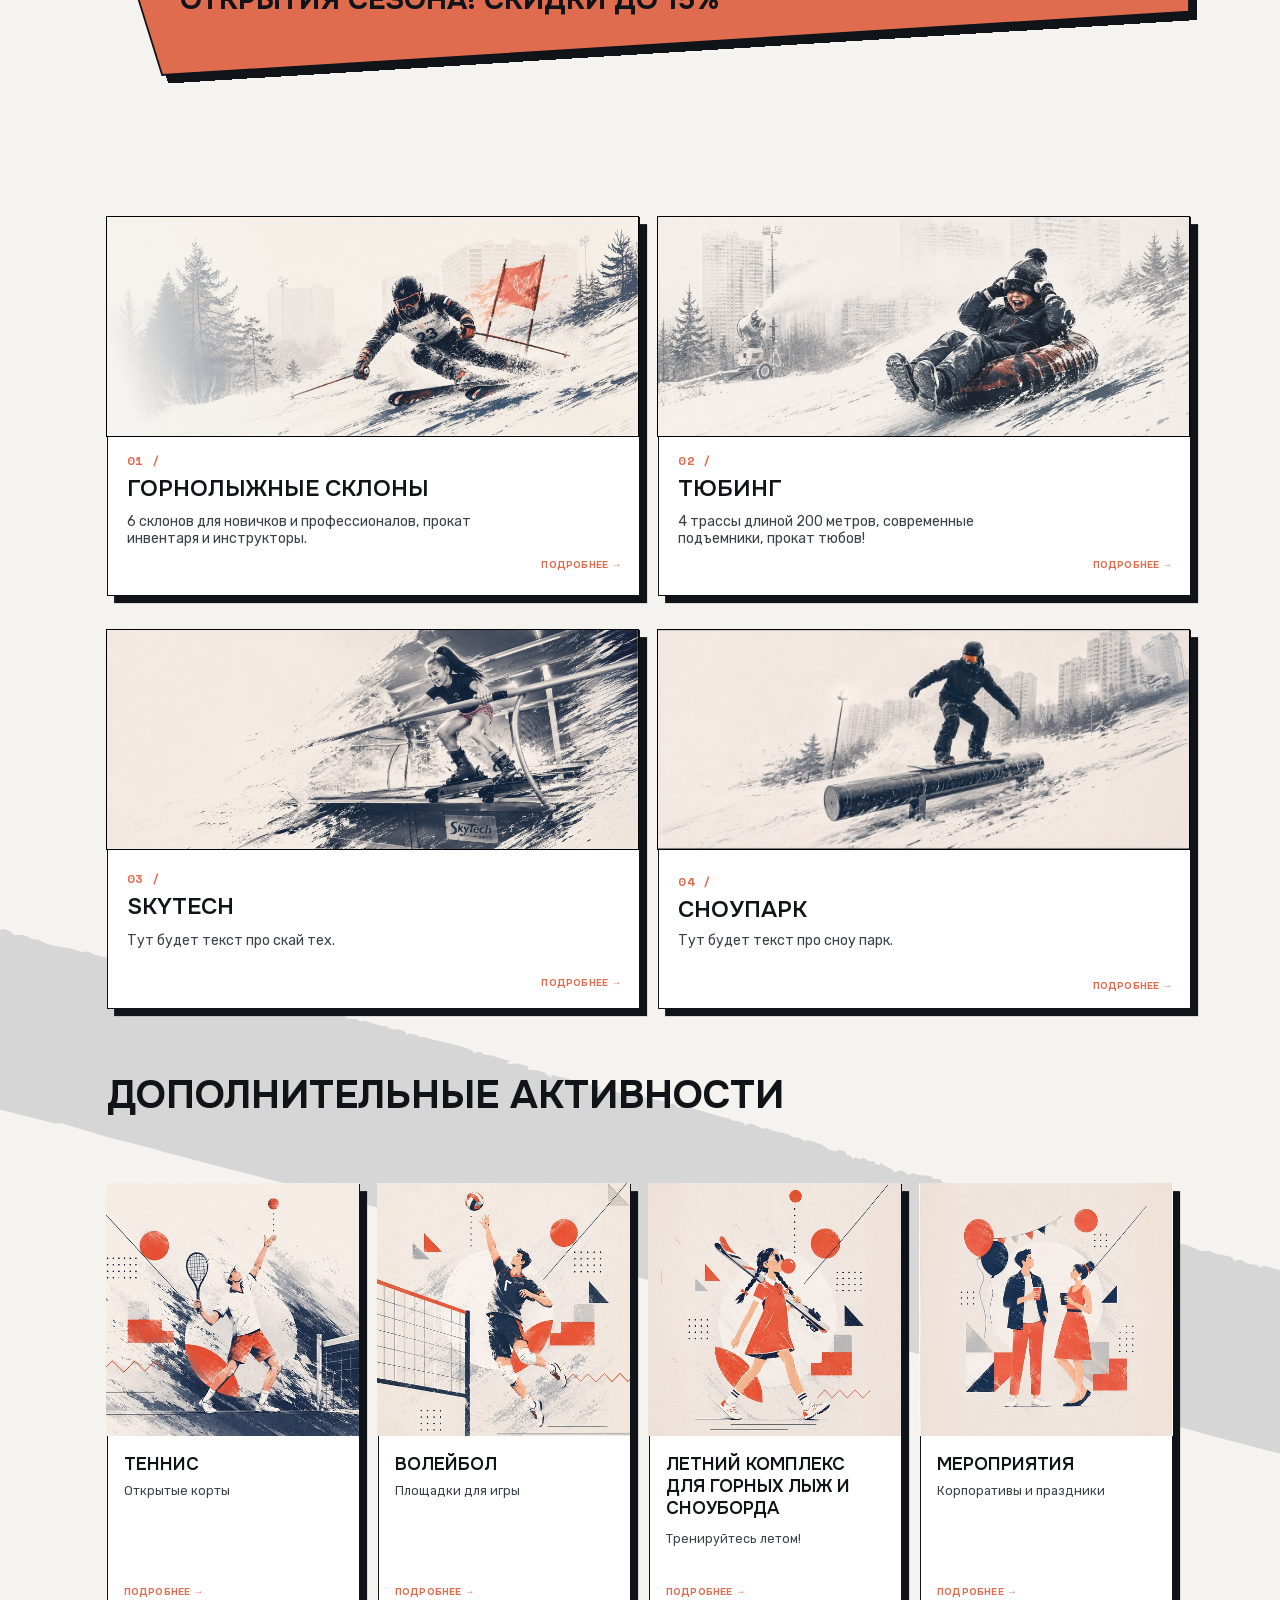
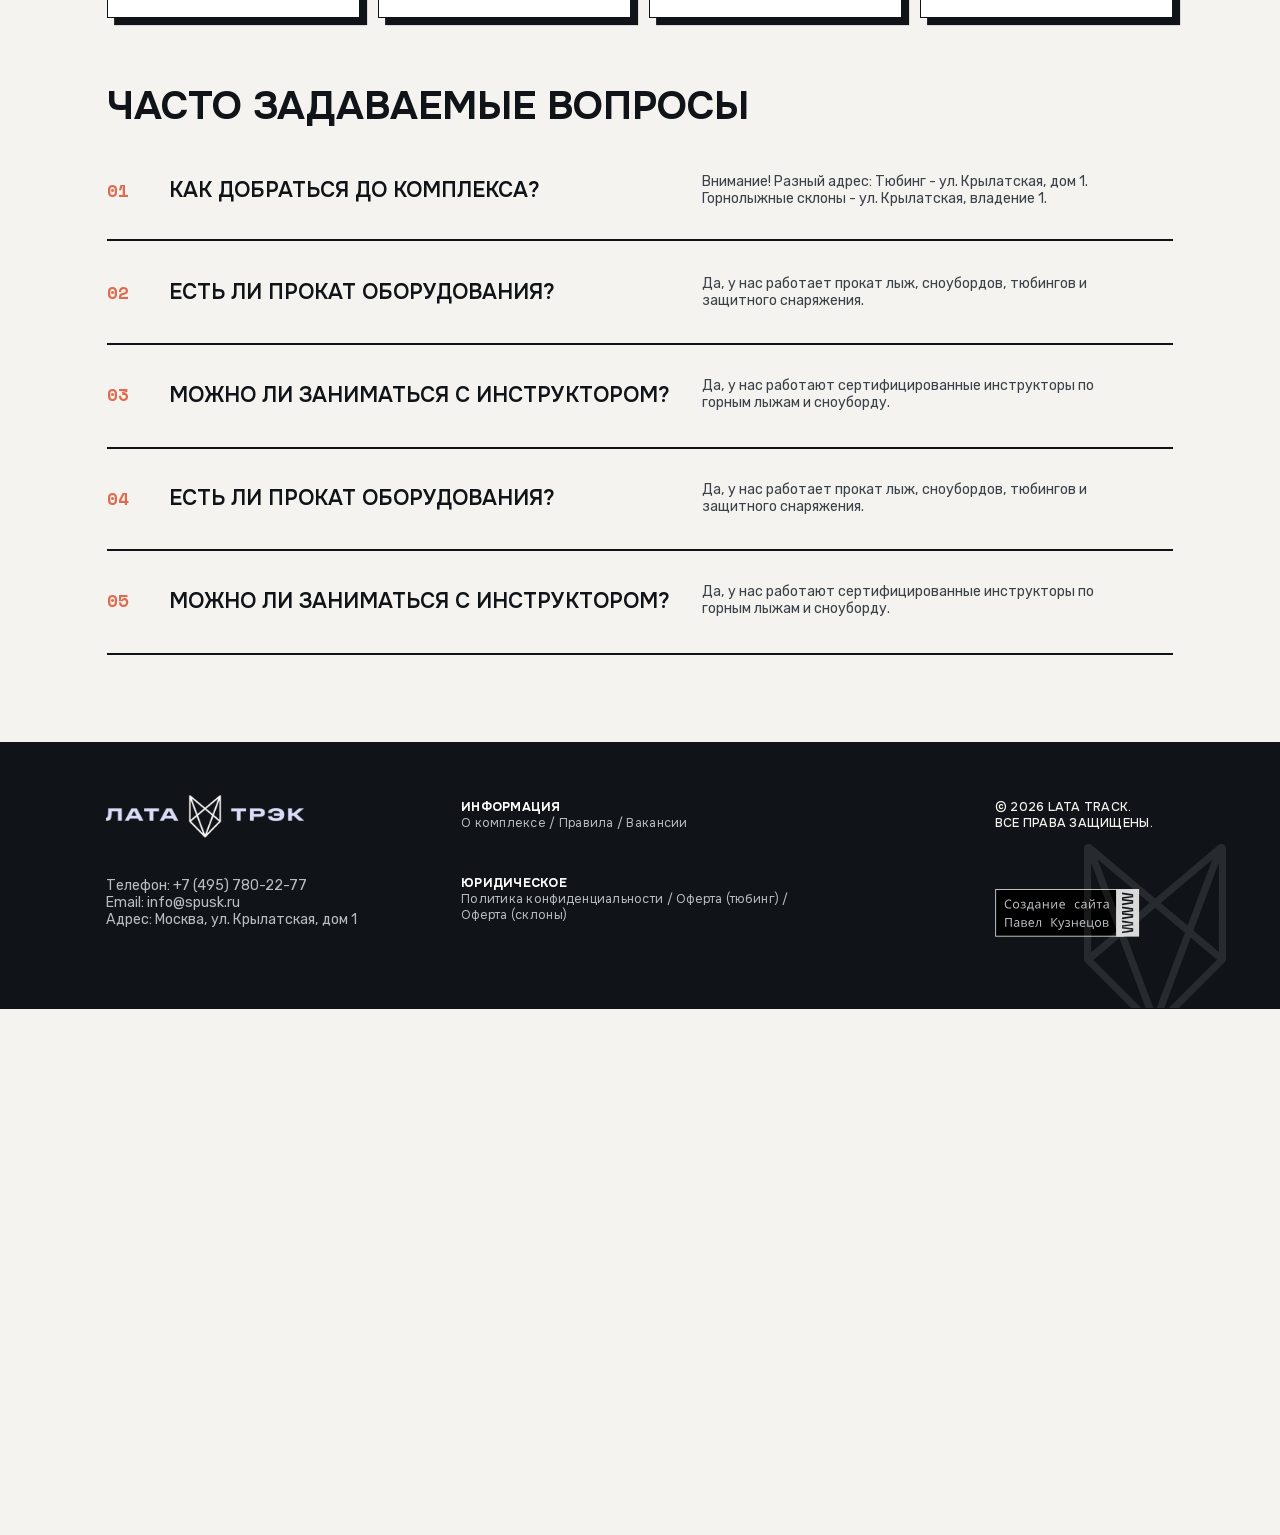
==== commit 747875cb: "Версионирование css/js (?v=timestamp) — браузер больше не подмешивает старый кэш Скрипт bump.sh прос" ====
--- a/index.html
+++ b/index.html
@@ -5,7 +5,7 @@
 <meta name="viewport" content="width=device-width, initial-scale=1">
 <title>ЛАТА ТРЭК — горнолыжный комплекс в Крылатском</title>
 <link rel="stylesheet" href="assets/fonts/fonts.css">
-<link rel="stylesheet" href="css/main.css">
+<link rel="stylesheet" href="css/main.css?v=202607310812">
 <script>
 (function () {
   var q = new URLSearchParams(location.search);
@@ -257,6 +257,6 @@
 <!-- ПЕРЕХОД -->
 <div id="wipe"><span class="edge"></span></div>
 
-<script src="js/app.js"></script>
+<script src="js/app.js?v=202607310812"></script>
 </body>
 </html>
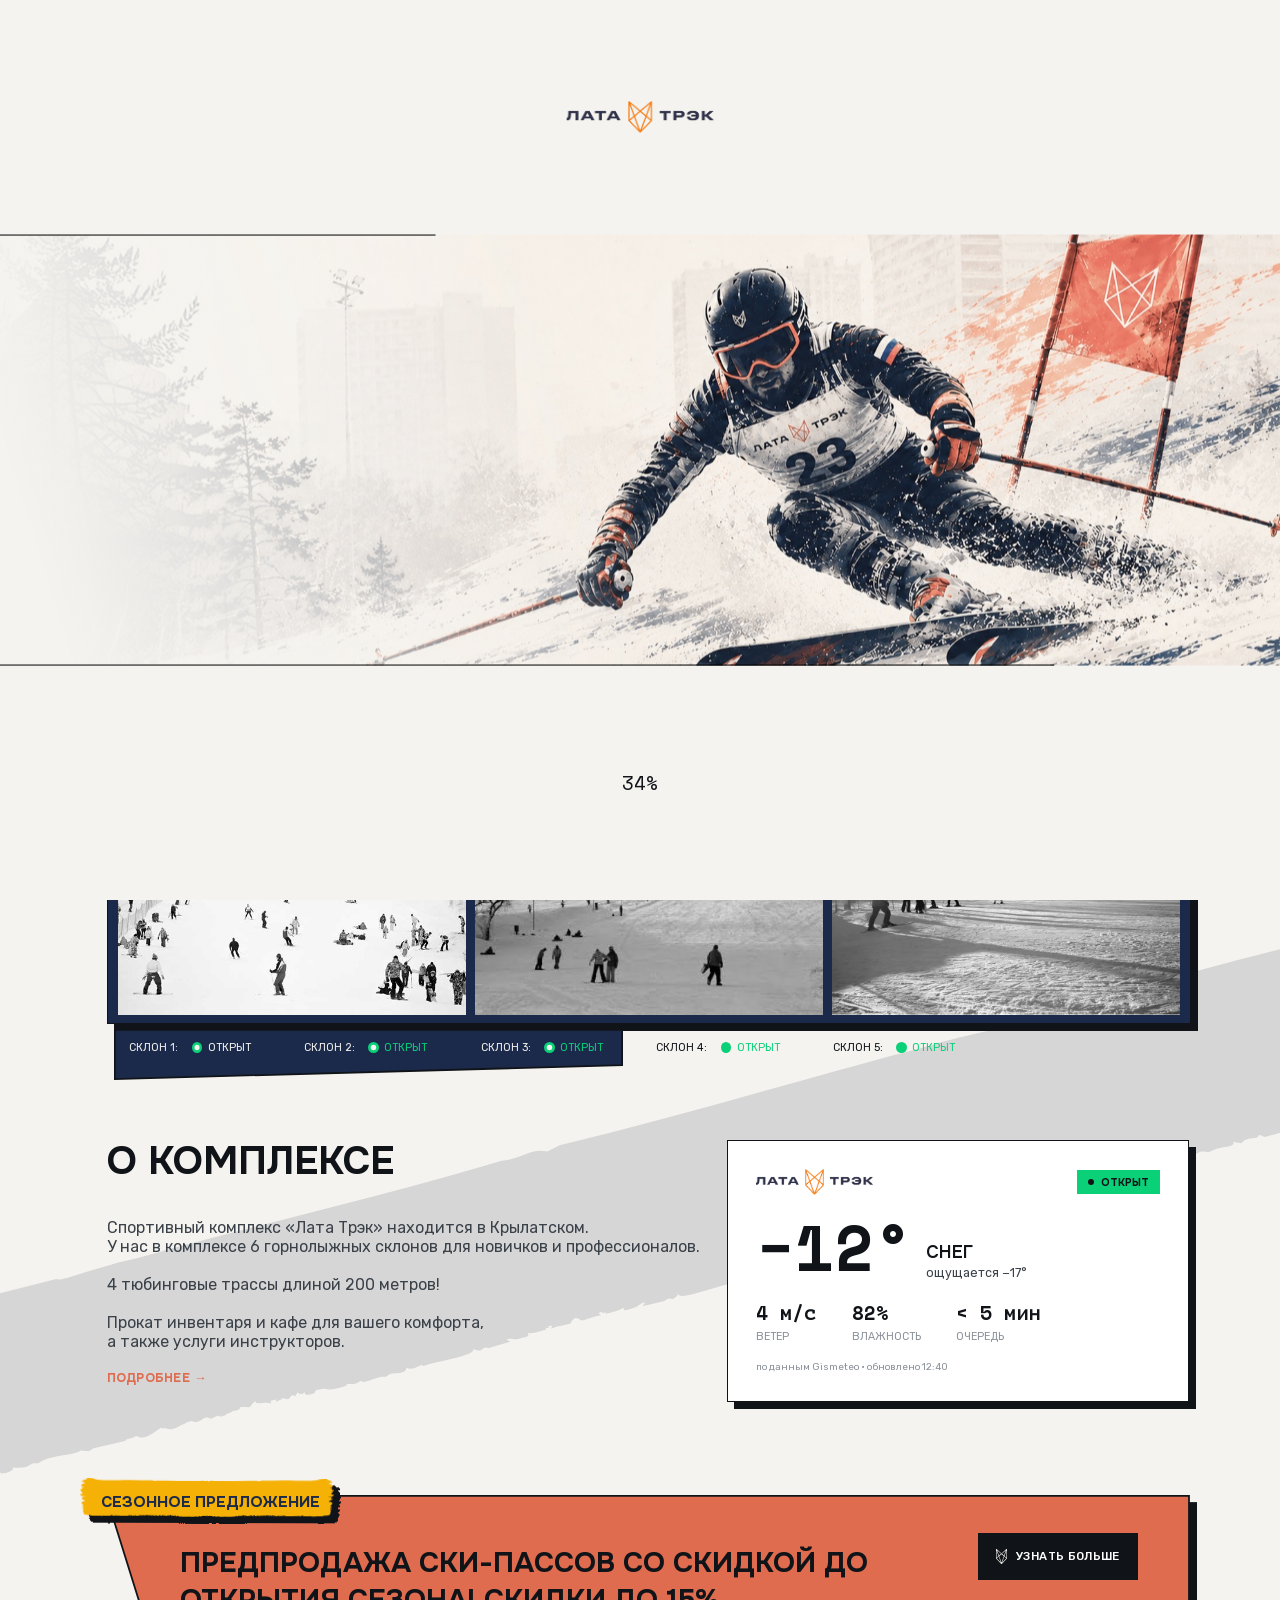
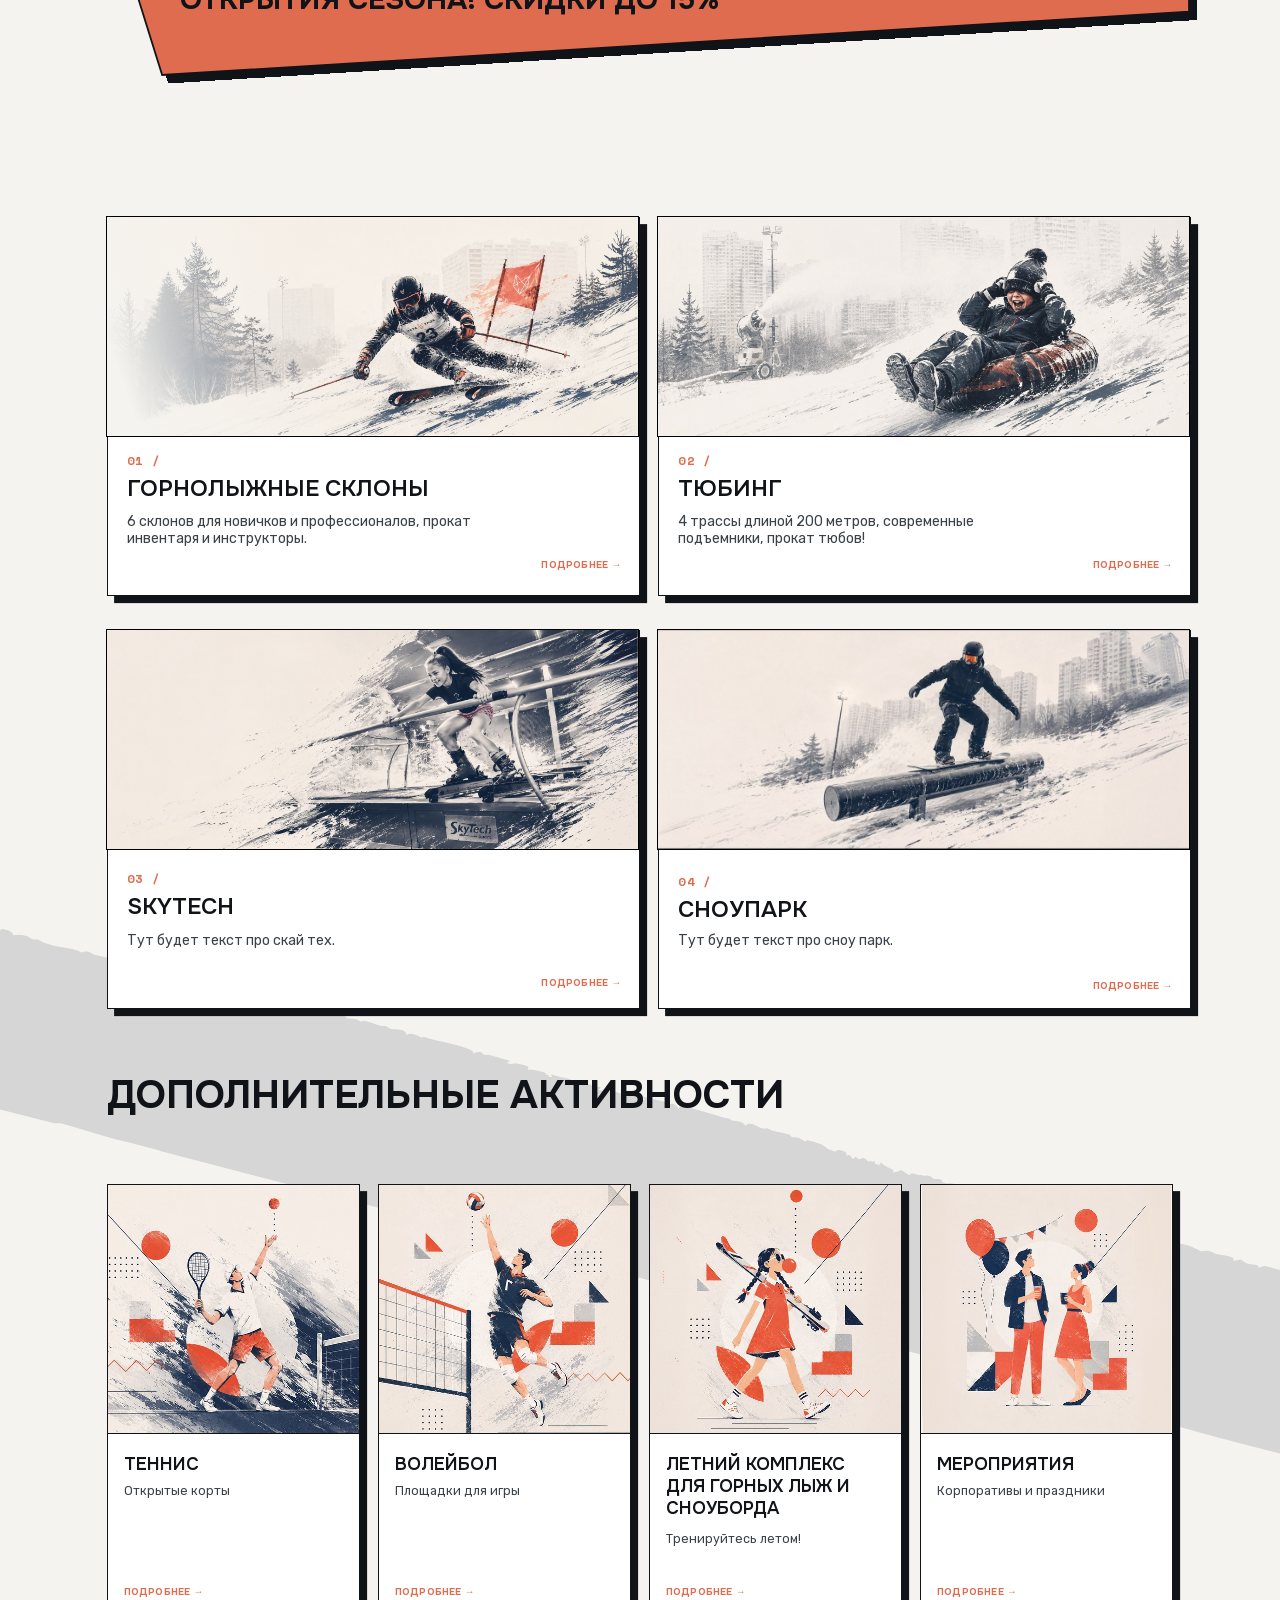
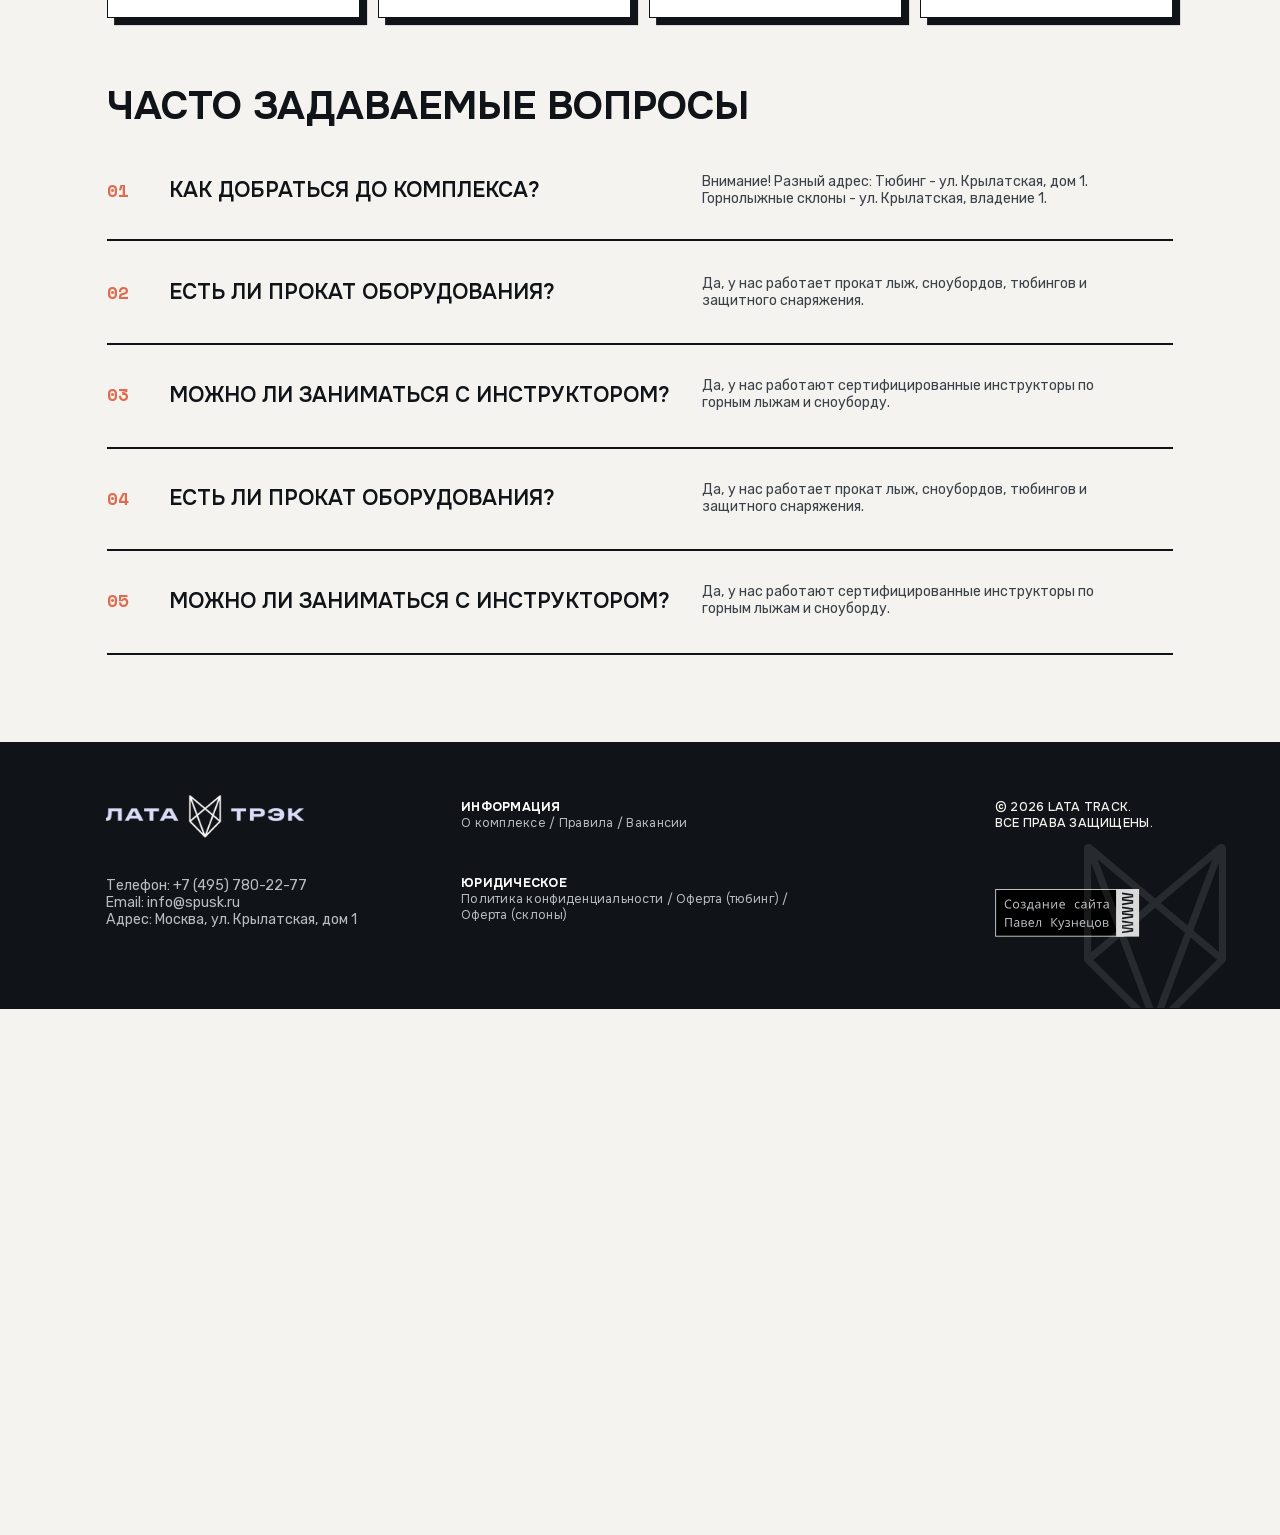
==== commit e4fc9c0a: "Карточки активностей: иллюстрация вписана внутрь контура, рамка замкнута по периметру Раньше картинк" ====
--- a/index.html
+++ b/index.html
@@ -5,7 +5,7 @@
 <meta name="viewport" content="width=device-width, initial-scale=1">
 <title>ЛАТА ТРЭК — горнолыжный комплекс в Крылатском</title>
 <link rel="stylesheet" href="assets/fonts/fonts.css">
-<link rel="stylesheet" href="css/main.css?v=202607310812">
+<link rel="stylesheet" href="css/main.css?v=202607311246">
 <script>
 (function () {
   var q = new URLSearchParams(location.search);
@@ -257,6 +257,6 @@
 <!-- ПЕРЕХОД -->
 <div id="wipe"><span class="edge"></span></div>
 
-<script src="js/app.js?v=202607310812"></script>
+<script src="js/app.js?v=202607311246"></script>
 </body>
 </html>
--- a/css/main.css
+++ b/css/main.css
@@ -278,7 +278,8 @@
 /* дополнительные активности */
 .act-h2 { position: absolute; left: 120px; top: 3003.51px; width: 900px; }
 .act-card { position: absolute; width: 285px; height: 489px; top: 3131.51px; z-index: 2; cursor: pointer; }
-.act-card .pic { position: absolute; left: -2px; top: -2px; width: 285px; height: 285px; overflow: hidden; }
+.act-card .pic { position: absolute; left: 0; top: 0; width: 100%; height: 281px;
+  overflow: hidden; border-bottom: 2px solid var(--ink); }
 .act-card .pic img { width: 100%; height: 100%; object-fit: cover;
   transition: transform 620ms var(--ease-out); }
 .act-card:hover .pic img { transform: scale(1.09); }
@@ -640,7 +641,8 @@
   .act-h2 { position: static; width: auto; margin: 64px 16px 20px; }
   .act-grid { display: grid; grid-template-columns: repeat(2, 1fr); gap: 18px; margin: 0 16px; }
   .act-card { position: relative; left: 0 !important; top: 0; width: auto; height: auto; padding-bottom: 14px; display: flex; flex-direction: column; }
-  .act-card .pic { position: relative; left: 0; top: 0; width: calc(100% + 4px); margin: -2px -2px 0; height: auto; aspect-ratio: 1; }
+  .act-card .pic { position: relative; left: 0; top: 0; width: 100%; margin: 0; height: auto; aspect-ratio: 1;
+    border-bottom: 2px solid var(--ink); }
 
   .act-card .ttl { position: static; width: auto; margin: 12px 14px 4px; font-size: 15px; }
   .act-card .dsc { position: static; width: auto; margin: 0 14px 10px; font-size: 12.5px; }
